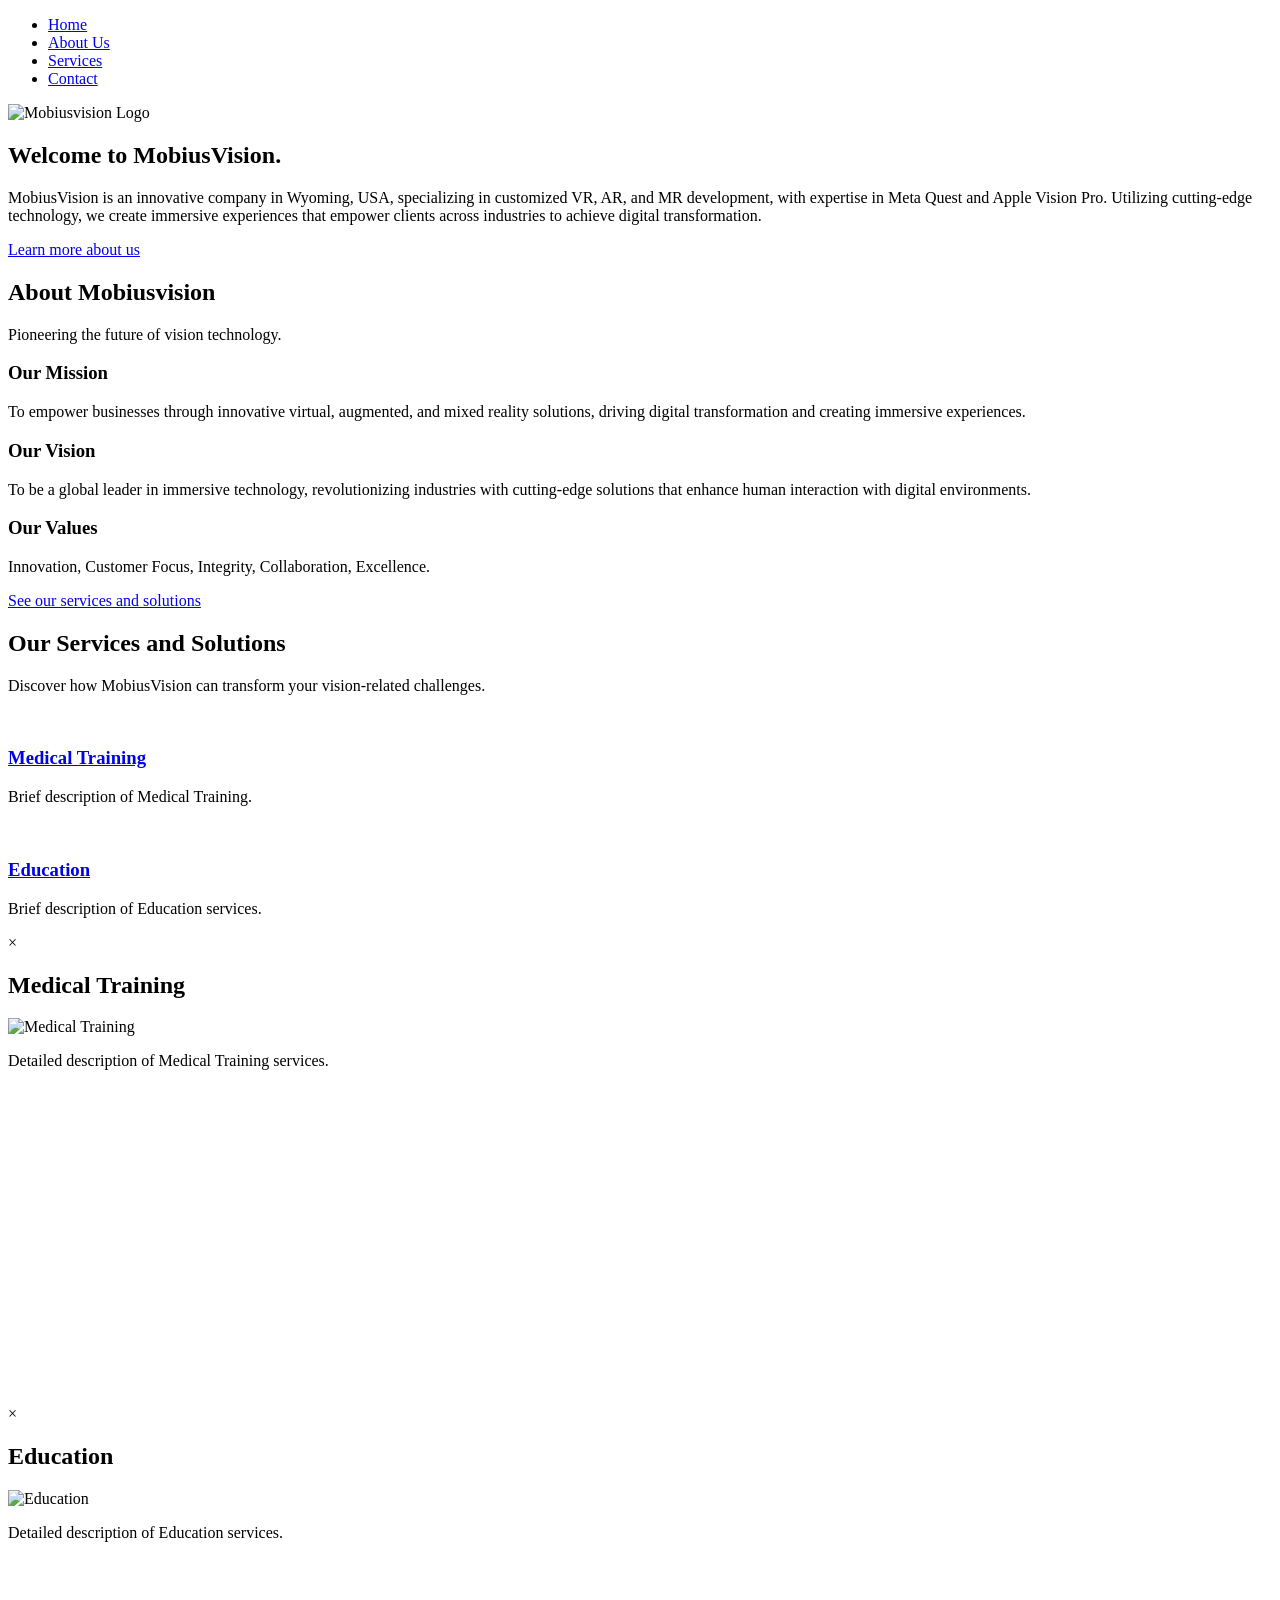
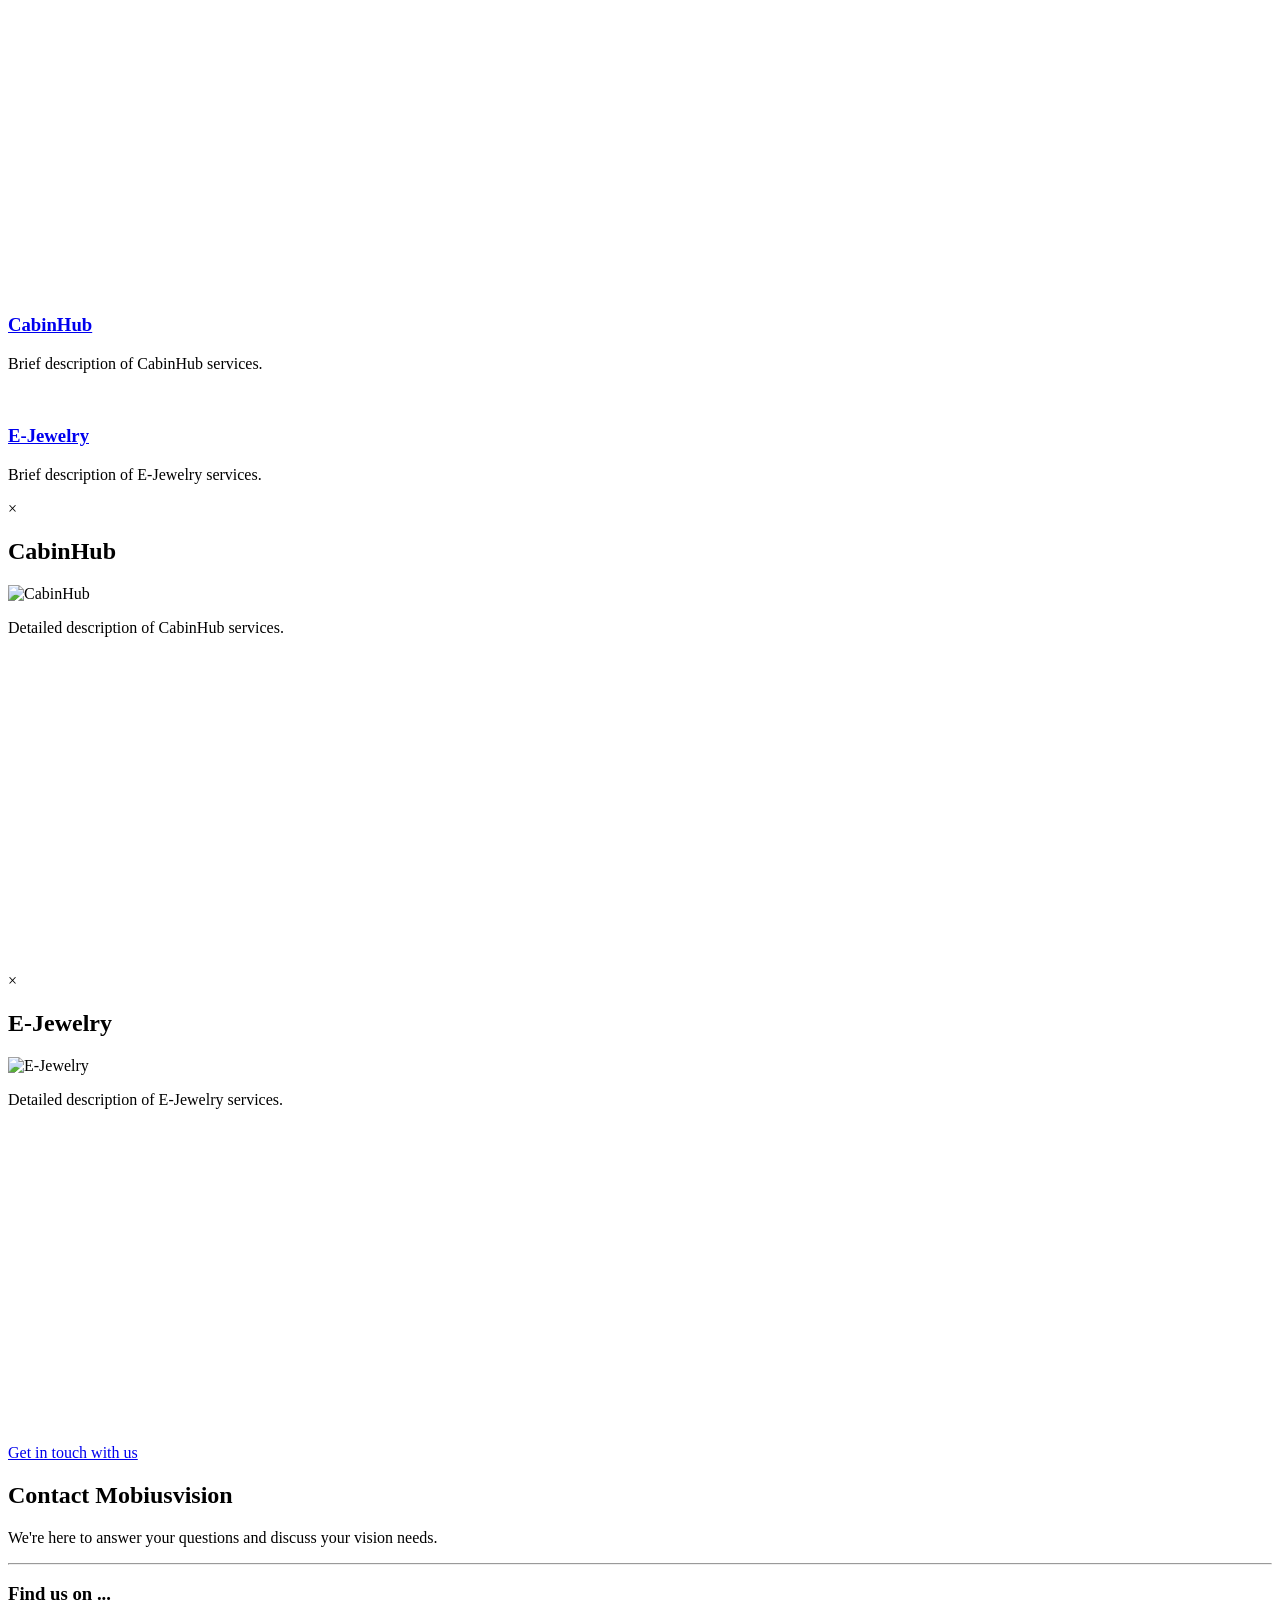
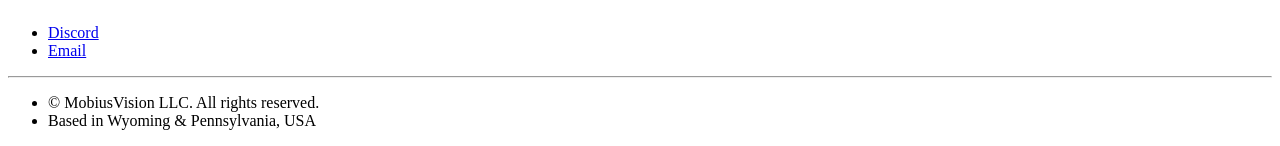
==== index.html @ 946ff9dc "more labels" ====
<!DOCTYPE HTML>
<html>
	<head>
		<title>Mobiusvision - Innovative Vision Solutions</title>
		<meta charset="utf-8" />
		<meta name="viewport" content="width=device-width, initial-scale=1, user-scalable=no" />
		<link rel="stylesheet" href="assets/css/main.css" />
	</head>
	<body class="is-preload">

		<!-- Nav -->
			<nav id="nav">
				<ul class="container">
					<li><a href="#top">Home</a></li>
					<li><a href="#about">About Us</a></li>
					<li><a href="#services">Services</a></li>
					<li><a href="#contact">Contact</a></li>
				</ul>
			</nav>

		<!-- Home -->
			<article id="top" class="wrapper style1">
				<div class="container">
					<div class="row">
						<div class="col-4 col-5-large col-12-medium">
							<span class="image fit"><img src="images/mobiusvision-logo.jpg" alt="Mobiusvision Logo" /></span>
						</div>
						<div class="col-8 col-7-large col-12-medium">
							<header>
								<h1>Welcome to <strong>MobiusVision</strong>.</h1>
							</header>
							<p>MobiusVision is an innovative company in Wyoming, USA, specializing in customized VR, AR, and MR development, with expertise in Meta Quest and Apple Vision Pro. Utilizing cutting-edge technology, we create immersive experiences that empower clients across industries to achieve digital transformation.

							</p>
							<a href="#about" class="button large scrolly">Learn more about us</a>
						</div>
					</div>
				</div>
			</article>

		<!-- About Us (previously Work) -->
			<article id="about" class="wrapper style2">
				<div class="container">
					<header>
						<h2>About Mobiusvision</h2>
						<p>Pioneering the future of vision technology.</p>
					</header>
					<div class="row aln-center">
						<div class="col-4 col-6-medium col-12-small">
							<section class="box style1">
								<span class="icon featured fa-comments"></span>
								<h3>Our Mission</h3>
								<p>To empower businesses through innovative virtual, augmented, and mixed reality solutions, driving digital transformation and creating immersive experiences.

								</p>
							</section>
						</div>
						<div class="col-4 col-6-medium col-12-small">
							<section class="box style1">
								<span class="icon solid featured fa-camera-retro"></span>
								<h3>Our Vision</h3>
								<p>To be a global leader in immersive technology, revolutionizing industries with cutting-edge solutions that enhance human interaction with digital environments.

								</p>
							</section>
						</div>
						<div class="col-4 col-6-medium col-12-small">
							<section class="box style1">
								<span class="icon featured fa-thumbs-up"></span>
								<h3>Our Values</h3>
								<p>Innovation,
									Customer Focus,
									Integrity,
									Collaboration,
									Excellence.</p>
							</section>
						</div>
					</div>
					<footer>
						<a href="#services" class="button large scrolly">See our services and solutions</a>
					</footer>
				</div>
			</article>

		<!-- Services (previously Portfolio) -->
			<article id="services" class="wrapper style3">
				<div class="container">
					<header>
						<h2>Our Services and Solutions</h2>
						<p>Discover how MobiusVision can transform your vision-related challenges.</p>
					</header>
					<div class="row">
						<!-- Service 1 -->
						<div class="col-4 col-6-medium col-12-small">
							<article class="box style2">
								<a href="#service1-modal" class="image featured modal-trigger"><img src="images/service1.jpg" alt="" /></a>
								<h3><a href="#service1-modal" class="modal-trigger">Medical Training</a></h3>
								<p>Brief description of Medical Training.</p>
							</article>
						</div>

						<!-- Service 2 -->
						<div class="col-4 col-6-medium col-12-small">
							<article class="box style2">
								<a href="#service2-modal" class="image featured modal-trigger"><img src="images/service2.jpg" alt="" /></a>
								<h3><a href="#service2-modal" class="modal-trigger">Education</a></h3>
								<p>Brief description of Education services.</p>
							</article>
						</div>

						<!-- Modals -->
						<div id="service1-modal" class="modal">
							<div class="modal-content">
								<span class="close">&times;</span>
								<h2>Medical Training</h2>
								<img src="images/service1.jpg" alt="Medical Training" />
								<p>Detailed description of Medical Training services.</p>
								<iframe width="560" height="315" src="https://www.youtube.com/embed/your-video-id" frameborder="0" allowfullscreen></iframe>
							</div>
						</div>

						<div id="service2-modal" class="modal">
							<div class="modal-content">
								<span class="close">&times;</span>
								<h2>Education</h2>
								<img src="images/service2.jpg" alt="Education" />
								<p>Detailed description of Education services.</p>
								<iframe width="560" height="315" src="https://www.youtube.com/embed/your-video-id" frameborder="0" allowfullscreen></iframe>
							</div>
						</div>
						<!-- Service 3 -->
						<div class="col-4 col-6-medium col-12-small">
							<article class="box style2">
								<a href="#service3-modal" class="image featured modal-trigger"><img src="images/service3.jpg" alt="" /></a>
								<h3><a href="#service3-modal" class="modal-trigger">CabinHub</a></h3>
								<p>Brief description of CabinHub services.</p>
							</article>
						</div>

						<!-- Service 4 -->
						<div class="col-4 col-6-medium col-12-small">
							<article class="box style2">
								<a href="#service4-modal" class="image featured modal-trigger"><img src="images/service4.jpg" alt="" /></a>
								<h3><a href="#service4-modal" class="modal-trigger">E-Jewelry</a></h3>
								<p>Brief description of E-Jewelry services.</p>
							</article>
						</div>

						<!-- Modals -->
						<div id="service3-modal" class="modal">
							<div class="modal-content">
								<span class="close">&times;</span>
								<h2>CabinHub</h2>
								<img src="images/service3.jpg" alt="CabinHub" />
								<p>Detailed description of CabinHub services.</p>
								<iframe width="560" height="315" src="https://www.youtube.com/embed/your-video-id" frameborder="0" allowfullscreen></iframe>
							</div>
						</div>

						<div id="service4-modal" class="modal">
							<div class="modal-content">
								<span class="close">&times;</span>
								<h2>E-Jewelry</h2>
								<img src="images/service4.jpg" alt="E-Jewelry" />
								<p>Detailed description of E-Jewelry services.</p>
								<iframe width="560" height="315" src="https://www.youtube.com/embed/your-video-id" frameborder="0" allowfullscreen></iframe>
							</div>
						</div>

						<!-- Add more services as needed -->
					</div>
					<footer>
						<a href="#contact" class="button large scrolly">Get in touch with us</a>
					</footer>
				</div>
			</article>

		<!-- Contact -->
			<article id="contact" class="wrapper style4">
				<div class="container medium">
					<header>
						<h2>Contact Mobiusvision</h2>
						<p>We're here to answer your questions and discuss your vision needs.</p>
					</header>
					<div class="row">
						<div class="col-12">
							<hr />
							<h3>Find us on ...</h3>
							<ul class="social">
								<li><a href="https://discord.com/channels/950947919425601536/950947919425601539" class="icon brands fa-discord" onmouseover="this.style.color='#ff0000'" onmouseout="this.style.color=''"><span class="label">Discord</span></a></li>
								<li><a href="mailto:contact@mobiusvision.com" class="icon solid fa-envelope" onmouseover="this.style.color='#ff0000'" onmouseout="this.style.color=''"><span class="label">Email</span></a></li>
							</ul>
							<hr />
						</div>
					</div>
					<footer>
						<ul id="copyright">
							<li>&copy; MobiusVision LLC. All rights reserved.</li><li>Based in Wyoming & Pennsylvania, USA</li>
						</ul>
					</footer>
				</div>
			</article>

		<!-- Scripts -->
			<script src="assets/js/jquery.min.js"></script>
			<script src="assets/js/jquery.scrolly.min.js"></script>
			<script src="assets/js/browser.min.js"></script>
			<script src="assets/js/breakpoints.min.js"></script>
			<script src="assets/js/util.js"></script>
			<script src="assets/js/main.js"></script>

	</body>
</html>
---- assets/css/main.css ----
@import url("https://fonts.googleapis.com/css?family=Open+Sans:300,300italic,600,600italic,700");
@import url("fontawesome-all.min.css");

/*
	Miniport by HTML5 UP
	html5up.net | @ajlkn
	Free for personal and commercial use under the CCA 3.0 license (html5up.net/license)
*/

html, body, div, span, applet, object,
iframe, h1, h2, h3, h4, h5, h6, p, blockquote,
pre, a, abbr, acronym, address, big, cite,
code, del, dfn, em, img, ins, kbd, q, s, samp,
small, strike, strong, sub, sup, tt, var, b,
u, i, center, dl, dt, dd, ol, ul, li, fieldset,
form, label, legend, table, caption, tbody,
tfoot, thead, tr, th, td, article, aside,
canvas, details, embed, figure, figcaption,
footer, header, hgroup, menu, nav, output, ruby,
section, summary, time, mark, audio, video {
	margin: 0;
	padding: 0;
	border: 0;
	font-size: 100%;
	font: inherit;
	vertical-align: baseline;}

article, aside, details, figcaption, figure,
footer, header, hgroup, menu, nav, section {
	display: block;}

body {
	line-height: 1;
}

ol, ul {
	list-style: none;
}

blockquote, q {
	quotes: none;
}

	blockquote:before, blockquote:after, q:before, q:after {
		content: '';
		content: none;
	}

table {
	border-collapse: collapse;
	border-spacing: 0;
}

body {
	-webkit-text-size-adjust: none;
}

mark {
	background-color: transparent;
	color: inherit;
}

input::-moz-focus-inner {
	border: 0;
	padding: 0;
}

input, select, textarea {
	-moz-appearance: none;
	-webkit-appearance: none;
	-ms-appearance: none;
	appearance: none;
}

/* Basic */

	html {
		box-sizing: border-box;
	}

	*, *:before, *:after {
		box-sizing: inherit;
	}

	body {
		padding-top: 3.5em;
	}

		body.is-preload *, body.is-preload *:before, body.is-preload *:after {
			-moz-animation: none !important;
			-webkit-animation: none !important;
			-ms-animation: none !important;
			animation: none !important;
			-moz-transition: none !important;
			-webkit-transition: none !important;
			-ms-transition: none !important;
			transition: none !important;
		}

	body, input, textarea, select {
		font-family: 'Open Sans', sans-serif;
		line-height: 1.85em;
		color: #888;
		font-weight: 300;
		font-size: 13pt;
	}

	a {
		-moz-transition: color .2s ease-in-out;
		-webkit-transition: color .2s ease-in-out;
		-ms-transition: color .2s ease-in-out;
		transition: color .2s ease-in-out;
		color: #43B3E0;
		text-decoration: underline;
	}

		a:hover {
			color: #43bff0 !important;
		}

		a img {
			border: 0;
		}

	b, strong {
		font-weight: 600;
		color: #3e3e3e;
	}

	i, em {
		font-style: italic;
	}

	sub {
		position: relative;
		top: 0.5em;
		font-size: 0.8em;
	}

	sup {
		position: relative;
		top: -0.5em;
		font-size: 0.8em;
	}

	blockquote {
		border-left: solid 0.75em #eee;
		padding: 1em 0 1em 1.5em;
		font-style: italic;
	}

	h1, h2, h3, h4, h5, h6 {
		color: #3e3e3e;
		margin: 0 0 0.75em 0;
	}

	h1 a, h2 a, h3 a, h4 a, h5 a, h6 a {
		text-decoration: none;
		color: inherit;
	}

	h2, h3, h4, h5, h6 {
		font-weight: 700;
	}

	h1 {
		font-size: 3.25em;
		letter-spacing: -0.025em;
		font-weight: 300;
	}

		h1 strong {
			font-weight: 700;
		}

	h2 {
		font-size: 2em;
		letter-spacing: -0.015em;
	}

	h3 {
		font-size: 1.5em;
		letter-spacing: -0.015em;
	}

	em, i {
		font-style: italic;
	}

	br.clear {
		clear: both;
	}

	hr {
		border: 0;
		border-top: solid 1px #444;
		border-top-color: rgba(0, 0, 0, 0.35);
		box-shadow: 0px 1px 0px 0px rgba(255, 255, 255, 0.1);
		height: 1px;
		margin: 3em 0;
	}

	p, ul, ol, dl, table {
		margin-bottom: 2em;
	}

	header {
		margin: 0 0 3em 0;
	}

		header > p {
			font-size: 1.25em;
			margin: 0;
		}

	footer {
		margin: 3em 0 0 0;
	}

		footer > p {
			font-size: 1.25em;
		}

/* Container */

	.container {
		margin: 0 auto;
		max-width: calc(100% - 50px);
		width: 1200px;
	}

		.container.medium {
			width: 900px;
		}

		@media screen and (max-width: 1680px) {

			.container {
				width: 1200px;
			}

				.container.medium {
					width: 900px;
				}

		}

		@media screen and (max-width: 1280px) {

			.container {
				width: 960px;
			}

				.container.medium {
					width: 720px;
				}

		}

		@media screen and (max-width: 980px) {

			.container {
				width: 100%;
			}

				.container.medium {
					width: 75%;
				}

		}

		@media screen and (max-width: 736px) {

			.container {
				width: 100%;
				max-width: calc(100% - 30px);
			}

				.container.medium {
					width: 100%;
				}

		}

/* Row */

	.row {
		display: flex;
		flex-wrap: wrap;
		box-sizing: border-box;
		align-items: stretch;
	}

		.row > * {
			box-sizing: border-box;
		}

		.row.gtr-uniform > * > :last-child {
			margin-bottom: 0;
		}

		.row.aln-left {
			justify-content: flex-start;
		}

		.row.aln-center {
			justify-content: center;
		}

		.row.aln-right {
			justify-content: flex-end;
		}

		.row.aln-top {
			align-items: flex-start;
		}

		.row.aln-middle {
			align-items: center;
		}

		.row.aln-bottom {
			align-items: flex-end;
		}

		.row > .imp {
			order: -1;
		}

		.row > .col-1 {
			width: 8.33333%;
		}

		.row > .off-1 {
			margin-left: 8.33333%;
		}

		.row > .col-2 {
			width: 16.66667%;
		}

		.row > .off-2 {
			margin-left: 16.66667%;
		}

		.row > .col-3 {
			width: 25%;
		}

		.row > .off-3 {
			margin-left: 25%;
		}

		.row > .col-4 {
			width: 33.33333%;
		}

		.row > .off-4 {
			margin-left: 33.33333%;
		}

		.row > .col-5 {
			width: 41.66667%;
		}

		.row > .off-5 {
			margin-left: 41.66667%;
		}

		.row > .col-6 {
			width: 50%;
		}

		.row > .off-6 {
			margin-left: 50%;
		}

		.row > .col-7 {
			width: 58.33333%;
		}

		.row > .off-7 {
			margin-left: 58.33333%;
		}

		.row > .col-8 {
			width: 66.66667%;
		}

		.row > .off-8 {
			margin-left: 66.66667%;
		}

		.row > .col-9 {
			width: 75%;
		}

		.row > .off-9 {
			margin-left: 75%;
		}

		.row > .col-10 {
			width: 83.33333%;
		}

		.row > .off-10 {
			margin-left: 83.33333%;
		}

		.row > .col-11 {
			width: 91.66667%;
		}

		.row > .off-11 {
			margin-left: 91.66667%;
		}

		.row > .col-12 {
			width: 100%;
		}

		.row > .off-12 {
			margin-left: 100%;
		}

		.row.gtr-0 {
			margin-top: 0px;
			margin-left: 0px;
		}

			.row.gtr-0 > * {
				padding: 0px 0 0 0px;
			}

			.row.gtr-0.gtr-uniform {
				margin-top: 0px;
			}

				.row.gtr-0.gtr-uniform > * {
					padding-top: 0px;
				}

		.row.gtr-25 {
			margin-top: -6.25px;
			margin-left: -6.25px;
		}

			.row.gtr-25 > * {
				padding: 6.25px 0 0 6.25px;
			}

			.row.gtr-25.gtr-uniform {
				margin-top: -6.25px;
			}

				.row.gtr-25.gtr-uniform > * {
					padding-top: 6.25px;
				}

		.row.gtr-50 {
			margin-top: -12.5px;
			margin-left: -12.5px;
		}

			.row.gtr-50 > * {
				padding: 12.5px 0 0 12.5px;
			}

			.row.gtr-50.gtr-uniform {
				margin-top: -12.5px;
			}

				.row.gtr-50.gtr-uniform > * {
					padding-top: 12.5px;
				}

		.row {
			margin-top: -25px;
			margin-left: -25px;
		}

			.row > * {
				padding: 25px 0 0 25px;
			}

			.row.gtr-uniform {
				margin-top: -25px;
			}

				.row.gtr-uniform > * {
					padding-top: 25px;
				}

		.row.gtr-150 {
			margin-top: -37.5px;
			margin-left: -37.5px;
		}

			.row.gtr-150 > * {
				padding: 37.5px 0 0 37.5px;
			}

			.row.gtr-150.gtr-uniform {
				margin-top: -37.5px;
			}

				.row.gtr-150.gtr-uniform > * {
					padding-top: 37.5px;
				}

		.row.gtr-200 {
			margin-top: -50px;
			margin-left: -50px;
		}

			.row.gtr-200 > * {
				padding: 50px 0 0 50px;
			}

			.row.gtr-200.gtr-uniform {
				margin-top: -50px;
			}

				.row.gtr-200.gtr-uniform > * {
					padding-top: 50px;
				}

		@media screen and (max-width: 1680px) {

			.row {
				display: flex;
				flex-wrap: wrap;
				box-sizing: border-box;
				align-items: stretch;
			}

				.row > * {
					box-sizing: border-box;
				}

				.row.gtr-uniform > * > :last-child {
					margin-bottom: 0;
				}

				.row.aln-left {
					justify-content: flex-start;
				}

				.row.aln-center {
					justify-content: center;
				}

				.row.aln-right {
					justify-content: flex-end;
				}

				.row.aln-top {
					align-items: flex-start;
				}

				.row.aln-middle {
					align-items: center;
				}

				.row.aln-bottom {
					align-items: flex-end;
				}

				.row > .imp-xlarge {
					order: -1;
				}

				.row > .col-1-xlarge {
					width: 8.33333%;
				}

				.row > .off-1-xlarge {
					margin-left: 8.33333%;
				}

				.row > .col-2-xlarge {
					width: 16.66667%;
				}

				.row > .off-2-xlarge {
					margin-left: 16.66667%;
				}

				.row > .col-3-xlarge {
					width: 25%;
				}

				.row > .off-3-xlarge {
					margin-left: 25%;
				}

				.row > .col-4-xlarge {
					width: 33.33333%;
				}

				.row > .off-4-xlarge {
					margin-left: 33.33333%;
				}

				.row > .col-5-xlarge {
					width: 41.66667%;
				}

				.row > .off-5-xlarge {
					margin-left: 41.66667%;
				}

				.row > .col-6-xlarge {
					width: 50%;
				}

				.row > .off-6-xlarge {
					margin-left: 50%;
				}

				.row > .col-7-xlarge {
					width: 58.33333%;
				}

				.row > .off-7-xlarge {
					margin-left: 58.33333%;
				}

				.row > .col-8-xlarge {
					width: 66.66667%;
				}

				.row > .off-8-xlarge {
					margin-left: 66.66667%;
				}

				.row > .col-9-xlarge {
					width: 75%;
				}

				.row > .off-9-xlarge {
					margin-left: 75%;
				}

				.row > .col-10-xlarge {
					width: 83.33333%;
				}

				.row > .off-10-xlarge {
					margin-left: 83.33333%;
				}

				.row > .col-11-xlarge {
					width: 91.66667%;
				}

				.row > .off-11-xlarge {
					margin-left: 91.66667%;
				}

				.row > .col-12-xlarge {
					width: 100%;
				}

				.row > .off-12-xlarge {
					margin-left: 100%;
				}

				.row.gtr-0 {
					margin-top: 0px;
					margin-left: 0px;
				}

					.row.gtr-0 > * {
						padding: 0px 0 0 0px;
					}

					.row.gtr-0.gtr-uniform {
						margin-top: 0px;
					}

						.row.gtr-0.gtr-uniform > * {
							padding-top: 0px;
						}

				.row.gtr-25 {
					margin-top: -6.25px;
					margin-left: -6.25px;
				}

					.row.gtr-25 > * {
						padding: 6.25px 0 0 6.25px;
					}

					.row.gtr-25.gtr-uniform {
						margin-top: -6.25px;
					}

						.row.gtr-25.gtr-uniform > * {
							padding-top: 6.25px;
						}

				.row.gtr-50 {
					margin-top: -12.5px;
					margin-left: -12.5px;
				}

					.row.gtr-50 > * {
						padding: 12.5px 0 0 12.5px;
					}

					.row.gtr-50.gtr-uniform {
						margin-top: -12.5px;
					}

						.row.gtr-50.gtr-uniform > * {
							padding-top: 12.5px;
						}

				.row {
					margin-top: -25px;
					margin-left: -25px;
				}

					.row > * {
						padding: 25px 0 0 25px;
					}

					.row.gtr-uniform {
						margin-top: -25px;
					}

						.row.gtr-uniform > * {
							padding-top: 25px;
						}

				.row.gtr-150 {
					margin-top: -37.5px;
					margin-left: -37.5px;
				}

					.row.gtr-150 > * {
						padding: 37.5px 0 0 37.5px;
					}

					.row.gtr-150.gtr-uniform {
						margin-top: -37.5px;
					}

						.row.gtr-150.gtr-uniform > * {
							padding-top: 37.5px;
						}

				.row.gtr-200 {
					margin-top: -50px;
					margin-left: -50px;
				}

					.row.gtr-200 > * {
						padding: 50px 0 0 50px;
					}

					.row.gtr-200.gtr-uniform {
						margin-top: -50px;
					}

						.row.gtr-200.gtr-uniform > * {
							padding-top: 50px;
						}

		}

		@media screen and (max-width: 1280px) {

			.row {
				display: flex;
				flex-wrap: wrap;
				box-sizing: border-box;
				align-items: stretch;
			}

				.row > * {
					box-sizing: border-box;
				}

				.row.gtr-uniform > * > :last-child {
					margin-bottom: 0;
				}

				.row.aln-left {
					justify-content: flex-start;
				}

				.row.aln-center {
					justify-content: center;
				}

				.row.aln-right {
					justify-content: flex-end;
				}

				.row.aln-top {
					align-items: flex-start;
				}

				.row.aln-middle {
					align-items: center;
				}

				.row.aln-bottom {
					align-items: flex-end;
				}

				.row > .imp-large {
					order: -1;
				}

				.row > .col-1-large {
					width: 8.33333%;
				}

				.row > .off-1-large {
					margin-left: 8.33333%;
				}

				.row > .col-2-large {
					width: 16.66667%;
				}

				.row > .off-2-large {
					margin-left: 16.66667%;
				}

				.row > .col-3-large {
					width: 25%;
				}

				.row > .off-3-large {
					margin-left: 25%;
				}

				.row > .col-4-large {
					width: 33.33333%;
				}

				.row > .off-4-large {
					margin-left: 33.33333%;
				}

				.row > .col-5-large {
					width: 41.66667%;
				}

				.row > .off-5-large {
					margin-left: 41.66667%;
				}

				.row > .col-6-large {
					width: 50%;
				}

				.row > .off-6-large {
					margin-left: 50%;
				}

				.row > .col-7-large {
					width: 58.33333%;
				}

				.row > .off-7-large {
					margin-left: 58.33333%;
				}

				.row > .col-8-large {
					width: 66.66667%;
				}

				.row > .off-8-large {
					margin-left: 66.66667%;
				}

				.row > .col-9-large {
					width: 75%;
				}

				.row > .off-9-large {
					margin-left: 75%;
				}

				.row > .col-10-large {
					width: 83.33333%;
				}

				.row > .off-10-large {
					margin-left: 83.33333%;
				}

				.row > .col-11-large {
					width: 91.66667%;
				}

				.row > .off-11-large {
					margin-left: 91.66667%;
				}

				.row > .col-12-large {
					width: 100%;
				}

				.row > .off-12-large {
					margin-left: 100%;
				}

				.row.gtr-0 {
					margin-top: 0px;
					margin-left: 0px;
				}

					.row.gtr-0 > * {
						padding: 0px 0 0 0px;
					}

					.row.gtr-0.gtr-uniform {
						margin-top: 0px;
					}

						.row.gtr-0.gtr-uniform > * {
							padding-top: 0px;
						}

				.row.gtr-25 {
					margin-top: -6.25px;
					margin-left: -6.25px;
				}

					.row.gtr-25 > * {
						padding: 6.25px 0 0 6.25px;
					}

					.row.gtr-25.gtr-uniform {
						margin-top: -6.25px;
					}

						.row.gtr-25.gtr-uniform > * {
							padding-top: 6.25px;
						}

				.row.gtr-50 {
					margin-top: -12.5px;
					margin-left: -12.5px;
				}

					.row.gtr-50 > * {
						padding: 12.5px 0 0 12.5px;
					}

					.row.gtr-50.gtr-uniform {
						margin-top: -12.5px;
					}

						.row.gtr-50.gtr-uniform > * {
							padding-top: 12.5px;
						}

				.row {
					margin-top: -25px;
					margin-left: -25px;
				}

					.row > * {
						padding: 25px 0 0 25px;
					}

					.row.gtr-uniform {
						margin-top: -25px;
					}

						.row.gtr-uniform > * {
							padding-top: 25px;
						}

				.row.gtr-150 {
					margin-top: -37.5px;
					margin-left: -37.5px;
				}

					.row.gtr-150 > * {
						padding: 37.5px 0 0 37.5px;
					}

					.row.gtr-150.gtr-uniform {
						margin-top: -37.5px;
					}

						.row.gtr-150.gtr-uniform > * {
							padding-top: 37.5px;
						}

				.row.gtr-200 {
					margin-top: -50px;
					margin-left: -50px;
				}

					.row.gtr-200 > * {
						padding: 50px 0 0 50px;
					}

					.row.gtr-200.gtr-uniform {
						margin-top: -50px;
					}

						.row.gtr-200.gtr-uniform > * {
							padding-top: 50px;
						}

		}

		@media screen and (max-width: 980px) {

			.row {
				display: flex;
				flex-wrap: wrap;
				box-sizing: border-box;
				align-items: stretch;
			}

				.row > * {
					box-sizing: border-box;
				}

				.row.gtr-uniform > * > :last-child {
					margin-bottom: 0;
				}

				.row.aln-left {
					justify-content: flex-start;
				}

				.row.aln-center {
					justify-content: center;
				}

				.row.aln-right {
					justify-content: flex-end;
				}

				.row.aln-top {
					align-items: flex-start;
				}

				.row.aln-middle {
					align-items: center;
				}

				.row.aln-bottom {
					align-items: flex-end;
				}

				.row > .imp-medium {
					order: -1;
				}

				.row > .col-1-medium {
					width: 8.33333%;
				}

				.row > .off-1-medium {
					margin-left: 8.33333%;
				}

				.row > .col-2-medium {
					width: 16.66667%;
				}

				.row > .off-2-medium {
					margin-left: 16.66667%;
				}

				.row > .col-3-medium {
					width: 25%;
				}

				.row > .off-3-medium {
					margin-left: 25%;
				}

				.row > .col-4-medium {
					width: 33.33333%;
				}

				.row > .off-4-medium {
					margin-left: 33.33333%;
				}

				.row > .col-5-medium {
					width: 41.66667%;
				}

				.row > .off-5-medium {
					margin-left: 41.66667%;
				}

				.row > .col-6-medium {
					width: 50%;
				}

				.row > .off-6-medium {
					margin-left: 50%;
				}

				.row > .col-7-medium {
					width: 58.33333%;
				}

				.row > .off-7-medium {
					margin-left: 58.33333%;
				}

				.row > .col-8-medium {
					width: 66.66667%;
				}

				.row > .off-8-medium {
					margin-left: 66.66667%;
				}

				.row > .col-9-medium {
					width: 75%;
				}

				.row > .off-9-medium {
					margin-left: 75%;
				}

				.row > .col-10-medium {
					width: 83.33333%;
				}

				.row > .off-10-medium {
					margin-left: 83.33333%;
				}

				.row > .col-11-medium {
					width: 91.66667%;
				}

				.row > .off-11-medium {
					margin-left: 91.66667%;
				}

				.row > .col-12-medium {
					width: 100%;
				}

				.row > .off-12-medium {
					margin-left: 100%;
				}

				.row.gtr-0 {
					margin-top: 0px;
					margin-left: 0px;
				}

					.row.gtr-0 > * {
						padding: 0px 0 0 0px;
					}

					.row.gtr-0.gtr-uniform {
						margin-top: 0px;
					}

						.row.gtr-0.gtr-uniform > * {
							padding-top: 0px;
						}

				.row.gtr-25 {
					margin-top: -6.25px;
					margin-left: -6.25px;
				}

					.row.gtr-25 > * {
						padding: 6.25px 0 0 6.25px;
					}

					.row.gtr-25.gtr-uniform {
						margin-top: -6.25px;
					}

						.row.gtr-25.gtr-uniform > * {
							padding-top: 6.25px;
						}

				.row.gtr-50 {
					margin-top: -12.5px;
					margin-left: -12.5px;
				}

					.row.gtr-50 > * {
						padding: 12.5px 0 0 12.5px;
					}

					.row.gtr-50.gtr-uniform {
						margin-top: -12.5px;
					}

						.row.gtr-50.gtr-uniform > * {
							padding-top: 12.5px;
						}

				.row {
					margin-top: -25px;
					margin-left: -25px;
				}

					.row > * {
						padding: 25px 0 0 25px;
					}

					.row.gtr-uniform {
						margin-top: -25px;
					}

						.row.gtr-uniform > * {
							padding-top: 25px;
						}

				.row.gtr-150 {
					margin-top: -37.5px;
					margin-left: -37.5px;
				}

					.row.gtr-150 > * {
						padding: 37.5px 0 0 37.5px;
					}

					.row.gtr-150.gtr-uniform {
						margin-top: -37.5px;
					}

						.row.gtr-150.gtr-uniform > * {
							padding-top: 37.5px;
						}

				.row.gtr-200 {
					margin-top: -50px;
					margin-left: -50px;
				}

					.row.gtr-200 > * {
						padding: 50px 0 0 50px;
					}

					.row.gtr-200.gtr-uniform {
						margin-top: -50px;
					}

						.row.gtr-200.gtr-uniform > * {
							padding-top: 50px;
						}

		}

		@media screen and (max-width: 736px) {

			.row {
				display: flex;
				flex-wrap: wrap;
				box-sizing: border-box;
				align-items: stretch;
			}

				.row > * {
					box-sizing: border-box;
				}

				.row.gtr-uniform > * > :last-child {
					margin-bottom: 0;
				}

				.row.aln-left {
					justify-content: flex-start;
				}

				.row.aln-center {
					justify-content: center;
				}

				.row.aln-right {
					justify-content: flex-end;
				}

				.row.aln-top {
					align-items: flex-start;
				}

				.row.aln-middle {
					align-items: center;
				}

				.row.aln-bottom {
					align-items: flex-end;
				}

				.row > .imp-small {
					order: -1;
				}

				.row > .col-1-small {
					width: 8.33333%;
				}

				.row > .off-1-small {
					margin-left: 8.33333%;
				}

				.row > .col-2-small {
					width: 16.66667%;
				}

				.row > .off-2-small {
					margin-left: 16.66667%;
				}

				.row > .col-3-small {
					width: 25%;
				}

				.row > .off-3-small {
					margin-left: 25%;
				}

				.row > .col-4-small {
					width: 33.33333%;
				}

				.row > .off-4-small {
					margin-left: 33.33333%;
				}

				.row > .col-5-small {
					width: 41.66667%;
				}

				.row > .off-5-small {
					margin-left: 41.66667%;
				}

				.row > .col-6-small {
					width: 50%;
				}

				.row > .off-6-small {
					margin-left: 50%;
				}

				.row > .col-7-small {
					width: 58.33333%;
				}

				.row > .off-7-small {
					margin-left: 58.33333%;
				}

				.row > .col-8-small {
					width: 66.66667%;
				}

				.row > .off-8-small {
					margin-left: 66.66667%;
				}

				.row > .col-9-small {
					width: 75%;
				}

				.row > .off-9-small {
					margin-left: 75%;
				}

				.row > .col-10-small {
					width: 83.33333%;
				}

				.row > .off-10-small {
					margin-left: 83.33333%;
				}

				.row > .col-11-small {
					width: 91.66667%;
				}

				.row > .off-11-small {
					margin-left: 91.66667%;
				}

				.row > .col-12-small {
					width: 100%;
				}

				.row > .off-12-small {
					margin-left: 100%;
				}

				.row.gtr-0 {
					margin-top: 0px;
					margin-left: 0px;
				}

					.row.gtr-0 > * {
						padding: 0px 0 0 0px;
					}

					.row.gtr-0.gtr-uniform {
						margin-top: 0px;
					}

						.row.gtr-0.gtr-uniform > * {
							padding-top: 0px;
						}

				.row.gtr-25 {
					margin-top: -3.75px;
					margin-left: -3.75px;
				}

					.row.gtr-25 > * {
						padding: 3.75px 0 0 3.75px;
					}

					.row.gtr-25.gtr-uniform {
						margin-top: -3.75px;
					}

						.row.gtr-25.gtr-uniform > * {
							padding-top: 3.75px;
						}

				.row.gtr-50 {
					margin-top: -7.5px;
					margin-left: -7.5px;
				}

					.row.gtr-50 > * {
						padding: 7.5px 0 0 7.5px;
					}

					.row.gtr-50.gtr-uniform {
						margin-top: -7.5px;
					}

						.row.gtr-50.gtr-uniform > * {
							padding-top: 7.5px;
						}

				.row {
					margin-top: -15px;
					margin-left: -15px;
				}

					.row > * {
						padding: 15px 0 0 15px;
					}

					.row.gtr-uniform {
						margin-top: -15px;
					}

						.row.gtr-uniform > * {
							padding-top: 15px;
						}

				.row.gtr-150 {
					margin-top: -22.5px;
					margin-left: -22.5px;
				}

					.row.gtr-150 > * {
						padding: 22.5px 0 0 22.5px;
					}

					.row.gtr-150.gtr-uniform {
						margin-top: -22.5px;
					}

						.row.gtr-150.gtr-uniform > * {
							padding-top: 22.5px;
						}

				.row.gtr-200 {
					margin-top: -30px;
					margin-left: -30px;
				}

					.row.gtr-200 > * {
						padding: 30px 0 0 30px;
					}

					.row.gtr-200.gtr-uniform {
						margin-top: -30px;
					}

						.row.gtr-200.gtr-uniform > * {
							padding-top: 30px;
						}

		}

/* Form */

	form label {
		color: #3e3e3e;
		font-weight: 700;
		display: block;
		margin: 0 0 0.5em 0;
	}

	form input[type=text],
	form input[type=email],
	form input[type=password],
	form select,
	form textarea {
		-moz-transition: background .2s ease-in-out, box-shadow .2s ease-in-out;
		-webkit-transition: background .2s ease-in-out, box-shadow .2s ease-in-out;
		-ms-transition: background .2s ease-in-out, box-shadow .2s ease-in-out;
		transition: background .2s ease-in-out, box-shadow .2s ease-in-out;
		-webkit-appearance: none;
		display: block;
		border: 0;
		padding: 0.75em;
		font-size: 1em;
		border-radius: 8px;
		border: solid 1px #ddd;
		background: #fff;
		color: #bbb;
		box-shadow: inset 0px 2px 3px 1px rgba(0, 0, 0, 0.05), 0px 1px 0px 0px rgba(255, 255, 255, 0.025);
		width: 100%;
	}

		form input[type=text]:focus,
		form input[type=email]:focus,
		form input[type=password]:focus,
		form select:focus,
		form textarea:focus {
			background: #fafafa;
			box-shadow: inset 0px 2px 5px 0px rgba(0, 0, 0, 0.05), 0px 1px 0px 0px rgba(255, 255, 255, 0.025), inset 0px 0px 2px 1px #43bff0;
		}

	form textarea {
		height: 15em;
	}

	form .actions:last-child {
		margin-bottom: 0;
	}

	form ::-webkit-input-placeholder {
		color: #555 !important;
	}

	form :-moz-placeholder {
		color: #555 !important;
	}

	form ::-moz-placeholder {
		color: #555 !important;
	}

	form :-ms-input-placeholder {
		color: #555 !important;
	}

	form ::-moz-focus-inner {
		border: 0;
	}

/* Tables */

	table {
		width: 100%;
	}

		table.default {
			width: 100%;
		}

			table.default tr {
				border-top: solid 1px #eee;
			}

				table.default tr:first-child {
					border-top: 0;
				}

			table.default td {
				padding: 0.5em 1em 0.5em 1em;
			}

			table.default th {
				text-align: left;
				padding: 0.5em 1em 0.5em 1em;
				font-weight: 600;
				margin: 0 0 1em 0;
			}

			table.default thead {
				background: #4f4f4f;
				color: #fff;
			}

/* Section/Article */

	section, article {
		margin-bottom: 3em;
	}

	section > :last-child,
	article > :last-child,
	section:last-child,
	article:last-child {
		margin-bottom: 0;
	}

/* Image */

	.image {
		display: inline-block;
		position: relative;
	}

		.image img {
			display: block;
			width: 100%;
		}

		.image.fit {
			display: block;
			width: 100%;
		}

		.image.featured {
			display: block;
			width: 100%;
			margin: 0 0 2em 0;
		}

		.image.left {
			float: left;
			margin: 0 2em 2em 0;
		}

		.image.centered {
			display: block;
			margin: 0 0 2em 0;
		}

			.image.centered img {
				margin: 0 auto;
				width: auto;
			}

/* Button */

	input[type="button"],
	input[type="submit"],
	input[type="reset"],
	button,
	.button {
		background-image: url("images/bg.png"), -moz-linear-gradient(top, rgba(0, 0, 0, 0), rgba(0, 0, 0, 0.2));
		background-image: url("images/bg.png"), -webkit-linear-gradient(top, rgba(0, 0, 0, 0), rgba(0, 0, 0, 0.2));
		background-image: url("images/bg.png"), -ms-linear-gradient(top, rgba(0, 0, 0, 0), rgba(0, 0, 0, 0.2));
		background-image: url("images/bg.png"), linear-gradient(top, rgba(0, 0, 0, 0), rgba(0, 0, 0, 0.2));
		-moz-transition: background-color .2s ease-in-out;
		-webkit-transition: background-color .2s ease-in-out;
		-ms-transition: background-color .2s ease-in-out;
		transition: background-color .2s ease-in-out;
		-webkit-appearance: none;
		position: relative;
		display: inline-block;
		color: #fff !important;
		text-decoration: none;
		font-weight: 700;
		border: 0;
		outline: 0;
		cursor: pointer;
		border-radius: 8px;
		text-shadow: -1px -1px 0.5px rgba(0, 0, 0, 0.5);
		overflow: hidden;
		box-shadow: inset 0px 0px 0px 1px rgba(0, 0, 0, 0.5), inset 0px 2px 1px 0px rgba(255, 255, 255, 0.75);
		background-color: #43B3E0;
		padding: 1em 2.35em 1em 2.35em;
		font-size: 1.1em;
		max-width: 24em;
	}

		input[type="button"]:hover,
		input[type="submit"]:hover,
		input[type="reset"]:hover,
		button:hover,
		.button:hover {
			background-color: #43bff0;
			color: #fff !important;
		}

		input[type="button"]:active,
		input[type="submit"]:active,
		input[type="reset"]:active,
		button:active,
		.button:active {
			background-color: #3BA8D3;
			top: 1px;
		}

		input[type="button"].large,
		input[type="submit"].large,
		input[type="reset"].large,
		button.large,
		.button.large {
			font-size: 1.5em;
			letter-spacing: -0.025em;
		}

		input[type="button"].alt,
		input[type="submit"].alt,
		input[type="reset"].alt,
		button.alt,
		.button.alt {
			background-color: #444;
			box-shadow: inset 0px 0px 0px 1px #242424, inset 0px 2px 1px 0px rgba(255, 255, 255, 0.2);
		}

			input[type="button"].alt:hover,
			input[type="submit"].alt:hover,
			input[type="reset"].alt:hover,
			button.alt:hover,
			.button.alt:hover {
				background-color: #4f4f4f;
				color: #fff !important;
			}

			input[type="button"].alt:active,
			input[type="submit"].alt:active,
			input[type="reset"].alt:active,
			button.alt:active,
			.button.alt:active {
				background-color: #3f3f3f;
			}

/* List */

	ul {
		list-style: disc;
		padding-left: 1em;
	}

		ul li {
			padding-left: 0.5em;
		}

	ol {
		list-style: decimal;
		padding-left: 1.25em;
	}

		ol li {
			padding-left: 0.25em;
		}

/* Social */

	ul.social {
		cursor: default;
		margin: 0;
		list-style: none;
		padding-left: 0;
	}

		ul.social li {
			position: relative;
			display: inline-block;
			margin: 0.25em;
			top: 0;
			padding-left: 0;
		}

			ul.social li a {
				-moz-transition: top .2s ease-in-out;
				-webkit-transition: top .2s ease-in-out;
				-ms-transition: top .2s ease-in-out;
				transition: top .2s ease-in-out;
				display: block;
				width: 48px;
				height: 48px;
				border-radius: 6px;
				top: 0;
				position: relative;
			}

				ul.social li a:before {
					background-image: url("images/bg.png"), -moz-linear-gradient(top, rgba(0, 0, 0, 0), rgba(0, 0, 0, 0.2));
					background-image: url("images/bg.png"), -webkit-linear-gradient(top, rgba(0, 0, 0, 0), rgba(0, 0, 0, 0.2));
					background-image: url("images/bg.png"), -ms-linear-gradient(top, rgba(0, 0, 0, 0), rgba(0, 0, 0, 0.2));
					background-image: url("images/bg.png"), linear-gradient(top, rgba(0, 0, 0, 0), rgba(0, 0, 0, 0.2));
					-moz-transition: background-color .2s ease-in-out;
					-webkit-transition: background-color .2s ease-in-out;
					-ms-transition: background-color .2s ease-in-out;
					transition: background-color .2s ease-in-out;
					background-color: #444;
					border-radius: 6px;
					box-shadow: inset 0px 0px 0px 1px #282828, inset 0px 2px 1px 0px rgba(255, 255, 255, 0.1);
					color: #2E2E2E !important;
					display: block;
					font-size: 26px;
					height: 48px;
					line-height: 48px;
					text-align: center;
					outline: 0;
					overflow: hidden;
					text-shadow: 1px 1px 0px rgba(255, 255, 255, 0.1);
					width: 48px;
				}

				ul.social li a.fa-twitter {
					background-color: #2DAAE4;
				}

				ul.social li a.fa-facebook-f {
					background-color: #3C5A98;
				}

				ul.social li a.fa-dribbble {
					background-color: #C4376B;
				}

				ul.social li a.fa-linkedin-in {
					background-color: #006599;
				}

				ul.social li a.fa-tumblr {
					background-color: #51718A;
				}

				ul.social li a.fa-google-plus {
					background-color: #DA2713;
				}

				ul.social li a.fa-github {
					background-color: #FAFAFA;
				}

				ul.social li a.fa-rss {
					background-color: #F2600B;
				}

				ul.social li a.fa-instagram {
					background-color: #E0D7C8;
				}

				ul.social li a.fa-foursquare {
					background-color: #39A3D4;
				}

				ul.social li a.fa-skype {
					background-color: #10BEF1;
				}

				ul.social li a.fa-soundcloud {
					background-color: #FE5419;
				}

				ul.social li a.fa-youtube {
					background-color: #BF2E25;
				}

				ul.social li a.fa-blogger {
					background-color: #FF6501;
				}

				ul.social li a.fa-flickr {
					background-color: #0062DB;
				}

				ul.social li a.fa-vimeo {
					background-color: #4C8AB0;
				}

				ul.social li a:hover {
					top: -5px;
				}

					ul.social li a:hover:before {
						background-color: transparent;
					}

/* Actions */

	ul.actions {
		list-style: none;
		padding-left: 0;
	}

		ul.actions li {
			display: inline-block;
			margin: 0 0 0 1em;
			padding-left: 0;
		}

			ul.actions li:first-child {
				margin-left: 0;
			}

/* Box */

	.box {
		background: #fff;
		box-shadow: inset 0px 0px 0px 1px rgba(0, 0, 0, 0.15), 0px 2px 3px 0px rgba(0, 0, 0, 0.1);
		text-align: center;
		padding: 2em;
	}

		.box.style1 {
			padding: 3em 2em 3.5em 2em;
		}

			.box.style1 h3 {
				margin-bottom: 0.5em;
			}

		.box.style2 h3 {
			margin-bottom: 0.25em;
		}

		.box.style2 .image {
			position: relative;
			left: 2em;
			top: 2em;
			margin: -4em 0 4em -4em;
			width: auto;
		}

/* Icons */

	.icon {
		text-decoration: none;
		text-decoration: none;
	}

		.icon:before {
			-moz-osx-font-smoothing: grayscale;
			-webkit-font-smoothing: antialiased;
			display: inline-block;
			font-style: normal;
			font-variant: normal;
			text-rendering: auto;
			line-height: 1;
			text-transform: none !important;
			font-family: 'Font Awesome 5 Free';
			font-weight: 400;
		}

		.icon:before {
			font-size: 1.25em;
		}

		.icon > .label {
			display: none;
		}

		.icon.solid:before {
			font-weight: 900;
		}

		.icon.brands:before {
			font-family: 'Font Awesome 5 Brands';
		}

		.icon.featured {
			color: #EA8A95;
			display: block;
			margin: 0 0 1.5em 0;
			cursor: default;
		}

			.icon.featured:before {
				font-size: 6em;
			}

/* Wrappers */

	.wrapper {
		background-image: url("images/bg.png");
		box-shadow: inset 0px 1px 0px 0px rgba(0, 0, 0, 0.05), inset 0px 2px 3px 0px rgba(0, 0, 0, 0.1);
		padding: 8em 0 8em 0;
		text-align: center;
	}

		.wrapper.style1 {
			background-image: none;
			background-color: #fff;
		}

		.wrapper.style2 {
			background-color: #fafafa;
			text-shadow: 1px 1px 0px #fff;
		}

		.wrapper.style3 {
			background-color: #f4f4f4;
			text-shadow: 1px 1px 0px #fff;
		}

		.wrapper.style4 {
			background-color: #303030;
			color: #999;
			text-shadow: -1px -1px 0px #181818;
		}

			.wrapper.style4 h1, .wrapper.style4 h2, .wrapper.style4 h3, .wrapper.style4 h4, .wrapper.style4 h5, .wrapper.style4 h6 {
				color: #fff;
			}

			.wrapper.style4 form input[type=text],
			.wrapper.style4 form input[type=password],
			.wrapper.style4 form select,
			.wrapper.style4 form textarea {
				border: none;
				background: #282828;
			}

				.wrapper.style4 form input[type=text]:focus,
				.wrapper.style4 form input[type=password]:focus,
				.wrapper.style4 form select:focus,
				.wrapper.style4 form textarea:focus {
					background: #252525;
				}

/* Nav */

	#nav {
		background-color: #282828;
		text-align: center;
		position: fixed;
		left: 0;
		top: 0;
		width: 100%;
		z-index: 10000;
		cursor: default;
		height: 3.5em;
		line-height: 3.5em;
	}

		#nav ul {
			margin-bottom: 0;
			list-style: none;
			padding-left: 0;
		}

		#nav li {
			display: inline-block;
			padding-left: 0;
		}

		#nav a {
			-moz-transition: background-color .2s ease-in-out;
			-webkit-transition: background-color .2s ease-in-out;
			-ms-transition: background-color .2s ease-in-out;
			transition: background-color .2s ease-in-out;
			position: relative;
			display: block;
			color: #fff;
			text-decoration: none;
			outline: 0;
			font-weight: 600;
			border-radius: 8px;
			color: #fff;
			height: 2.5em;
			line-height: 2.5em;
			padding: 0 1.25em;
		}

			#nav a:hover {
				color: #fff !important;
				background: #383838;
			}

			#nav a.active {
				background: #484848;
			}

				#nav a.active:before {
					content: '';
					display: block;
					position: absolute;
					bottom: -0.6em;
					left: 50%;
					margin-left: -0.75em;
					border-left: solid 0.75em transparent;
					border-right: solid 0.75em transparent;
					border-top: solid 0.6em #282828;
				}

/* Articles */

	body > article {
		margin-bottom: 0;
	}

	#top {
		padding: 10em 0 10em 0;
		text-align: left;
	}

		#top .image {
			border-radius: 100%;
			width: 20em;
			height: 20em;
			margin: 0;
		}

			#top .image img {
				border-radius: 100%;
			}

		#top h1 {
			margin-top: 0.35em;
		}

		#top p {
			font-size: 1.5em;
			line-height: 1.75em;
		}

			#top p a {
				color: inherit;
			}

	#contact footer {
		font-size: 0.9em;
	}

/* Copyright */

	#copyright {
		color: #666;
		font-size: 1em;
		line-height: 1em;
		list-style: none;
		padding-left: 0;
		margin-bottom: 0;
	}

		#copyright li {
			display: inline-block;
			border-left: solid 1px rgba(0, 0, 0, 0.5);
			box-shadow: -1px 0px 0px 0px rgba(255, 255, 255, 0.1);
			padding: 0 0 0 1em;
			margin: 0 0 0 1em;
		}

			#copyright li:first-child {
				border: 0;
				box-shadow: none;
				padding-left: 0;
				margin-left: 0;
			}

		#copyright a {
			-moz-transition: color .2s ease-in-out;
			-webkit-transition: color .2s ease-in-out;
			-ms-transition: color .2s ease-in-out;
			transition: color .2s ease-in-out;
			color: inherit;
		}

			#copyright a:hover {
				color: #777;
			}

/* Large */

	@media screen and (max-width: 1280px) {

		/* Basic */

			body {
				font-size: 11pt;
			}

			input, textarea, select {
				font-size: 11pt;
			}

			header {
				margin: 0 0 4em 0;
			}

		/* Wrappers */

			.wrapper {
				padding: 5em 0 5em 0;
				text-align: center;
			}

				.wrapper.style4 .row-special {
					margin: 2em 0 0 0;
					padding: 2em 0 2em 0;
				}

		/* Articles */

			#top {
				padding: 8em 0;
			}

				#top .image {
					width: 24em;
					height: 24em;
					margin: 0;
				}

	}

/* Medium */

	@media screen and (max-width: 980px) {

		/* Articles */

			#top {
				text-align: center;
				padding: 5em 0;
			}

				#top .image {
					margin: 0 auto 2em auto;
				}

	}

/* Small */

	@media screen and (max-width: 736px) {

		/* Basic */

			body {
				padding-top: 44px;
			}

			body, input, textarea, select {
				line-height: 1.75em;
				font-size: 10pt;
				letter-spacing: 0;
			}

			h1, h2, h3, h4, h5, h6 {
				font-size: 1.25em;
				margin: 0 0 0.4em 0;
			}

			h1 {
				font-size: 2.25em;
				line-height: 1.25em;
			}

			header {
				margin: 0 0 2em 0;
			}

				header > p {
					font-size: 1.25em;
				}

			footer {
				margin: 2.5em 0 0 0;
			}

				footer > p {
					font-size: 1.25em;
				}

			hr {
				margin: 1.5em 0 2em 0;
			}

		/* Section/Article */

			section, article {
				clear: both;
			}

		/* Button */

			input[type="button"],
			input[type="submit"],
			input[type="reset"],
			button,
			.button {
				text-align: center;
				font-size: 1.2em;
				width: 100%;
				padding: 1em 0 1em 0;
			}

				input[type="button"].large,
				input[type="submit"].large,
				input[type="reset"].large,
				button.large,
				.button.large {
					font-size: 1.2em;
					letter-spacing: 0;
				}

		/* Social */

			ul.social {
				padding: 1em 0.5em 0 0.5em;
			}

				ul.social li {
					margin: 0.5em 0.5em 0.5em 0.5em;
				}

					ul.social li a {
						top: 0 !important;
					}

						ul.social li a:before {
							background-color: transparent !important;
						}

		/* Actions */

			ul.actions {
				margin: 0;
			}

				ul.actions li {
					display: block;
					margin: 15px 0 0 0;
				}

					ul.actions li:first-child {
						margin-top: 0;
					}

		/* Box */

			.box {
				padding: 30px 20px 30px 20px;
				margin: 0 0 20px 0 !important;
			}

				.box h3 {
					margin-bottom: 0.25em;
				}

				.box .image.centered {
					margin-bottom: 1em;
				}

				.box .image.featured {
					position: relative;
					left: 20px;
					top: 20px;
					margin: -50px 0 50px -40px;
					width: auto;
				}

				.box.style1 {
					max-width: 32em;
					margin-left: auto !important;
					margin-right: auto !important;
				}

				.box.style2 {
					max-width: 32em;
					margin-left: auto !important;
					margin-right: auto !important;
				}

		/* Wrappers */

			.wrapper {
				padding: 3em 0;
				text-align: center;
			}

		/* Nav */

			#nav {
				height: 44px;
				line-height: 44px;
			}

				#nav a {
					padding: 0 0.75em;
					height: inherit;
					line-height: inherit;
					border-radius: 0;
				}

					#nav a:hover {
						background-color: transparent;
					}

		/* Articles */

			#top {
				padding: 3em 0;
			}

				#top .image {
					width: 15em;
					height: 15em;
					margin-bottom: 0;
				}

				#top p {
					font-size: 1em;
				}

			#contact footer {
				margin: 0;
			}

		/* Copyright */

			#copyright {
				font-size: 1em;
				margin: 0;
			}

				#copyright li {
					display: block;
					margin: 1em 0 0 0;
					padding: 0;
					box-shadow: none;
					border-left: 0;
				}

					#copyright li:first-child {
						margin-top: 0;
					}

	}
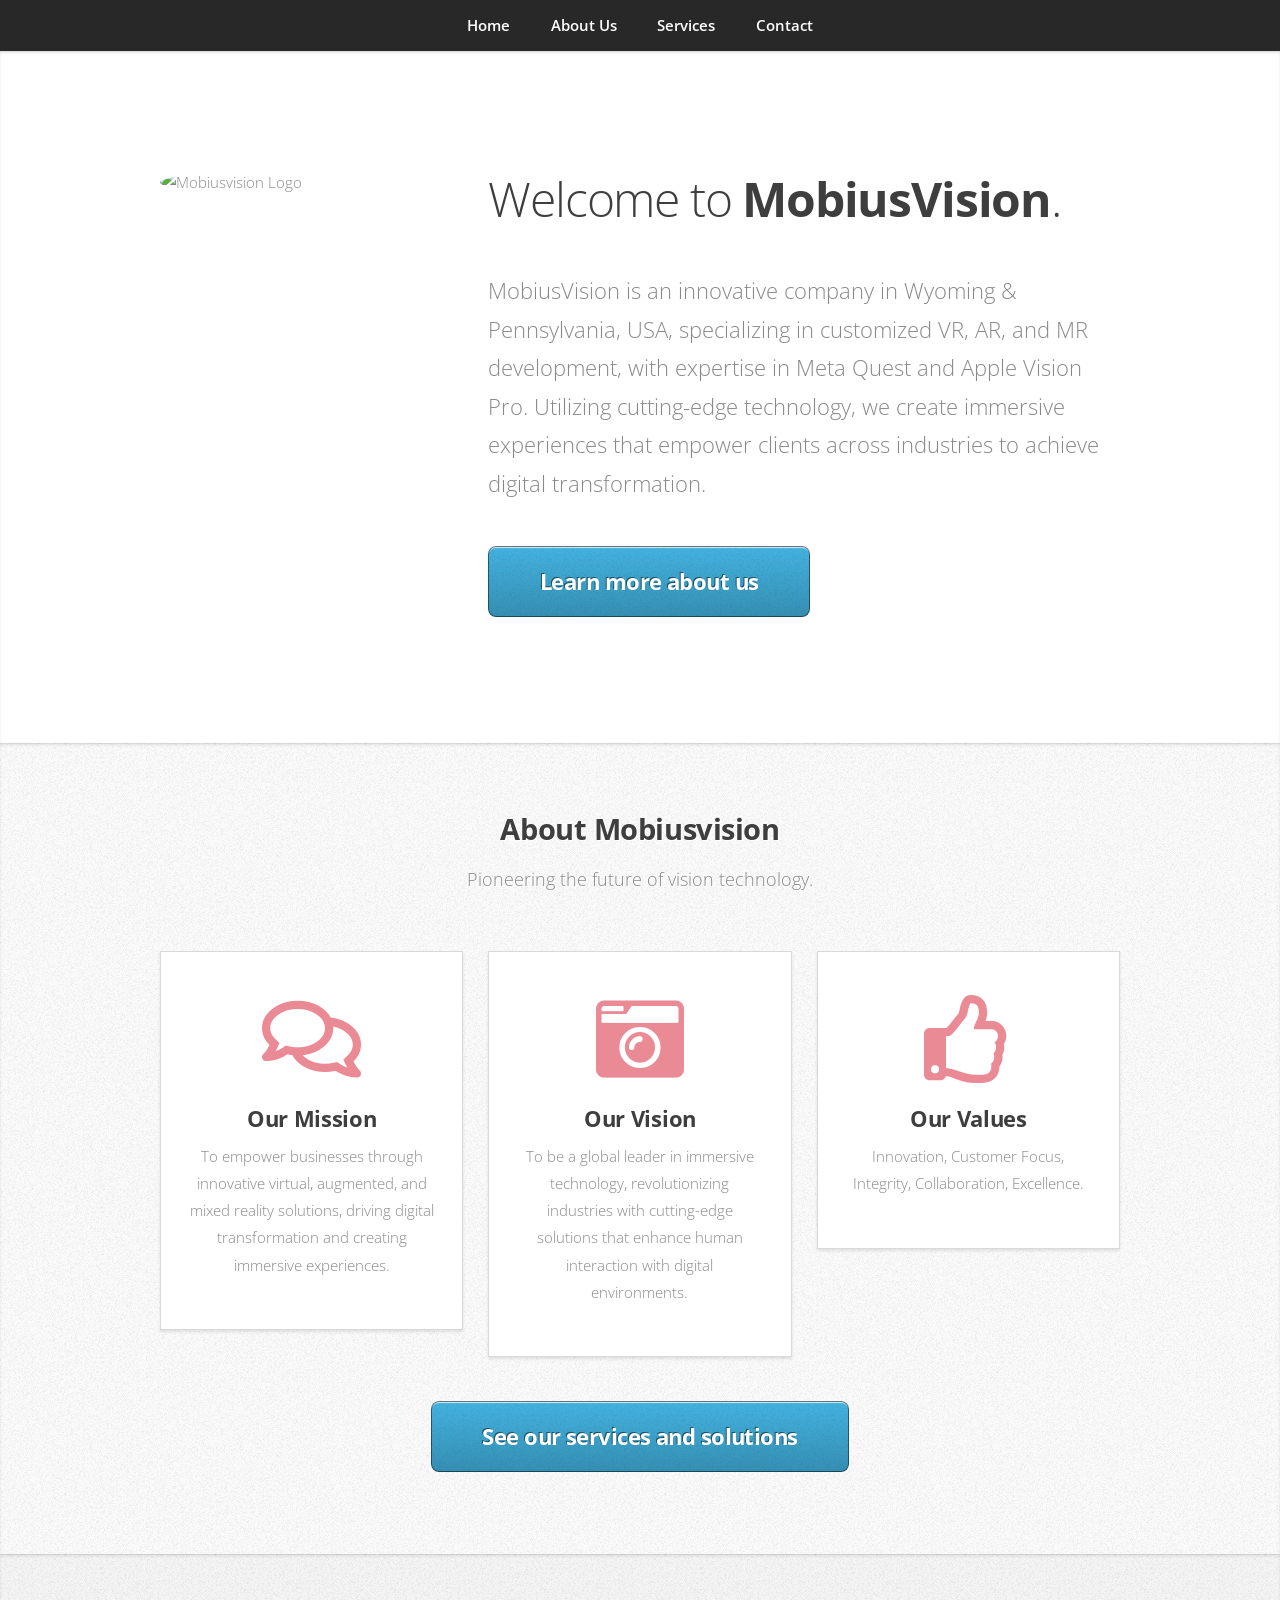
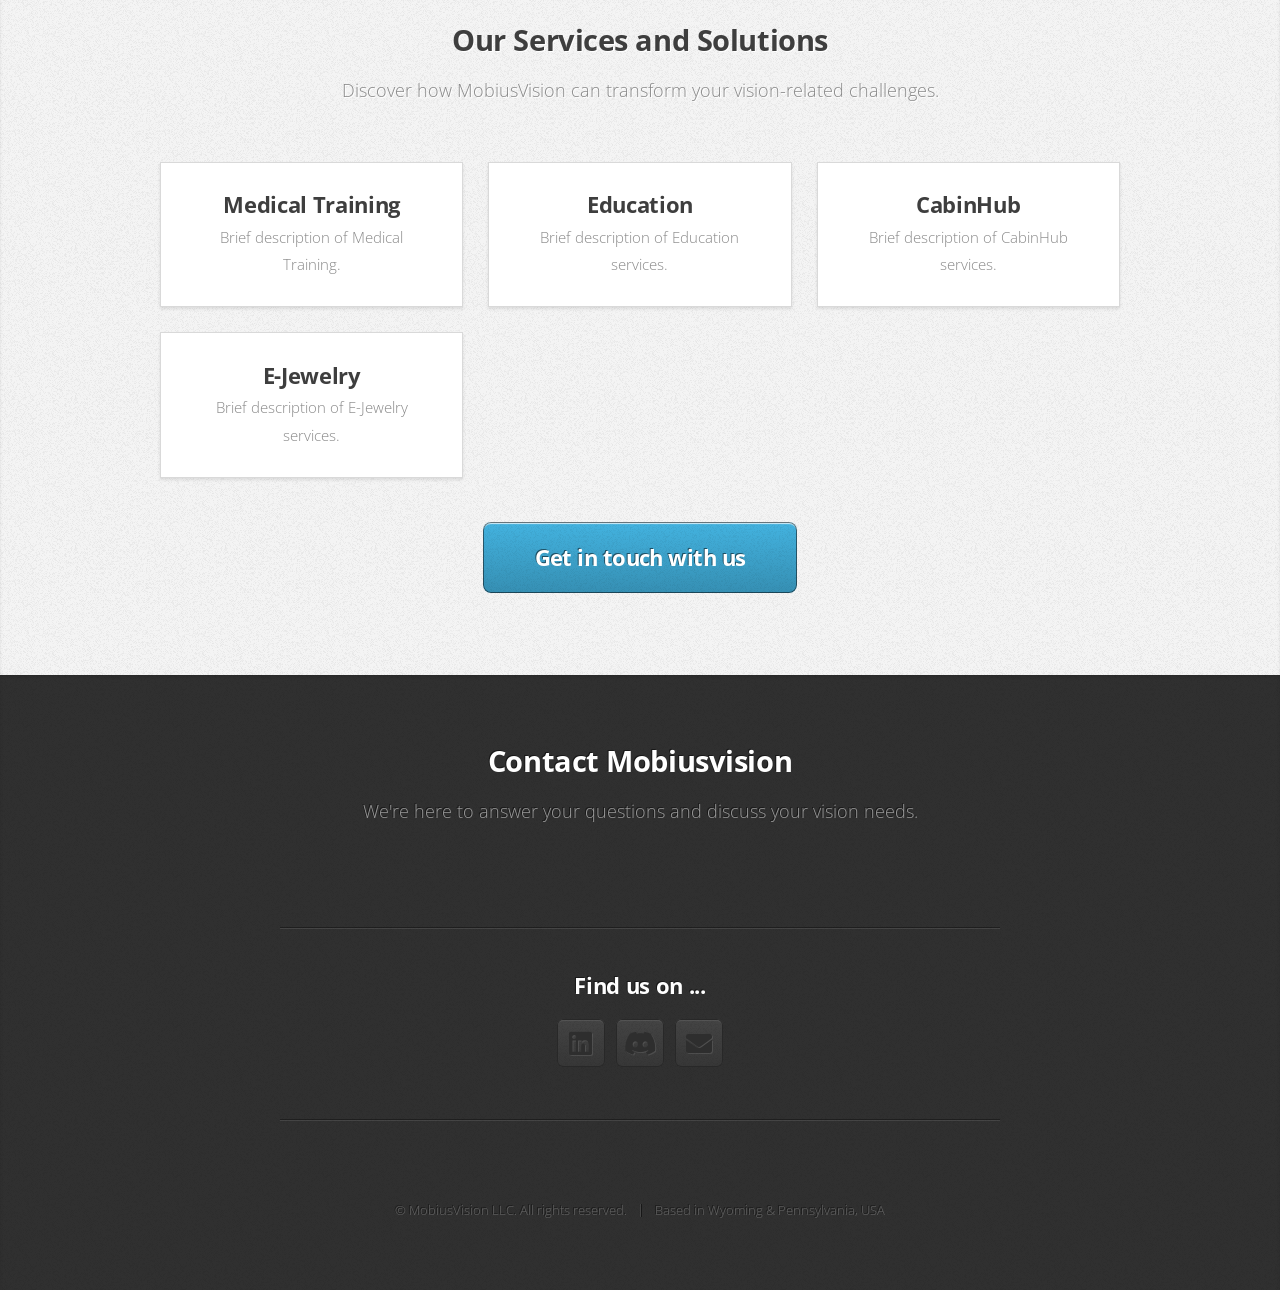
==== commit b7470807: "add linkedin link" ====
--- a/index.html
+++ b/index.html
@@ -29,7 +29,7 @@
 							<header>
 								<h1>Welcome to <strong>MobiusVision</strong>.</h1>
 							</header>
-							<p>MobiusVision is an innovative company in Wyoming, USA, specializing in customized VR, AR, and MR development, with expertise in Meta Quest and Apple Vision Pro. Utilizing cutting-edge technology, we create immersive experiences that empower clients across industries to achieve digital transformation.
+							<p>MobiusVision is an innovative company in Wyoming & Pennsylvania, USA, specializing in customized VR, AR, and MR development, with expertise in Meta Quest and Apple Vision Pro. Utilizing cutting-edge technology, we create immersive experiences that empower clients across industries to achieve digital transformation.
 
 							</p>
 							<a href="#about" class="button large scrolly">Learn more about us</a>
@@ -187,6 +187,7 @@
 							<hr />
 							<h3>Find us on ...</h3>
 							<ul class="social">
+								<li><a href="https://www.linkedin.com/company/mobiusvision" class="icon brands fa-linkedin" onmouseover="this.style.color='#ff0000'" onmouseout="this.style.color=''"><span class="label">LinkedIn</span></a></li>
 								<li><a href="https://discord.com/channels/950947919425601536/950947919425601539" class="icon brands fa-discord" onmouseover="this.style.color='#ff0000'" onmouseout="this.style.color=''"><span class="label">Discord</span></a></li>
 								<li><a href="mailto:contact@mobiusvision.com" class="icon solid fa-envelope" onmouseover="this.style.color='#ff0000'" onmouseout="this.style.color=''"><span class="label">Email</span></a></li>
 							</ul>
--- a/assets/css/main.css
+++ b/assets/css/main.css
@@ -770,740 +770,75 @@
 
 		}
 
-		@media screen and (max-width: 1280px) {
-
-			.row {
-				display: flex;
-				flex-wrap: wrap;
-				box-sizing: border-box;
-				align-items: stretch;
-			}
-
-				.row > * {
-					box-sizing: border-box;
-				}
-
-				.row.gtr-uniform > * > :last-child {
-					margin-bottom: 0;
-				}
-
-				.row.aln-left {
-					justify-content: flex-start;
-				}
-
-				.row.aln-center {
-					justify-content: center;
-				}
-
-				.row.aln-right {
-					justify-content: flex-end;
-				}
-
-				.row.aln-top {
-					align-items: flex-start;
-				}
-
-				.row.aln-middle {
-					align-items: center;
-				}
-
-				.row.aln-bottom {
-					align-items: flex-end;
-				}
-
-				.row > .imp-large {
-					order: -1;
-				}
-
-				.row > .col-1-large {
-					width: 8.33333%;
-				}
-
-				.row > .off-1-large {
-					margin-left: 8.33333%;
-				}
-
-				.row > .col-2-large {
-					width: 16.66667%;
-				}
-
-				.row > .off-2-large {
-					margin-left: 16.66667%;
-				}
-
-				.row > .col-3-large {
-					width: 25%;
-				}
-
-				.row > .off-3-large {
-					margin-left: 25%;
-				}
-
-				.row > .col-4-large {
-					width: 33.33333%;
-				}
-
-				.row > .off-4-large {
-					margin-left: 33.33333%;
-				}
-
-				.row > .col-5-large {
-					width: 41.66667%;
-				}
-
-				.row > .off-5-large {
-					margin-left: 41.66667%;
-				}
-
-				.row > .col-6-large {
-					width: 50%;
-				}
-
-				.row > .off-6-large {
-					margin-left: 50%;
-				}
-
-				.row > .col-7-large {
-					width: 58.33333%;
-				}
-
-				.row > .off-7-large {
-					margin-left: 58.33333%;
-				}
-
-				.row > .col-8-large {
-					width: 66.66667%;
-				}
-
-				.row > .off-8-large {
-					margin-left: 66.66667%;
-				}
-
-				.row > .col-9-large {
-					width: 75%;
-				}
-
-				.row > .off-9-large {
-					margin-left: 75%;
-				}
-
-				.row > .col-10-large {
-					width: 83.33333%;
-				}
-
-				.row > .off-10-large {
-					margin-left: 83.33333%;
-				}
-
-				.row > .col-11-large {
-					width: 91.66667%;
-				}
-
-				.row > .off-11-large {
-					margin-left: 91.66667%;
-				}
-
-				.row > .col-12-large {
-					width: 100%;
-				}
-
-				.row > .off-12-large {
-					margin-left: 100%;
-				}
-
-				.row.gtr-0 {
-					margin-top: 0px;
-					margin-left: 0px;
-				}
-
-					.row.gtr-0 > * {
-						padding: 0px 0 0 0px;
-					}
-
-					.row.gtr-0.gtr-uniform {
-						margin-top: 0px;
-					}
-
-						.row.gtr-0.gtr-uniform > * {
-							padding-top: 0px;
-						}
-
-				.row.gtr-25 {
-					margin-top: -6.25px;
-					margin-left: -6.25px;
-				}
-
-					.row.gtr-25 > * {
-						padding: 6.25px 0 0 6.25px;
-					}
-
-					.row.gtr-25.gtr-uniform {
-						margin-top: -6.25px;
-					}
-
-						.row.gtr-25.gtr-uniform > * {
-							padding-top: 6.25px;
-						}
-
-				.row.gtr-50 {
-					margin-top: -12.5px;
-					margin-left: -12.5px;
-				}
-
-					.row.gtr-50 > * {
-						padding: 12.5px 0 0 12.5px;
-					}
-
-					.row.gtr-50.gtr-uniform {
-						margin-top: -12.5px;
-					}
-
-						.row.gtr-50.gtr-uniform > * {
-							padding-top: 12.5px;
-						}
-
-				.row {
-					margin-top: -25px;
-					margin-left: -25px;
-				}
-
-					.row > * {
-						padding: 25px 0 0 25px;
-					}
-
-					.row.gtr-uniform {
-						margin-top: -25px;
-					}
-
-						.row.gtr-uniform > * {
-							padding-top: 25px;
-						}
-
-				.row.gtr-150 {
-					margin-top: -37.5px;
-					margin-left: -37.5px;
-				}
-
-					.row.gtr-150 > * {
-						padding: 37.5px 0 0 37.5px;
-					}
-
-					.row.gtr-150.gtr-uniform {
-						margin-top: -37.5px;
-					}
-
-						.row.gtr-150.gtr-uniform > * {
-							padding-top: 37.5px;
-						}
-
-				.row.gtr-200 {
-					margin-top: -50px;
-					margin-left: -50px;
-				}
-
-					.row.gtr-200 > * {
-						padding: 50px 0 0 50px;
-					}
-
-					.row.gtr-200.gtr-uniform {
-						margin-top: -50px;
-					}
-
-						.row.gtr-200.gtr-uniform > * {
-							padding-top: 50px;
-						}
-
-		}
-
-		@media screen and (max-width: 980px) {
-
-			.row {
-				display: flex;
-				flex-wrap: wrap;
-				box-sizing: border-box;
-				align-items: stretch;
-			}
-
-				.row > * {
-					box-sizing: border-box;
-				}
-
-				.row.gtr-uniform > * > :last-child {
-					margin-bottom: 0;
-				}
-
-				.row.aln-left {
-					justify-content: flex-start;
-				}
-
-				.row.aln-center {
-					justify-content: center;
-				}
-
-				.row.aln-right {
-					justify-content: flex-end;
-				}
-
-				.row.aln-top {
-					align-items: flex-start;
-				}
-
-				.row.aln-middle {
-					align-items: center;
-				}
-
-				.row.aln-bottom {
-					align-items: flex-end;
-				}
-
-				.row > .imp-medium {
-					order: -1;
-				}
-
-				.row > .col-1-medium {
-					width: 8.33333%;
-				}
-
-				.row > .off-1-medium {
-					margin-left: 8.33333%;
-				}
-
-				.row > .col-2-medium {
-					width: 16.66667%;
-				}
-
-				.row > .off-2-medium {
-					margin-left: 16.66667%;
-				}
-
-				.row > .col-3-medium {
-					width: 25%;
-				}
-
-				.row > .off-3-medium {
-					margin-left: 25%;
-				}
-
-				.row > .col-4-medium {
-					width: 33.33333%;
-				}
-
-				.row > .off-4-medium {
-					margin-left: 33.33333%;
-				}
-
-				.row > .col-5-medium {
-					width: 41.66667%;
-				}
-
-				.row > .off-5-medium {
-					margin-left: 41.66667%;
-				}
-
-				.row > .col-6-medium {
-					width: 50%;
-				}
-
-				.row > .off-6-medium {
-					margin-left: 50%;
-				}
-
-				.row > .col-7-medium {
-					width: 58.33333%;
-				}
-
-				.row > .off-7-medium {
-					margin-left: 58.33333%;
-				}
-
-				.row > .col-8-medium {
-					width: 66.66667%;
-				}
-
-				.row > .off-8-medium {
-					margin-left: 66.66667%;
-				}
-
-				.row > .col-9-medium {
-					width: 75%;
-				}
-
-				.row > .off-9-medium {
-					margin-left: 75%;
-				}
-
-				.row > .col-10-medium {
-					width: 83.33333%;
-				}
-
-				.row > .off-10-medium {
-					margin-left: 83.33333%;
-				}
-
-				.row > .col-11-medium {
-					width: 91.66667%;
-				}
-
-				.row > .off-11-medium {
-					margin-left: 91.66667%;
-				}
-
-				.row > .col-12-medium {
-					width: 100%;
-				}
-
-				.row > .off-12-medium {
-					margin-left: 100%;
-				}
-
-				.row.gtr-0 {
-					margin-top: 0px;
-					margin-left: 0px;
-				}
-
-					.row.gtr-0 > * {
-						padding: 0px 0 0 0px;
-					}
-
-					.row.gtr-0.gtr-uniform {
-						margin-top: 0px;
-					}
-
-						.row.gtr-0.gtr-uniform > * {
-							padding-top: 0px;
-						}
-
-				.row.gtr-25 {
-					margin-top: -6.25px;
-					margin-left: -6.25px;
-				}
-
-					.row.gtr-25 > * {
-						padding: 6.25px 0 0 6.25px;
-					}
-
-					.row.gtr-25.gtr-uniform {
-						margin-top: -6.25px;
-					}
-
-						.row.gtr-25.gtr-uniform > * {
-							padding-top: 6.25px;
-						}
-
-				.row.gtr-50 {
-					margin-top: -12.5px;
-					margin-left: -12.5px;
-				}
-
-					.row.gtr-50 > * {
-						padding: 12.5px 0 0 12.5px;
-					}
-
-					.row.gtr-50.gtr-uniform {
-						margin-top: -12.5px;
-					}
-
-						.row.gtr-50.gtr-uniform > * {
-							padding-top: 12.5px;
-						}
-
-				.row {
-					margin-top: -25px;
-					margin-left: -25px;
-				}
-
-					.row > * {
-						padding: 25px 0 0 25px;
-					}
-
-					.row.gtr-uniform {
-						margin-top: -25px;
-					}
-
-						.row.gtr-uniform > * {
-							padding-top: 25px;
-						}
-
-				.row.gtr-150 {
-					margin-top: -37.5px;
-					margin-left: -37.5px;
-				}
-
-					.row.gtr-150 > * {
-						padding: 37.5px 0 0 37.5px;
-					}
-
-					.row.gtr-150.gtr-uniform {
-						margin-top: -37.5px;
-					}
-
-						.row.gtr-150.gtr-uniform > * {
-							padding-top: 37.5px;
-						}
-
-				.row.gtr-200 {
-					margin-top: -50px;
-					margin-left: -50px;
-				}
-
-					.row.gtr-200 > * {
-						padding: 50px 0 0 50px;
-					}
-
-					.row.gtr-200.gtr-uniform {
-						margin-top: -50px;
-					}
-
-						.row.gtr-200.gtr-uniform > * {
-							padding-top: 50px;
-						}
-
-		}
-
-		@media screen and (max-width: 736px) {
-
-			.row {
-				display: flex;
-				flex-wrap: wrap;
-				box-sizing: border-box;
-				align-items: stretch;
-			}
-
-				.row > * {
-					box-sizing: border-box;
-				}
-
-				.row.gtr-uniform > * > :last-child {
-					margin-bottom: 0;
-				}
-
-				.row.aln-left {
-					justify-content: flex-start;
-				}
-
-				.row.aln-center {
-					justify-content: center;
-				}
-
-				.row.aln-right {
-					justify-content: flex-end;
-				}
-
-				.row.aln-top {
-					align-items: flex-start;
-				}
-
-				.row.aln-middle {
-					align-items: center;
-				}
-
-				.row.aln-bottom {
-					align-items: flex-end;
-				}
-
-				.row > .imp-small {
-					order: -1;
-				}
-
-				.row > .col-1-small {
-					width: 8.33333%;
-				}
-
-				.row > .off-1-small {
-					margin-left: 8.33333%;
-				}
-
-				.row > .col-2-small {
-					width: 16.66667%;
-				}
-
-				.row > .off-2-small {
-					margin-left: 16.66667%;
-				}
-
-				.row > .col-3-small {
-					width: 25%;
-				}
-
-				.row > .off-3-small {
-					margin-left: 25%;
-				}
-
-				.row > .col-4-small {
-					width: 33.33333%;
-				}
-
-				.row > .off-4-small {
-					margin-left: 33.33333%;
-				}
-
-				.row > .col-5-small {
-					width: 41.66667%;
-				}
-
-				.row > .off-5-small {
-					margin-left: 41.66667%;
-				}
-
-				.row > .col-6-small {
-					width: 50%;
-				}
-
-				.row > .off-6-small {
-					margin-left: 50%;
-				}
-
-				.row > .col-7-small {
-					width: 58.33333%;
-				}
-
-				.row > .off-7-small {
-					margin-left: 58.33333%;
-				}
-
-				.row > .col-8-small {
-					width: 66.66667%;
-				}
-
-				.row > .off-8-small {
-					margin-left: 66.66667%;
-				}
-
-				.row > .col-9-small {
-					width: 75%;
-				}
-
-				.row > .off-9-small {
-					margin-left: 75%;
-				}
-
-				.row > .col-10-small {
-					width: 83.33333%;
-				}
-
-				.row > .off-10-small {
-					margin-left: 83.33333%;
-				}
-
-				.row > .col-11-small {
-					width: 91.66667%;
-				}
-
-				.row > .off-11-small {
-					margin-left: 91.66667%;
-				}
-
-				.row > .col-12-small {
-					width: 100%;
-				}
-
-				.row > .off-12-small {
-					margin-left: 100%;
-				}
-
-				.row.gtr-0 {
-					margin-top: 0px;
-					margin-left: 0px;
-				}
-
-					.row.gtr-0 > * {
-						padding: 0px 0 0 0px;
-					}
-
-					.row.gtr-0.gtr-uniform {
-						margin-top: 0px;
-					}
-
-						.row.gtr-0.gtr-uniform > * {
-							padding-top: 0px;
-						}
-
-				.row.gtr-25 {
-					margin-top: -3.75px;
-					margin-left: -3.75px;
-				}
-
-					.row.gtr-25 > * {
-						padding: 3.75px 0 0 3.75px;
-					}
-
-					.row.gtr-25.gtr-uniform {
-						margin-top: -3.75px;
-					}
-
-						.row.gtr-25.gtr-uniform > * {
-							padding-top: 3.75px;
-						}
-
-				.row.gtr-50 {
-					margin-top: -7.5px;
-					margin-left: -7.5px;
-				}
-
-					.row.gtr-50 > * {
-						padding: 7.5px 0 0 7.5px;
-					}
-
-					.row.gtr-50.gtr-uniform {
-						margin-top: -7.5px;
-					}
-
-						.row.gtr-50.gtr-uniform > * {
-							padding-top: 7.5px;
-						}
-
-				.row {
-					margin-top: -15px;
-					margin-left: -15px;
-				}
-
-					.row > * {
-						padding: 15px 0 0 15px;
-					}
-
-					.row.gtr-uniform {
-						margin-top: -15px;
-					}
-
-						.row.gtr-uniform > * {
-							padding-top: 15px;
-						}
-
-				.row.gtr-150 {
-					margin-top: -22.5px;
-					margin-left: -22.5px;
-				}
-
-					.row.gtr-150 > * {
-						padding: 22.5px 0 0 22.5px;
-					}
-
-					.row.gtr-150.gtr-uniform {
-						margin-top: -22.5px;
-					}
-
-						.row.gtr-150.gtr-uniform > * {
-							padding-top: 22.5px;
-						}
-
-				.row.gtr-200 {
-					margin-top: -30px;
-					margin-left: -30px;
-				}
-
-					.row.gtr-200 > * {
-						padding: 30px 0 0 30px;
-					}
-
-					.row.gtr-200.gtr-uniform {
-						margin-top: -30px;
-					}
-
-						.row.gtr-200.gtr-uniform > * {
-							padding-top: 30px;
-						}
-
-		}
+/* Modal styles */
+.modal {
+	display: none;
+	position: fixed;
+	z-index: 1;
+	left: 0;
+	top: 0;
+	width: 100%;
+	height: 100%;
+	overflow: auto;
+	background-color: rgb(0,0,0);
+	background-color: rgba(0,0,0,0.4);
+	opacity: 0;
+	transition: opacity 0.5s ease;
+}
+
+.modal-content {
+	background-color: #fefefe;
+	margin: 15% auto;
+	padding: 20px;
+	border: 1px solid #888;
+	width: 80%;
+	transform: scale(0.7);
+	transition: transform 0.3s ease;
+}
+
+.modal.show {
+	opacity: 1;
+}
+
+.modal.show .modal-content {
+	transform: scale(1);
+}
+
+.close {
+	color: #aaa;
+	float: right;
+	font-size: 28px;
+	font-weight: bold;
+}
+
+.close:hover,
+.close:focus {
+	color: black;
+	text-decoration: none;
+	cursor: pointer;
+}
+
+.modal.show {
+	opacity: 1;
+}
+
+.modal.show .modal-content {
+	transform: scale(1);
+}
+
+.close {
+	color: #aaa;
+	float: right;
+	font-size: 28px;
+	font-weight: bold;
+}
+
+.close:hover,
+.close:focus {
+	color: black;
+	text-decoration: none;
+	cursor: pointer;
+}
 
 /* Form */
 
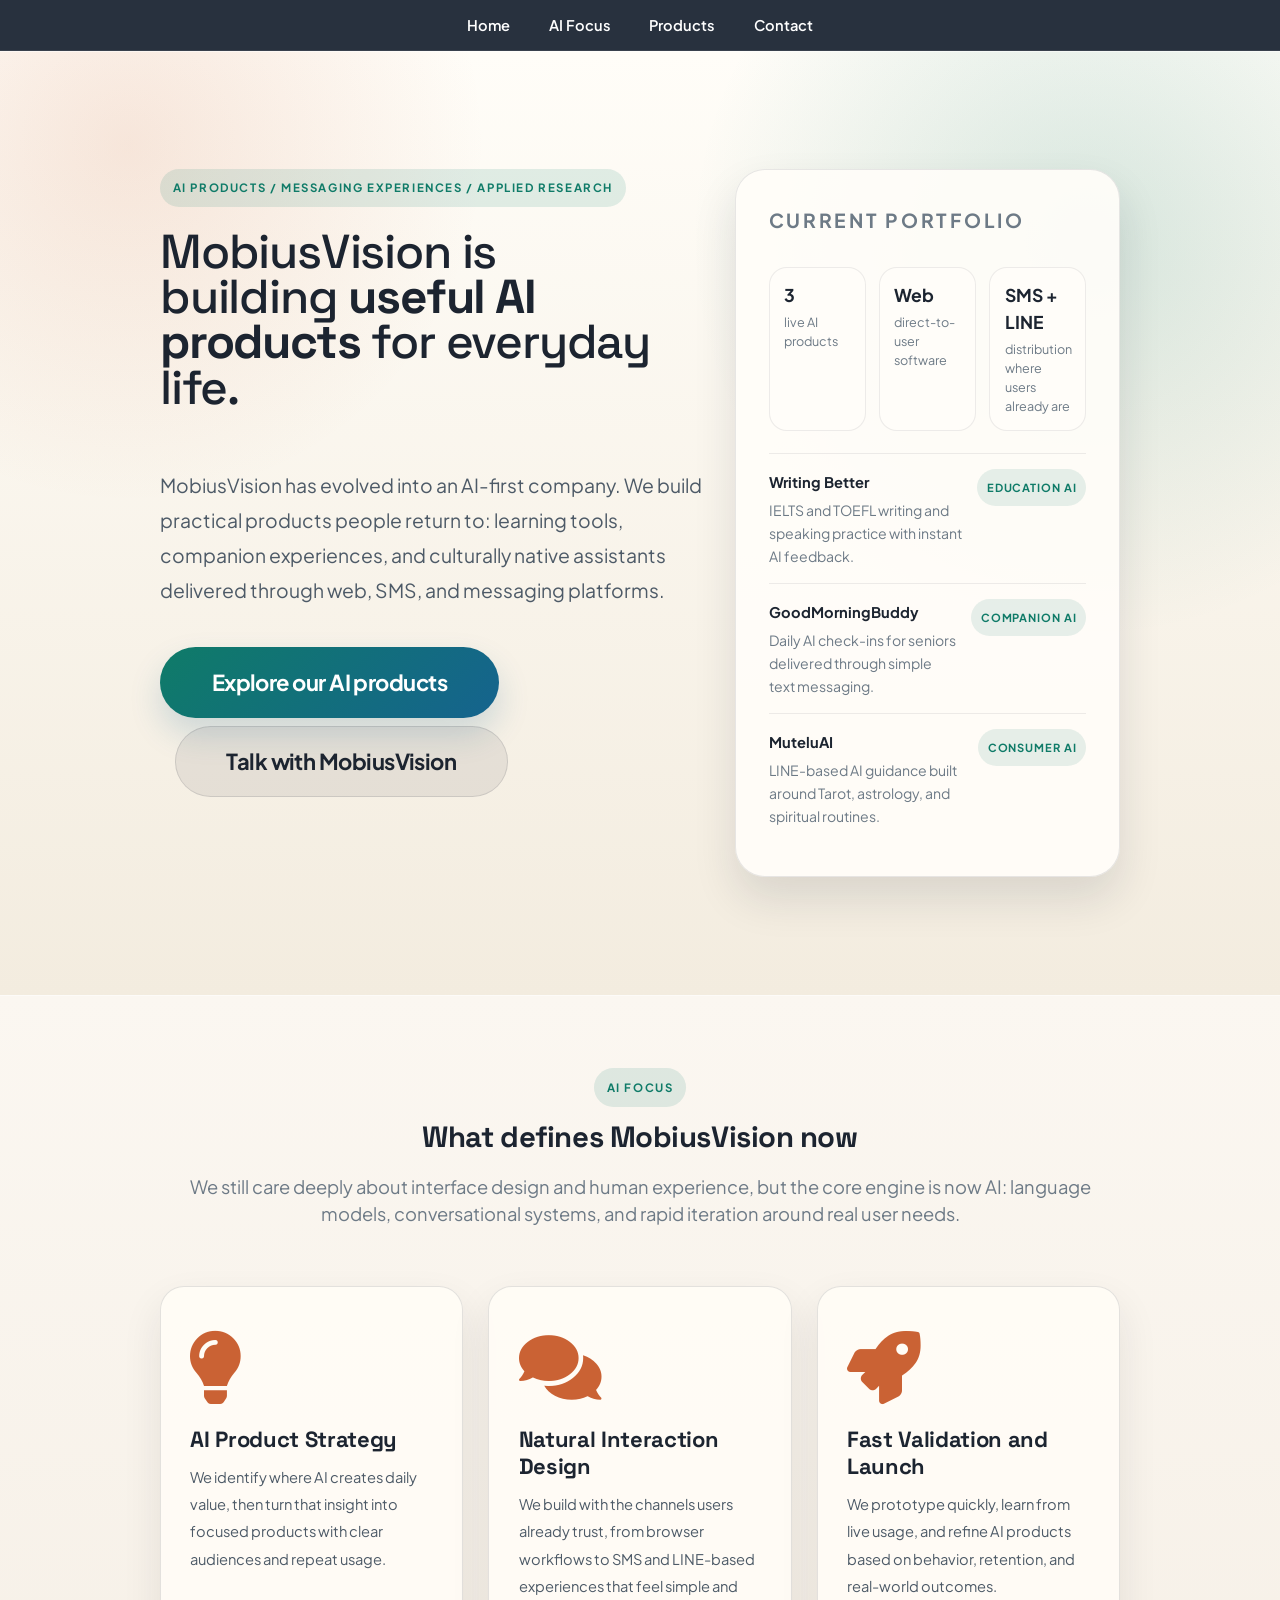
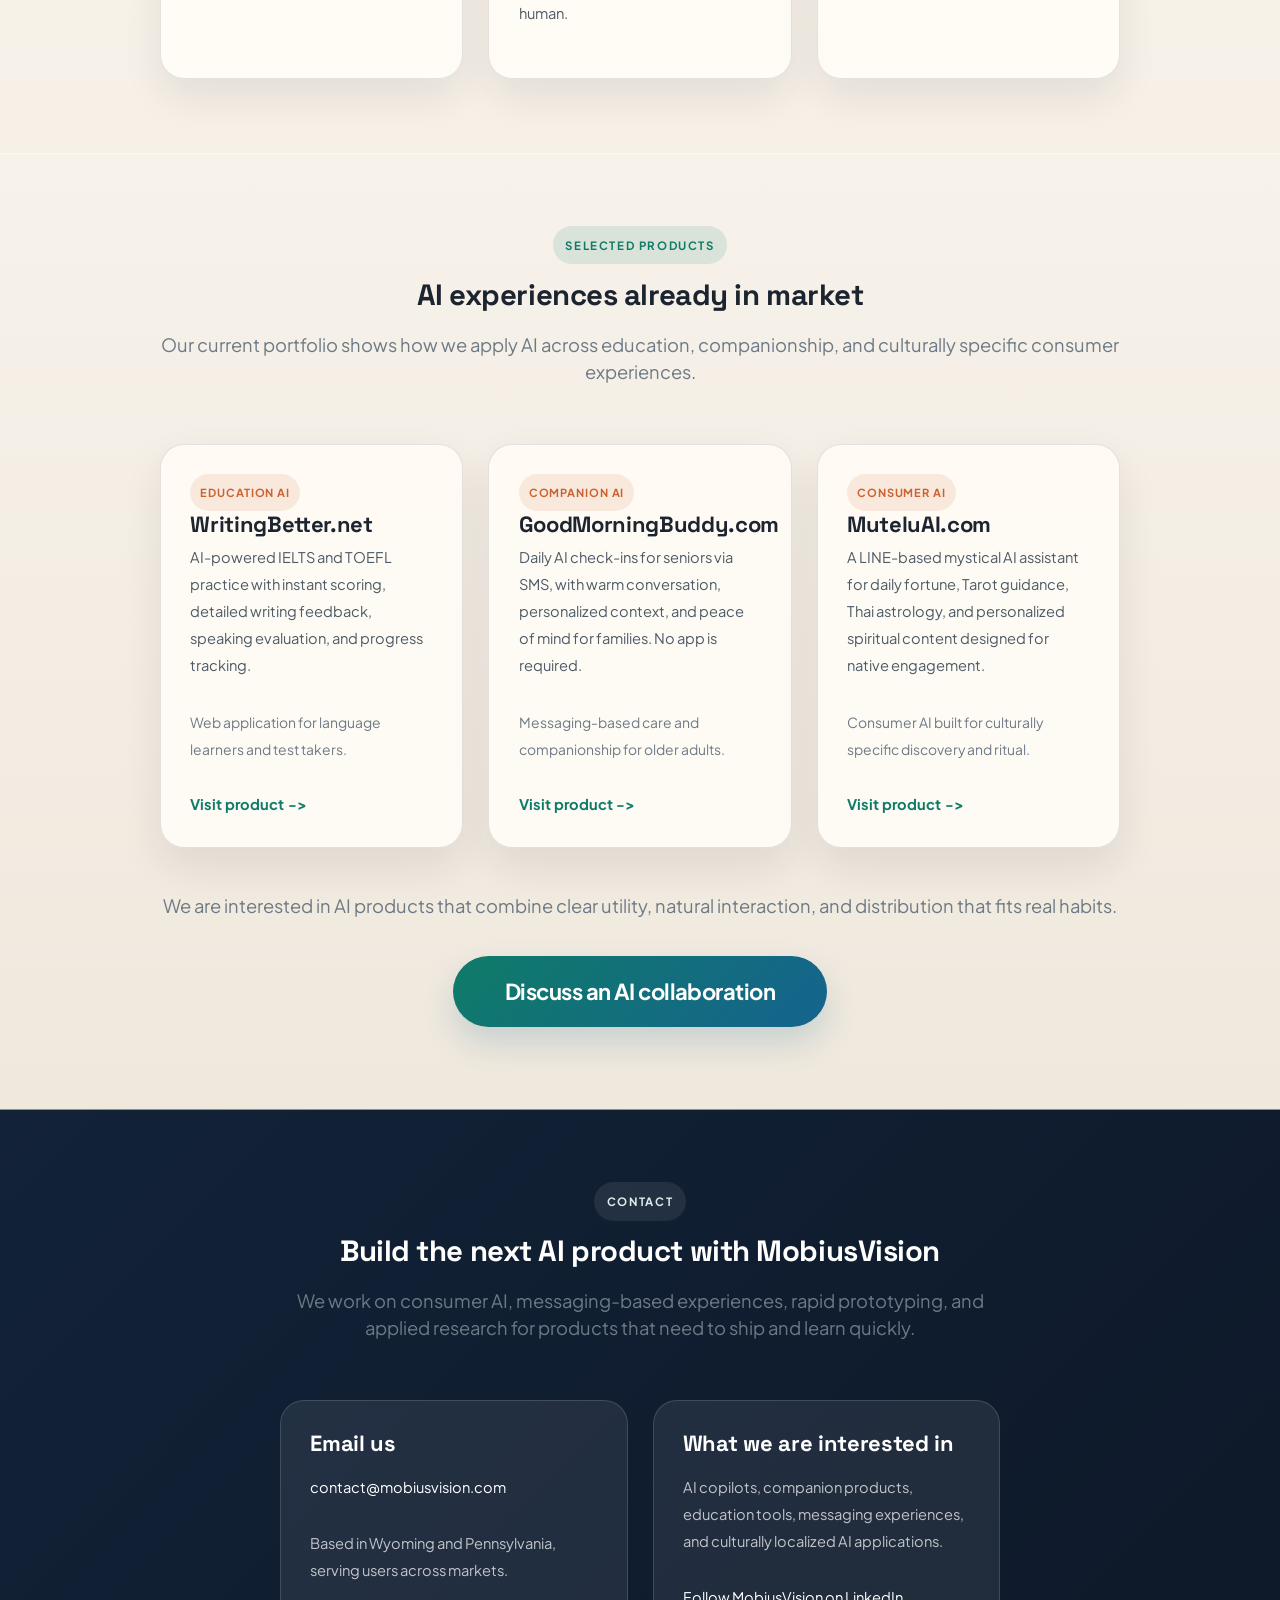
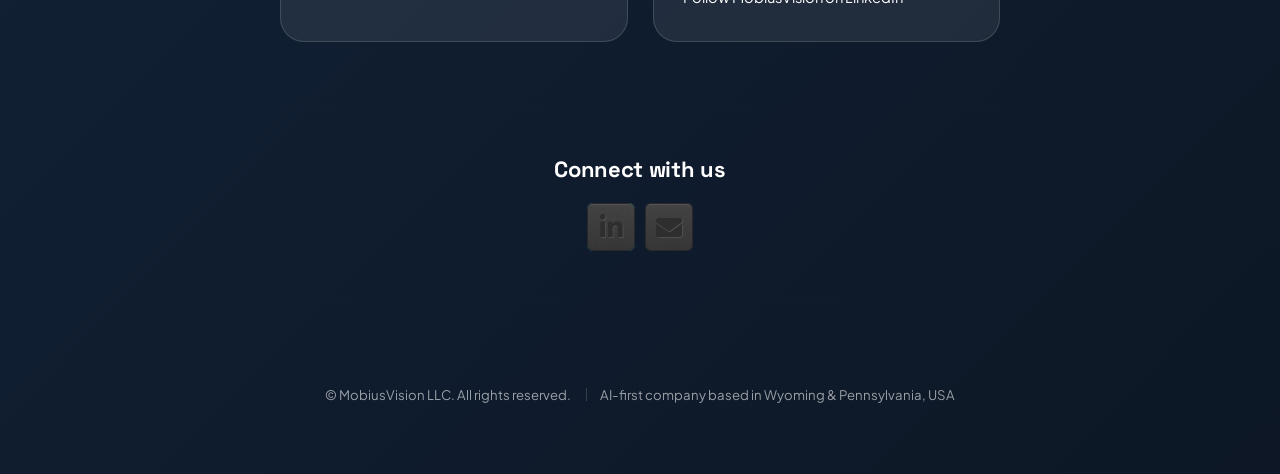
==== commit 2ef01e42: "Refocus homepage around AI products" ====
--- a/index.html
+++ b/index.html
@@ -1,9 +1,17 @@
 <!DOCTYPE HTML>
 <html>
 	<head>
-		<title>Mobiusvision - Innovative Vision Solutions</title>
+		<title>MobiusVision - AI Products & Applied Intelligence</title>
 		<meta charset="utf-8" />
 		<meta name="viewport" content="width=device-width, initial-scale=1, user-scalable=no" />
+		<meta
+			name="description"
+			content="MobiusVision is an AI-first company building practical AI products across education, companionship, and culturally native consumer experiences."
+		/>
+		<meta
+			name="keywords"
+			content="MobiusVision, AI products, applied AI, consumer AI, education AI, companion AI, SMS AI, LINE AI, LLM applications, Wyoming, Pennsylvania"
+		/>
 		<link rel="stylesheet" href="assets/css/main.css" />
 	</head>
 	<body class="is-preload">
@@ -12,8 +20,8 @@
 			<nav id="nav">
 				<ul class="container">
 					<li><a href="#top">Home</a></li>
-					<li><a href="#about">About Us</a></li>
-					<li><a href="#services">Services</a></li>
+					<li><a href="#focus">AI Focus</a></li>
+					<li><a href="#products">Products</a></li>
 					<li><a href="#contact">Contact</a></li>
 				</ul>
 			</nav>
@@ -22,155 +30,174 @@
 			<article id="top" class="wrapper style1">
 				<div class="container">
 					<div class="row">
-						<div class="col-4 col-5-large col-12-medium">
-							<span class="image fit"><img src="images/mobiusvision-logo.jpg" alt="Mobiusvision Logo" /></span>
-						</div>
-						<div class="col-8 col-7-large col-12-medium">
+						<div class="col-7 col-7-large col-12-medium">
+							<span class="eyebrow">AI Products / Messaging Experiences / Applied Research</span>
 							<header>
-								<h1>Welcome to <strong>MobiusVision</strong>.</h1>
+								<h1>MobiusVision is building <strong>useful AI products</strong> for everyday life.</h1>
 							</header>
-							<p>MobiusVision is an innovative company in Wyoming & Pennsylvania, USA, specializing in customized VR, AR, and MR development, with expertise in Meta Quest and Apple Vision Pro. Utilizing cutting-edge technology, we create immersive experiences that empower clients across industries to achieve digital transformation.
-
+							<p>
+								MobiusVision has evolved into an AI-first company. We build practical products people return to:
+								learning tools, companion experiences, and culturally native assistants delivered through web,
+								SMS, and messaging platforms.
 							</p>
-							<a href="#about" class="button large scrolly">Learn more about us</a>
-						</div>
-					</div>
-				</div>
-			</article>
-
-		<!-- About Us (previously Work) -->
-			<article id="about" class="wrapper style2">
+							<ul class="actions">
+								<li><a href="#products" class="button large scrolly">Explore our AI products</a></li>
+								<li><a href="#contact" class="button alt large scrolly">Talk with MobiusVision</a></li>
+							</ul>
+						</div>
+						<div class="col-5 col-5-large col-12-medium">
+							<section class="hero-panel">
+								<p class="hero-panel-label">Current portfolio</p>
+								<div class="hero-metrics">
+									<div class="hero-metric">
+										<strong>3</strong>
+										<span>live AI products</span>
+									</div>
+									<div class="hero-metric">
+										<strong>Web</strong>
+										<span>direct-to-user software</span>
+									</div>
+									<div class="hero-metric">
+										<strong>SMS + LINE</strong>
+										<span>distribution where users already are</span>
+									</div>
+								</div>
+								<ul class="signal-list">
+									<li>
+										<div>
+											<strong>Writing Better</strong>
+											<span>IELTS and TOEFL writing and speaking practice with instant AI feedback.</span>
+										</div>
+										<em>Education AI</em>
+									</li>
+									<li>
+										<div>
+											<strong>GoodMorningBuddy</strong>
+											<span>Daily AI check-ins for seniors delivered through simple text messaging.</span>
+										</div>
+										<em>Companion AI</em>
+									</li>
+									<li>
+										<div>
+											<strong>MuteluAI</strong>
+											<span>LINE-based AI guidance built around Tarot, astrology, and spiritual routines.</span>
+										</div>
+										<em>Consumer AI</em>
+									</li>
+								</ul>
+							</section>
+						</div>
+					</div>
+				</div>
+			</article>
+
+		<!-- AI Focus -->
+			<article id="focus" class="wrapper style2">
 				<div class="container">
 					<header>
-						<h2>About Mobiusvision</h2>
-						<p>Pioneering the future of vision technology.</p>
+						<span class="eyebrow section-eyebrow">AI Focus</span>
+						<h2>What defines MobiusVision now</h2>
+						<p>
+							We still care deeply about interface design and human experience, but the core engine is now AI:
+							language models, conversational systems, and rapid iteration around real user needs.
+						</p>
 					</header>
 					<div class="row aln-center">
 						<div class="col-4 col-6-medium col-12-small">
-							<section class="box style1">
-								<span class="icon featured fa-comments"></span>
-								<h3>Our Mission</h3>
-								<p>To empower businesses through innovative virtual, augmented, and mixed reality solutions, driving digital transformation and creating immersive experiences.
-
-								</p>
-							</section>
-						</div>
-						<div class="col-4 col-6-medium col-12-small">
-							<section class="box style1">
-								<span class="icon solid featured fa-camera-retro"></span>
-								<h3>Our Vision</h3>
-								<p>To be a global leader in immersive technology, revolutionizing industries with cutting-edge solutions that enhance human interaction with digital environments.
-
-								</p>
-							</section>
-						</div>
-						<div class="col-4 col-6-medium col-12-small">
-							<section class="box style1">
-								<span class="icon featured fa-thumbs-up"></span>
-								<h3>Our Values</h3>
-								<p>Innovation,
-									Customer Focus,
-									Integrity,
-									Collaboration,
-									Excellence.</p>
-							</section>
-						</div>
-					</div>
-					<footer>
-						<a href="#services" class="button large scrolly">See our services and solutions</a>
-					</footer>
-				</div>
-			</article>
-
-		<!-- Services (previously Portfolio) -->
-			<article id="services" class="wrapper style3">
+							<section class="box style1 focus-card">
+								<span class="icon solid featured fa-lightbulb"></span>
+								<h3>AI Product Strategy</h3>
+								<p>
+									We identify where AI creates daily value, then turn that insight into focused products with
+									clear audiences and repeat usage.
+								</p>
+							</section>
+						</div>
+						<div class="col-4 col-6-medium col-12-small">
+							<section class="box style1 focus-card">
+								<span class="icon solid featured fa-comments"></span>
+								<h3>Natural Interaction Design</h3>
+								<p>
+									We build with the channels users already trust, from browser workflows to SMS and LINE-based
+									experiences that feel simple and human.
+								</p>
+							</section>
+						</div>
+						<div class="col-4 col-6-medium col-12-small">
+							<section class="box style1 focus-card">
+								<span class="icon solid featured fa-rocket"></span>
+								<h3>Fast Validation and Launch</h3>
+								<p>
+									We prototype quickly, learn from live usage, and refine AI products based on behavior,
+									retention, and real-world outcomes.
+								</p>
+							</section>
+						</div>
+					</div>
+				</div>
+			</article>
+
+		<!-- Products -->
+			<article id="products" class="wrapper style3">
 				<div class="container">
 					<header>
-						<h2>Our Services and Solutions</h2>
-						<p>Discover how MobiusVision can transform your vision-related challenges.</p>
+						<span class="eyebrow section-eyebrow">Selected Products</span>
+						<h2>AI experiences already in market</h2>
+						<p>
+							Our current portfolio shows how we apply AI across education, companionship, and culturally
+							specific consumer experiences.
+						</p>
 					</header>
 					<div class="row">
-						<!-- Service 1 -->
-						<div class="col-4 col-6-medium col-12-small">
-							<article class="box style2">
-								<a href="#service1-modal" class="image featured modal-trigger"><img src="images/service1.jpg" alt="" /></a>
-								<h3><a href="#service1-modal" class="modal-trigger">Medical Training</a></h3>
-								<p>Brief description of Medical Training.</p>
+						<div class="col-4 col-6-medium col-12-small">
+							<article class="box style2 product-card">
+								<span class="product-tag">Education AI</span>
+								<h3>
+									<a href="https://writingbetter.net" target="_blank" rel="noopener noreferrer">WritingBetter.net</a>
+								</h3>
+								<p>
+									AI-powered IELTS and TOEFL practice with instant scoring, detailed writing feedback, speaking
+									evaluation, and progress tracking.
+								</p>
+								<p class="product-meta">Web application for language learners and test takers.</p>
+								<a class="project-link" href="https://writingbetter.net" target="_blank" rel="noopener noreferrer">Visit product</a>
 							</article>
 						</div>
-
-						<!-- Service 2 -->
-						<div class="col-4 col-6-medium col-12-small">
-							<article class="box style2">
-								<a href="#service2-modal" class="image featured modal-trigger"><img src="images/service2.jpg" alt="" /></a>
-								<h3><a href="#service2-modal" class="modal-trigger">Education</a></h3>
-								<p>Brief description of Education services.</p>
+						<div class="col-4 col-6-medium col-12-small">
+							<article class="box style2 product-card">
+								<span class="product-tag">Companion AI</span>
+								<h3>
+									<a href="https://goodmorningbuddy.com" target="_blank" rel="noopener noreferrer">GoodMorningBuddy.com</a>
+								</h3>
+								<p>
+									Daily AI check-ins for seniors via SMS, with warm conversation, personalized context, and
+									peace of mind for families. No app is required.
+								</p>
+								<p class="product-meta">Messaging-based care and companionship for older adults.</p>
+								<a class="project-link" href="https://goodmorningbuddy.com" target="_blank" rel="noopener noreferrer">Visit product</a>
 							</article>
 						</div>
-
-						<!-- Modals -->
-						<div id="service1-modal" class="modal">
-							<div class="modal-content">
-								<span class="close">&times;</span>
-								<h2>Medical Training</h2>
-								<img src="images/service1.jpg" alt="Medical Training" />
-								<p>Detailed description of Medical Training services.</p>
-								<iframe width="560" height="315" src="https://www.youtube.com/embed/your-video-id" frameborder="0" allowfullscreen></iframe>
-							</div>
-						</div>
-
-						<div id="service2-modal" class="modal">
-							<div class="modal-content">
-								<span class="close">&times;</span>
-								<h2>Education</h2>
-								<img src="images/service2.jpg" alt="Education" />
-								<p>Detailed description of Education services.</p>
-								<iframe width="560" height="315" src="https://www.youtube.com/embed/your-video-id" frameborder="0" allowfullscreen></iframe>
-							</div>
-						</div>
-						<!-- Service 3 -->
-						<div class="col-4 col-6-medium col-12-small">
-							<article class="box style2">
-								<a href="#service3-modal" class="image featured modal-trigger"><img src="images/service3.jpg" alt="" /></a>
-								<h3><a href="#service3-modal" class="modal-trigger">CabinHub</a></h3>
-								<p>Brief description of CabinHub services.</p>
+						<div class="col-4 col-6-medium col-12-small">
+							<article class="box style2 product-card">
+								<span class="product-tag">Consumer AI</span>
+								<h3>
+									<a href="https://muteluai.com" target="_blank" rel="noopener noreferrer">MuteluAI.com</a>
+								</h3>
+								<p>
+									A LINE-based mystical AI assistant for daily fortune, Tarot guidance, Thai astrology, and
+									personalized spiritual content designed for native engagement.
+								</p>
+								<p class="product-meta">Consumer AI built for culturally specific discovery and ritual.</p>
+								<a class="project-link" href="https://muteluai.com" target="_blank" rel="noopener noreferrer">Visit product</a>
 							</article>
 						</div>
-
-						<!-- Service 4 -->
-						<div class="col-4 col-6-medium col-12-small">
-							<article class="box style2">
-								<a href="#service4-modal" class="image featured modal-trigger"><img src="images/service4.jpg" alt="" /></a>
-								<h3><a href="#service4-modal" class="modal-trigger">E-Jewelry</a></h3>
-								<p>Brief description of E-Jewelry services.</p>
-							</article>
-						</div>
-
-						<!-- Modals -->
-						<div id="service3-modal" class="modal">
-							<div class="modal-content">
-								<span class="close">&times;</span>
-								<h2>CabinHub</h2>
-								<img src="images/service3.jpg" alt="CabinHub" />
-								<p>Detailed description of CabinHub services.</p>
-								<iframe width="560" height="315" src="https://www.youtube.com/embed/your-video-id" frameborder="0" allowfullscreen></iframe>
-							</div>
-						</div>
-
-						<div id="service4-modal" class="modal">
-							<div class="modal-content">
-								<span class="close">&times;</span>
-								<h2>E-Jewelry</h2>
-								<img src="images/service4.jpg" alt="E-Jewelry" />
-								<p>Detailed description of E-Jewelry services.</p>
-								<iframe width="560" height="315" src="https://www.youtube.com/embed/your-video-id" frameborder="0" allowfullscreen></iframe>
-							</div>
-						</div>
-
-						<!-- Add more services as needed -->
 					</div>
 					<footer>
-						<a href="#contact" class="button large scrolly">Get in touch with us</a>
+						<p class="section-note">
+							We are interested in AI products that combine clear utility, natural interaction, and distribution
+							that fits real habits.
+						</p>
+						<a href="#contact" class="button large scrolly">Discuss an AI collaboration</a>
 					</footer>
 				</div>
 			</article>
@@ -179,24 +206,51 @@
 			<article id="contact" class="wrapper style4">
 				<div class="container medium">
 					<header>
-						<h2>Contact Mobiusvision</h2>
-						<p>We're here to answer your questions and discuss your vision needs.</p>
+						<span class="eyebrow section-eyebrow">Contact</span>
+						<h2>Build the next AI product with MobiusVision</h2>
+						<p>
+							We work on consumer AI, messaging-based experiences, rapid prototyping, and applied research for
+							products that need to ship and learn quickly.
+						</p>
 					</header>
 					<div class="row">
+						<div class="col-6 col-12-small">
+							<section class="box contact-card">
+								<h3>Email us</h3>
+								<p><a href="mailto:contact@mobiusvision.com">contact@mobiusvision.com</a></p>
+								<p class="contact-detail">Based in Wyoming and Pennsylvania, serving users across markets.</p>
+							</section>
+						</div>
+						<div class="col-6 col-12-small">
+							<section class="box contact-card">
+								<h3>What we are interested in</h3>
+								<p>
+									AI copilots, companion products, education tools, messaging experiences, and culturally
+									localized AI applications.
+								</p>
+								<p class="contact-detail">
+									<a href="https://www.linkedin.com/company/mobiusvision" target="_blank" rel="noopener noreferrer">Follow MobiusVision on LinkedIn</a>
+								</p>
+							</section>
+						</div>
 						<div class="col-12">
 							<hr />
-							<h3>Find us on ...</h3>
+							<h3>Connect with us</h3>
 							<ul class="social">
-								<li><a href="https://www.linkedin.com/company/mobiusvision" class="icon brands fa-linkedin" onmouseover="this.style.color='#ff0000'" onmouseout="this.style.color=''"><span class="label">LinkedIn</span></a></li>
-								<li><a href="https://discord.com/channels/950947919425601536/950947919425601539" class="icon brands fa-discord" onmouseover="this.style.color='#ff0000'" onmouseout="this.style.color=''"><span class="label">Discord</span></a></li>
-								<li><a href="mailto:contact@mobiusvision.com" class="icon solid fa-envelope" onmouseover="this.style.color='#ff0000'" onmouseout="this.style.color=''"><span class="label">Email</span></a></li>
+								<li>
+									<a href="https://www.linkedin.com/company/mobiusvision" class="icon brands fa-linkedin-in" target="_blank" rel="noopener noreferrer"><span class="label">LinkedIn</span></a>
+								</li>
+								<li>
+									<a href="mailto:contact@mobiusvision.com" class="icon solid fa-envelope"><span class="label">Email</span></a>
+								</li>
 							</ul>
 							<hr />
 						</div>
 					</div>
 					<footer>
 						<ul id="copyright">
-							<li>&copy; MobiusVision LLC. All rights reserved.</li><li>Based in Wyoming & Pennsylvania, USA</li>
+							<li>&copy; MobiusVision LLC. All rights reserved.</li>
+							<li>AI-first company based in Wyoming &amp; Pennsylvania, USA</li>
 						</ul>
 					</footer>
 				</div>
@@ -211,4 +265,4 @@
 			<script src="assets/js/main.js"></script>
 
 	</body>
-</html>+</html>
--- a/assets/css/main.css
+++ b/assets/css/main.css
@@ -1,12 +1,10 @@
-@import url("https://fonts.googleapis.com/css?family=Open+Sans:300,300italic,600,600italic,700");
+@import url("https://fonts.googleapis.com/css2?family=Plus+Jakarta+Sans:wght@300;400;500;600;700&family=Space+Grotesk:wght@500;700&display=swap");
 @import url("fontawesome-all.min.css");
-
 /*
 	Miniport by HTML5 UP
 	html5up.net | @ajlkn
 	Free for personal and commercial use under the CCA 3.0 license (html5up.net/license)
 */
-
 html, body, div, span, applet, object,
 iframe, h1, h2, h3, h4, h5, h6, p, blockquote,
 pre, a, abbr, acronym, address, big, cite,
@@ -18,1763 +16,2151 @@
 canvas, details, embed, figure, figcaption,
 footer, header, hgroup, menu, nav, output, ruby,
 section, summary, time, mark, audio, video {
-	margin: 0;
-	padding: 0;
-	border: 0;
-	font-size: 100%;
-	font: inherit;
-	vertical-align: baseline;}
+  margin: 0;
+  padding: 0;
+  border: 0;
+  font-size: 100%;
+  font: inherit;
+  vertical-align: baseline;
+}
 
 article, aside, details, figcaption, figure,
 footer, header, hgroup, menu, nav, section {
-	display: block;}
+  display: block;
+}
 
 body {
-	line-height: 1;
+  line-height: 1;
 }
 
 ol, ul {
-	list-style: none;
+  list-style: none;
 }
 
 blockquote, q {
-	quotes: none;
-}
-
-	blockquote:before, blockquote:after, q:before, q:after {
-		content: '';
-		content: none;
-	}
+  quotes: none;
+}
+blockquote:before, blockquote:after, q:before, q:after {
+  content: "";
+  content: none;
+}
 
 table {
-	border-collapse: collapse;
-	border-spacing: 0;
+  border-collapse: collapse;
+  border-spacing: 0;
 }
 
 body {
-	-webkit-text-size-adjust: none;
+  -webkit-text-size-adjust: none;
 }
 
 mark {
-	background-color: transparent;
-	color: inherit;
+  background-color: transparent;
+  color: inherit;
 }
 
 input::-moz-focus-inner {
-	border: 0;
-	padding: 0;
+  border: 0;
+  padding: 0;
 }
 
 input, select, textarea {
-	-moz-appearance: none;
-	-webkit-appearance: none;
-	-ms-appearance: none;
-	appearance: none;
+  -moz-appearance: none;
+  -webkit-appearance: none;
+  -ms-appearance: none;
+  appearance: none;
+}
+
+:root {
+  --bg: #f4ede2;
+  --bg-soft: #fbf7f1;
+  --surface: rgba(255, 252, 246, 0.92);
+  --surface-strong: #fffdf9;
+  --ink: #1c2430;
+  --text: #4d5a67;
+  --muted: #6d7a86;
+  --nav: rgba(17, 27, 43, 0.9);
+  --primary: #0f7b68;
+  --primary-hover: #13917c;
+  --primary-active: #0d6858;
+  --accent: #ca6234;
+  --border: rgba(28, 36, 48, 0.12);
+  --shadow: 0 18px 40px rgba(28, 36, 48, 0.09);
 }
 
 /* Basic */
-
-	html {
-		box-sizing: border-box;
-	}
-
-	*, *:before, *:after {
-		box-sizing: inherit;
-	}
-
-	body {
-		padding-top: 3.5em;
-	}
-
-		body.is-preload *, body.is-preload *:before, body.is-preload *:after {
-			-moz-animation: none !important;
-			-webkit-animation: none !important;
-			-ms-animation: none !important;
-			animation: none !important;
-			-moz-transition: none !important;
-			-webkit-transition: none !important;
-			-ms-transition: none !important;
-			transition: none !important;
-		}
-
-	body, input, textarea, select {
-		font-family: 'Open Sans', sans-serif;
-		line-height: 1.85em;
-		color: #888;
-		font-weight: 300;
-		font-size: 13pt;
-	}
-
-	a {
-		-moz-transition: color .2s ease-in-out;
-		-webkit-transition: color .2s ease-in-out;
-		-ms-transition: color .2s ease-in-out;
-		transition: color .2s ease-in-out;
-		color: #43B3E0;
-		text-decoration: underline;
-	}
-
-		a:hover {
-			color: #43bff0 !important;
-		}
-
-		a img {
-			border: 0;
-		}
-
-	b, strong {
-		font-weight: 600;
-		color: #3e3e3e;
-	}
-
-	i, em {
-		font-style: italic;
-	}
-
-	sub {
-		position: relative;
-		top: 0.5em;
-		font-size: 0.8em;
-	}
-
-	sup {
-		position: relative;
-		top: -0.5em;
-		font-size: 0.8em;
-	}
-
-	blockquote {
-		border-left: solid 0.75em #eee;
-		padding: 1em 0 1em 1.5em;
-		font-style: italic;
-	}
-
-	h1, h2, h3, h4, h5, h6 {
-		color: #3e3e3e;
-		margin: 0 0 0.75em 0;
-	}
-
-	h1 a, h2 a, h3 a, h4 a, h5 a, h6 a {
-		text-decoration: none;
-		color: inherit;
-	}
-
-	h2, h3, h4, h5, h6 {
-		font-weight: 700;
-	}
-
-	h1 {
-		font-size: 3.25em;
-		letter-spacing: -0.025em;
-		font-weight: 300;
-	}
-
-		h1 strong {
-			font-weight: 700;
-		}
-
-	h2 {
-		font-size: 2em;
-		letter-spacing: -0.015em;
-	}
-
-	h3 {
-		font-size: 1.5em;
-		letter-spacing: -0.015em;
-	}
-
-	em, i {
-		font-style: italic;
-	}
-
-	br.clear {
-		clear: both;
-	}
-
-	hr {
-		border: 0;
-		border-top: solid 1px #444;
-		border-top-color: rgba(0, 0, 0, 0.35);
-		box-shadow: 0px 1px 0px 0px rgba(255, 255, 255, 0.1);
-		height: 1px;
-		margin: 3em 0;
-	}
-
-	p, ul, ol, dl, table {
-		margin-bottom: 2em;
-	}
-
-	header {
-		margin: 0 0 3em 0;
-	}
-
-		header > p {
-			font-size: 1.25em;
-			margin: 0;
-		}
-
-	footer {
-		margin: 3em 0 0 0;
-	}
-
-		footer > p {
-			font-size: 1.25em;
-		}
+html {
+  box-sizing: border-box;
+}
+
+*, *:before, *:after {
+  box-sizing: inherit;
+}
+
+body {
+  padding-top: 3.5em;
+  background: linear-gradient(180deg, #fdfaf5 0%, var(--bg) 100%);
+}
+body.is-preload *, body.is-preload *:before, body.is-preload *:after {
+  -moz-animation: none !important;
+  -webkit-animation: none !important;
+  -ms-animation: none !important;
+  animation: none !important;
+  -moz-transition: none !important;
+  -webkit-transition: none !important;
+  -ms-transition: none !important;
+  transition: none !important;
+}
+
+body, input, textarea, select {
+  font-family: "Plus Jakarta Sans", sans-serif;
+  line-height: 1.85em;
+  color: var(--text);
+  font-weight: 400;
+  font-size: 13pt;
+}
+
+a {
+  -moz-transition: color .2s ease-in-out;
+  -webkit-transition: color .2s ease-in-out;
+  -ms-transition: color .2s ease-in-out;
+  transition: color .2s ease-in-out;
+  color: var(--primary);
+  text-decoration: none;
+}
+a:hover {
+  color: var(--accent) !important;
+}
+a img {
+  border: 0;
+}
+
+b, strong {
+  font-weight: 700;
+  color: var(--ink);
+}
+
+i, em {
+  font-style: italic;
+}
+
+sub {
+  position: relative;
+  top: 0.5em;
+  font-size: 0.8em;
+}
+
+sup {
+  position: relative;
+  top: -0.5em;
+  font-size: 0.8em;
+}
+
+blockquote {
+  border-left: solid 0.75em rgba(28, 36, 48, 0.08);
+  padding: 1em 0 1em 1.5em;
+  font-style: italic;
+}
+
+h1, h2, h3, h4, h5, h6 {
+  font-family: "Space Grotesk", sans-serif;
+  color: var(--ink);
+  margin: 0 0 0.75em 0;
+}
+
+h1 a, h2 a, h3 a, h4 a, h5 a, h6 a {
+  text-decoration: none;
+  color: inherit;
+}
+
+h2, h3, h4, h5, h6 {
+  font-weight: 700;
+}
+
+h1 {
+  font-size: 3.25em;
+  letter-spacing: -0.025em;
+  font-weight: 500;
+}
+h1 strong {
+  font-weight: 700;
+}
+
+h2 {
+  font-size: 2em;
+  letter-spacing: -0.015em;
+}
+
+h3 {
+  font-size: 1.5em;
+  letter-spacing: -0.015em;
+}
+
+em, i {
+  font-style: italic;
+}
+
+br.clear {
+  clear: both;
+}
+
+hr {
+  border: 0;
+  border-top: solid 1px var(--border);
+  box-shadow: none;
+  height: 1px;
+  margin: 3em 0;
+}
+
+p, ul, ol, dl, table {
+  margin-bottom: 2em;
+}
+
+header {
+  margin: 0 0 3em 0;
+}
+header > p {
+  font-size: 1.25em;
+  margin: 0;
+  color: var(--muted);
+}
+
+footer {
+  margin: 3em 0 0 0;
+}
+footer > p {
+  font-size: 1.25em;
+  color: var(--muted);
+}
 
 /* Container */
-
-	.container {
-		margin: 0 auto;
-		max-width: calc(100% - 50px);
-		width: 1200px;
-	}
-
-		.container.medium {
-			width: 900px;
-		}
-
-		@media screen and (max-width: 1680px) {
-
-			.container {
-				width: 1200px;
-			}
-
-				.container.medium {
-					width: 900px;
-				}
-
-		}
-
-		@media screen and (max-width: 1280px) {
-
-			.container {
-				width: 960px;
-			}
-
-				.container.medium {
-					width: 720px;
-				}
-
-		}
-
-		@media screen and (max-width: 980px) {
-
-			.container {
-				width: 100%;
-			}
-
-				.container.medium {
-					width: 75%;
-				}
-
-		}
-
-		@media screen and (max-width: 736px) {
-
-			.container {
-				width: 100%;
-				max-width: calc(100% - 30px);
-			}
-
-				.container.medium {
-					width: 100%;
-				}
-
-		}
+.container {
+  margin: 0 auto;
+  max-width: calc(100% - 50px);
+  width: 1200px;
+}
+.container.medium {
+  width: 900px;
+}
+@media screen and (max-width: 1680px) {
+  .container {
+    width: 1200px;
+  }
+  .container.medium {
+    width: 900px;
+  }
+}
+@media screen and (max-width: 1280px) {
+  .container {
+    width: 960px;
+  }
+  .container.medium {
+    width: 720px;
+  }
+}
+@media screen and (max-width: 980px) {
+  .container {
+    width: 100%;
+  }
+  .container.medium {
+    width: 75%;
+  }
+}
+@media screen and (max-width: 736px) {
+  .container {
+    width: 100%;
+    max-width: calc(100% - 30px);
+  }
+  .container.medium {
+    width: 100%;
+  }
+}
 
 /* Row */
-
-	.row {
-		display: flex;
-		flex-wrap: wrap;
-		box-sizing: border-box;
-		align-items: stretch;
-	}
-
-		.row > * {
-			box-sizing: border-box;
-		}
-
-		.row.gtr-uniform > * > :last-child {
-			margin-bottom: 0;
-		}
-
-		.row.aln-left {
-			justify-content: flex-start;
-		}
-
-		.row.aln-center {
-			justify-content: center;
-		}
-
-		.row.aln-right {
-			justify-content: flex-end;
-		}
-
-		.row.aln-top {
-			align-items: flex-start;
-		}
-
-		.row.aln-middle {
-			align-items: center;
-		}
-
-		.row.aln-bottom {
-			align-items: flex-end;
-		}
-
-		.row > .imp {
-			order: -1;
-		}
-
-		.row > .col-1 {
-			width: 8.33333%;
-		}
-
-		.row > .off-1 {
-			margin-left: 8.33333%;
-		}
-
-		.row > .col-2 {
-			width: 16.66667%;
-		}
-
-		.row > .off-2 {
-			margin-left: 16.66667%;
-		}
-
-		.row > .col-3 {
-			width: 25%;
-		}
-
-		.row > .off-3 {
-			margin-left: 25%;
-		}
-
-		.row > .col-4 {
-			width: 33.33333%;
-		}
-
-		.row > .off-4 {
-			margin-left: 33.33333%;
-		}
-
-		.row > .col-5 {
-			width: 41.66667%;
-		}
-
-		.row > .off-5 {
-			margin-left: 41.66667%;
-		}
-
-		.row > .col-6 {
-			width: 50%;
-		}
-
-		.row > .off-6 {
-			margin-left: 50%;
-		}
-
-		.row > .col-7 {
-			width: 58.33333%;
-		}
-
-		.row > .off-7 {
-			margin-left: 58.33333%;
-		}
-
-		.row > .col-8 {
-			width: 66.66667%;
-		}
-
-		.row > .off-8 {
-			margin-left: 66.66667%;
-		}
-
-		.row > .col-9 {
-			width: 75%;
-		}
-
-		.row > .off-9 {
-			margin-left: 75%;
-		}
-
-		.row > .col-10 {
-			width: 83.33333%;
-		}
-
-		.row > .off-10 {
-			margin-left: 83.33333%;
-		}
-
-		.row > .col-11 {
-			width: 91.66667%;
-		}
-
-		.row > .off-11 {
-			margin-left: 91.66667%;
-		}
-
-		.row > .col-12 {
-			width: 100%;
-		}
-
-		.row > .off-12 {
-			margin-left: 100%;
-		}
-
-		.row.gtr-0 {
-			margin-top: 0px;
-			margin-left: 0px;
-		}
-
-			.row.gtr-0 > * {
-				padding: 0px 0 0 0px;
-			}
-
-			.row.gtr-0.gtr-uniform {
-				margin-top: 0px;
-			}
-
-				.row.gtr-0.gtr-uniform > * {
-					padding-top: 0px;
-				}
-
-		.row.gtr-25 {
-			margin-top: -6.25px;
-			margin-left: -6.25px;
-		}
-
-			.row.gtr-25 > * {
-				padding: 6.25px 0 0 6.25px;
-			}
-
-			.row.gtr-25.gtr-uniform {
-				margin-top: -6.25px;
-			}
-
-				.row.gtr-25.gtr-uniform > * {
-					padding-top: 6.25px;
-				}
-
-		.row.gtr-50 {
-			margin-top: -12.5px;
-			margin-left: -12.5px;
-		}
-
-			.row.gtr-50 > * {
-				padding: 12.5px 0 0 12.5px;
-			}
-
-			.row.gtr-50.gtr-uniform {
-				margin-top: -12.5px;
-			}
-
-				.row.gtr-50.gtr-uniform > * {
-					padding-top: 12.5px;
-				}
-
-		.row {
-			margin-top: -25px;
-			margin-left: -25px;
-		}
-
-			.row > * {
-				padding: 25px 0 0 25px;
-			}
-
-			.row.gtr-uniform {
-				margin-top: -25px;
-			}
-
-				.row.gtr-uniform > * {
-					padding-top: 25px;
-				}
-
-		.row.gtr-150 {
-			margin-top: -37.5px;
-			margin-left: -37.5px;
-		}
-
-			.row.gtr-150 > * {
-				padding: 37.5px 0 0 37.5px;
-			}
-
-			.row.gtr-150.gtr-uniform {
-				margin-top: -37.5px;
-			}
-
-				.row.gtr-150.gtr-uniform > * {
-					padding-top: 37.5px;
-				}
-
-		.row.gtr-200 {
-			margin-top: -50px;
-			margin-left: -50px;
-		}
-
-			.row.gtr-200 > * {
-				padding: 50px 0 0 50px;
-			}
-
-			.row.gtr-200.gtr-uniform {
-				margin-top: -50px;
-			}
-
-				.row.gtr-200.gtr-uniform > * {
-					padding-top: 50px;
-				}
-
-		@media screen and (max-width: 1680px) {
-
-			.row {
-				display: flex;
-				flex-wrap: wrap;
-				box-sizing: border-box;
-				align-items: stretch;
-			}
-
-				.row > * {
-					box-sizing: border-box;
-				}
-
-				.row.gtr-uniform > * > :last-child {
-					margin-bottom: 0;
-				}
-
-				.row.aln-left {
-					justify-content: flex-start;
-				}
-
-				.row.aln-center {
-					justify-content: center;
-				}
-
-				.row.aln-right {
-					justify-content: flex-end;
-				}
-
-				.row.aln-top {
-					align-items: flex-start;
-				}
-
-				.row.aln-middle {
-					align-items: center;
-				}
-
-				.row.aln-bottom {
-					align-items: flex-end;
-				}
-
-				.row > .imp-xlarge {
-					order: -1;
-				}
-
-				.row > .col-1-xlarge {
-					width: 8.33333%;
-				}
-
-				.row > .off-1-xlarge {
-					margin-left: 8.33333%;
-				}
-
-				.row > .col-2-xlarge {
-					width: 16.66667%;
-				}
-
-				.row > .off-2-xlarge {
-					margin-left: 16.66667%;
-				}
-
-				.row > .col-3-xlarge {
-					width: 25%;
-				}
-
-				.row > .off-3-xlarge {
-					margin-left: 25%;
-				}
-
-				.row > .col-4-xlarge {
-					width: 33.33333%;
-				}
-
-				.row > .off-4-xlarge {
-					margin-left: 33.33333%;
-				}
-
-				.row > .col-5-xlarge {
-					width: 41.66667%;
-				}
-
-				.row > .off-5-xlarge {
-					margin-left: 41.66667%;
-				}
-
-				.row > .col-6-xlarge {
-					width: 50%;
-				}
-
-				.row > .off-6-xlarge {
-					margin-left: 50%;
-				}
-
-				.row > .col-7-xlarge {
-					width: 58.33333%;
-				}
-
-				.row > .off-7-xlarge {
-					margin-left: 58.33333%;
-				}
-
-				.row > .col-8-xlarge {
-					width: 66.66667%;
-				}
-
-				.row > .off-8-xlarge {
-					margin-left: 66.66667%;
-				}
-
-				.row > .col-9-xlarge {
-					width: 75%;
-				}
-
-				.row > .off-9-xlarge {
-					margin-left: 75%;
-				}
-
-				.row > .col-10-xlarge {
-					width: 83.33333%;
-				}
-
-				.row > .off-10-xlarge {
-					margin-left: 83.33333%;
-				}
-
-				.row > .col-11-xlarge {
-					width: 91.66667%;
-				}
-
-				.row > .off-11-xlarge {
-					margin-left: 91.66667%;
-				}
-
-				.row > .col-12-xlarge {
-					width: 100%;
-				}
-
-				.row > .off-12-xlarge {
-					margin-left: 100%;
-				}
-
-				.row.gtr-0 {
-					margin-top: 0px;
-					margin-left: 0px;
-				}
-
-					.row.gtr-0 > * {
-						padding: 0px 0 0 0px;
-					}
-
-					.row.gtr-0.gtr-uniform {
-						margin-top: 0px;
-					}
-
-						.row.gtr-0.gtr-uniform > * {
-							padding-top: 0px;
-						}
-
-				.row.gtr-25 {
-					margin-top: -6.25px;
-					margin-left: -6.25px;
-				}
-
-					.row.gtr-25 > * {
-						padding: 6.25px 0 0 6.25px;
-					}
-
-					.row.gtr-25.gtr-uniform {
-						margin-top: -6.25px;
-					}
-
-						.row.gtr-25.gtr-uniform > * {
-							padding-top: 6.25px;
-						}
-
-				.row.gtr-50 {
-					margin-top: -12.5px;
-					margin-left: -12.5px;
-				}
-
-					.row.gtr-50 > * {
-						padding: 12.5px 0 0 12.5px;
-					}
-
-					.row.gtr-50.gtr-uniform {
-						margin-top: -12.5px;
-					}
-
-						.row.gtr-50.gtr-uniform > * {
-							padding-top: 12.5px;
-						}
-
-				.row {
-					margin-top: -25px;
-					margin-left: -25px;
-				}
-
-					.row > * {
-						padding: 25px 0 0 25px;
-					}
-
-					.row.gtr-uniform {
-						margin-top: -25px;
-					}
-
-						.row.gtr-uniform > * {
-							padding-top: 25px;
-						}
-
-				.row.gtr-150 {
-					margin-top: -37.5px;
-					margin-left: -37.5px;
-				}
-
-					.row.gtr-150 > * {
-						padding: 37.5px 0 0 37.5px;
-					}
-
-					.row.gtr-150.gtr-uniform {
-						margin-top: -37.5px;
-					}
-
-						.row.gtr-150.gtr-uniform > * {
-							padding-top: 37.5px;
-						}
-
-				.row.gtr-200 {
-					margin-top: -50px;
-					margin-left: -50px;
-				}
-
-					.row.gtr-200 > * {
-						padding: 50px 0 0 50px;
-					}
-
-					.row.gtr-200.gtr-uniform {
-						margin-top: -50px;
-					}
-
-						.row.gtr-200.gtr-uniform > * {
-							padding-top: 50px;
-						}
-
-		}
-
-/* Modal styles */
-.modal {
-	display: none;
-	position: fixed;
-	z-index: 1;
-	left: 0;
-	top: 0;
-	width: 100%;
-	height: 100%;
-	overflow: auto;
-	background-color: rgb(0,0,0);
-	background-color: rgba(0,0,0,0.4);
-	opacity: 0;
-	transition: opacity 0.5s ease;
-}
-
-.modal-content {
-	background-color: #fefefe;
-	margin: 15% auto;
-	padding: 20px;
-	border: 1px solid #888;
-	width: 80%;
-	transform: scale(0.7);
-	transition: transform 0.3s ease;
-}
-
-.modal.show {
-	opacity: 1;
-}
-
-.modal.show .modal-content {
-	transform: scale(1);
-}
-
-.close {
-	color: #aaa;
-	float: right;
-	font-size: 28px;
-	font-weight: bold;
-}
-
-.close:hover,
-.close:focus {
-	color: black;
-	text-decoration: none;
-	cursor: pointer;
-}
-
-.modal.show {
-	opacity: 1;
-}
-
-.modal.show .modal-content {
-	transform: scale(1);
-}
-
-.close {
-	color: #aaa;
-	float: right;
-	font-size: 28px;
-	font-weight: bold;
-}
-
-.close:hover,
-.close:focus {
-	color: black;
-	text-decoration: none;
-	cursor: pointer;
+.row {
+  display: flex;
+  flex-wrap: wrap;
+  box-sizing: border-box;
+  align-items: stretch;
+}
+.row > * {
+  box-sizing: border-box;
+}
+.row.gtr-uniform > * > :last-child {
+  margin-bottom: 0;
+}
+.row.aln-left {
+  justify-content: flex-start;
+}
+.row.aln-center {
+  justify-content: center;
+}
+.row.aln-right {
+  justify-content: flex-end;
+}
+.row.aln-top {
+  align-items: flex-start;
+}
+.row.aln-middle {
+  align-items: center;
+}
+.row.aln-bottom {
+  align-items: flex-end;
+}
+.row > .imp {
+  order: -1;
+}
+.row > .col-1 {
+  width: 8.3333333333%;
+}
+.row > .off-1 {
+  margin-left: 8.3333333333%;
+}
+.row > .col-2 {
+  width: 16.6666666667%;
+}
+.row > .off-2 {
+  margin-left: 16.6666666667%;
+}
+.row > .col-3 {
+  width: 25%;
+}
+.row > .off-3 {
+  margin-left: 25%;
+}
+.row > .col-4 {
+  width: 33.3333333333%;
+}
+.row > .off-4 {
+  margin-left: 33.3333333333%;
+}
+.row > .col-5 {
+  width: 41.6666666667%;
+}
+.row > .off-5 {
+  margin-left: 41.6666666667%;
+}
+.row > .col-6 {
+  width: 50%;
+}
+.row > .off-6 {
+  margin-left: 50%;
+}
+.row > .col-7 {
+  width: 58.3333333333%;
+}
+.row > .off-7 {
+  margin-left: 58.3333333333%;
+}
+.row > .col-8 {
+  width: 66.6666666667%;
+}
+.row > .off-8 {
+  margin-left: 66.6666666667%;
+}
+.row > .col-9 {
+  width: 75%;
+}
+.row > .off-9 {
+  margin-left: 75%;
+}
+.row > .col-10 {
+  width: 83.3333333333%;
+}
+.row > .off-10 {
+  margin-left: 83.3333333333%;
+}
+.row > .col-11 {
+  width: 91.6666666667%;
+}
+.row > .off-11 {
+  margin-left: 91.6666666667%;
+}
+.row > .col-12 {
+  width: 100%;
+}
+.row > .off-12 {
+  margin-left: 100%;
+}
+.row.gtr-0 {
+  margin-top: 0px;
+  margin-left: 0px;
+}
+.row.gtr-0 > * {
+  padding: 0px 0 0 0px;
+}
+.row.gtr-0.gtr-uniform {
+  margin-top: 0px;
+}
+.row.gtr-0.gtr-uniform > * {
+  padding-top: 0px;
+}
+.row.gtr-25 {
+  margin-top: -6.25px;
+  margin-left: -6.25px;
+}
+.row.gtr-25 > * {
+  padding: 6.25px 0 0 6.25px;
+}
+.row.gtr-25.gtr-uniform {
+  margin-top: -6.25px;
+}
+.row.gtr-25.gtr-uniform > * {
+  padding-top: 6.25px;
+}
+.row.gtr-50 {
+  margin-top: -12.5px;
+  margin-left: -12.5px;
+}
+.row.gtr-50 > * {
+  padding: 12.5px 0 0 12.5px;
+}
+.row.gtr-50.gtr-uniform {
+  margin-top: -12.5px;
+}
+.row.gtr-50.gtr-uniform > * {
+  padding-top: 12.5px;
+}
+.row {
+  margin-top: -25px;
+  margin-left: -25px;
+}
+.row > * {
+  padding: 25px 0 0 25px;
+}
+.row.gtr-uniform {
+  margin-top: -25px;
+}
+.row.gtr-uniform > * {
+  padding-top: 25px;
+}
+.row.gtr-150 {
+  margin-top: -37.5px;
+  margin-left: -37.5px;
+}
+.row.gtr-150 > * {
+  padding: 37.5px 0 0 37.5px;
+}
+.row.gtr-150.gtr-uniform {
+  margin-top: -37.5px;
+}
+.row.gtr-150.gtr-uniform > * {
+  padding-top: 37.5px;
+}
+.row.gtr-200 {
+  margin-top: -50px;
+  margin-left: -50px;
+}
+.row.gtr-200 > * {
+  padding: 50px 0 0 50px;
+}
+.row.gtr-200.gtr-uniform {
+  margin-top: -50px;
+}
+.row.gtr-200.gtr-uniform > * {
+  padding-top: 50px;
+}
+@media screen and (max-width: 1680px) {
+  .row {
+    display: flex;
+    flex-wrap: wrap;
+    box-sizing: border-box;
+    align-items: stretch;
+  }
+  .row > * {
+    box-sizing: border-box;
+  }
+  .row.gtr-uniform > * > :last-child {
+    margin-bottom: 0;
+  }
+  .row.aln-left {
+    justify-content: flex-start;
+  }
+  .row.aln-center {
+    justify-content: center;
+  }
+  .row.aln-right {
+    justify-content: flex-end;
+  }
+  .row.aln-top {
+    align-items: flex-start;
+  }
+  .row.aln-middle {
+    align-items: center;
+  }
+  .row.aln-bottom {
+    align-items: flex-end;
+  }
+  .row > .imp-xlarge {
+    order: -1;
+  }
+  .row > .col-1-xlarge {
+    width: 8.3333333333%;
+  }
+  .row > .off-1-xlarge {
+    margin-left: 8.3333333333%;
+  }
+  .row > .col-2-xlarge {
+    width: 16.6666666667%;
+  }
+  .row > .off-2-xlarge {
+    margin-left: 16.6666666667%;
+  }
+  .row > .col-3-xlarge {
+    width: 25%;
+  }
+  .row > .off-3-xlarge {
+    margin-left: 25%;
+  }
+  .row > .col-4-xlarge {
+    width: 33.3333333333%;
+  }
+  .row > .off-4-xlarge {
+    margin-left: 33.3333333333%;
+  }
+  .row > .col-5-xlarge {
+    width: 41.6666666667%;
+  }
+  .row > .off-5-xlarge {
+    margin-left: 41.6666666667%;
+  }
+  .row > .col-6-xlarge {
+    width: 50%;
+  }
+  .row > .off-6-xlarge {
+    margin-left: 50%;
+  }
+  .row > .col-7-xlarge {
+    width: 58.3333333333%;
+  }
+  .row > .off-7-xlarge {
+    margin-left: 58.3333333333%;
+  }
+  .row > .col-8-xlarge {
+    width: 66.6666666667%;
+  }
+  .row > .off-8-xlarge {
+    margin-left: 66.6666666667%;
+  }
+  .row > .col-9-xlarge {
+    width: 75%;
+  }
+  .row > .off-9-xlarge {
+    margin-left: 75%;
+  }
+  .row > .col-10-xlarge {
+    width: 83.3333333333%;
+  }
+  .row > .off-10-xlarge {
+    margin-left: 83.3333333333%;
+  }
+  .row > .col-11-xlarge {
+    width: 91.6666666667%;
+  }
+  .row > .off-11-xlarge {
+    margin-left: 91.6666666667%;
+  }
+  .row > .col-12-xlarge {
+    width: 100%;
+  }
+  .row > .off-12-xlarge {
+    margin-left: 100%;
+  }
+  .row.gtr-0 {
+    margin-top: 0px;
+    margin-left: 0px;
+  }
+  .row.gtr-0 > * {
+    padding: 0px 0 0 0px;
+  }
+  .row.gtr-0.gtr-uniform {
+    margin-top: 0px;
+  }
+  .row.gtr-0.gtr-uniform > * {
+    padding-top: 0px;
+  }
+  .row.gtr-25 {
+    margin-top: -6.25px;
+    margin-left: -6.25px;
+  }
+  .row.gtr-25 > * {
+    padding: 6.25px 0 0 6.25px;
+  }
+  .row.gtr-25.gtr-uniform {
+    margin-top: -6.25px;
+  }
+  .row.gtr-25.gtr-uniform > * {
+    padding-top: 6.25px;
+  }
+  .row.gtr-50 {
+    margin-top: -12.5px;
+    margin-left: -12.5px;
+  }
+  .row.gtr-50 > * {
+    padding: 12.5px 0 0 12.5px;
+  }
+  .row.gtr-50.gtr-uniform {
+    margin-top: -12.5px;
+  }
+  .row.gtr-50.gtr-uniform > * {
+    padding-top: 12.5px;
+  }
+  .row {
+    margin-top: -25px;
+    margin-left: -25px;
+  }
+  .row > * {
+    padding: 25px 0 0 25px;
+  }
+  .row.gtr-uniform {
+    margin-top: -25px;
+  }
+  .row.gtr-uniform > * {
+    padding-top: 25px;
+  }
+  .row.gtr-150 {
+    margin-top: -37.5px;
+    margin-left: -37.5px;
+  }
+  .row.gtr-150 > * {
+    padding: 37.5px 0 0 37.5px;
+  }
+  .row.gtr-150.gtr-uniform {
+    margin-top: -37.5px;
+  }
+  .row.gtr-150.gtr-uniform > * {
+    padding-top: 37.5px;
+  }
+  .row.gtr-200 {
+    margin-top: -50px;
+    margin-left: -50px;
+  }
+  .row.gtr-200 > * {
+    padding: 50px 0 0 50px;
+  }
+  .row.gtr-200.gtr-uniform {
+    margin-top: -50px;
+  }
+  .row.gtr-200.gtr-uniform > * {
+    padding-top: 50px;
+  }
+}
+@media screen and (max-width: 1280px) {
+  .row {
+    display: flex;
+    flex-wrap: wrap;
+    box-sizing: border-box;
+    align-items: stretch;
+  }
+  .row > * {
+    box-sizing: border-box;
+  }
+  .row.gtr-uniform > * > :last-child {
+    margin-bottom: 0;
+  }
+  .row.aln-left {
+    justify-content: flex-start;
+  }
+  .row.aln-center {
+    justify-content: center;
+  }
+  .row.aln-right {
+    justify-content: flex-end;
+  }
+  .row.aln-top {
+    align-items: flex-start;
+  }
+  .row.aln-middle {
+    align-items: center;
+  }
+  .row.aln-bottom {
+    align-items: flex-end;
+  }
+  .row > .imp-large {
+    order: -1;
+  }
+  .row > .col-1-large {
+    width: 8.3333333333%;
+  }
+  .row > .off-1-large {
+    margin-left: 8.3333333333%;
+  }
+  .row > .col-2-large {
+    width: 16.6666666667%;
+  }
+  .row > .off-2-large {
+    margin-left: 16.6666666667%;
+  }
+  .row > .col-3-large {
+    width: 25%;
+  }
+  .row > .off-3-large {
+    margin-left: 25%;
+  }
+  .row > .col-4-large {
+    width: 33.3333333333%;
+  }
+  .row > .off-4-large {
+    margin-left: 33.3333333333%;
+  }
+  .row > .col-5-large {
+    width: 41.6666666667%;
+  }
+  .row > .off-5-large {
+    margin-left: 41.6666666667%;
+  }
+  .row > .col-6-large {
+    width: 50%;
+  }
+  .row > .off-6-large {
+    margin-left: 50%;
+  }
+  .row > .col-7-large {
+    width: 58.3333333333%;
+  }
+  .row > .off-7-large {
+    margin-left: 58.3333333333%;
+  }
+  .row > .col-8-large {
+    width: 66.6666666667%;
+  }
+  .row > .off-8-large {
+    margin-left: 66.6666666667%;
+  }
+  .row > .col-9-large {
+    width: 75%;
+  }
+  .row > .off-9-large {
+    margin-left: 75%;
+  }
+  .row > .col-10-large {
+    width: 83.3333333333%;
+  }
+  .row > .off-10-large {
+    margin-left: 83.3333333333%;
+  }
+  .row > .col-11-large {
+    width: 91.6666666667%;
+  }
+  .row > .off-11-large {
+    margin-left: 91.6666666667%;
+  }
+  .row > .col-12-large {
+    width: 100%;
+  }
+  .row > .off-12-large {
+    margin-left: 100%;
+  }
+  .row.gtr-0 {
+    margin-top: 0px;
+    margin-left: 0px;
+  }
+  .row.gtr-0 > * {
+    padding: 0px 0 0 0px;
+  }
+  .row.gtr-0.gtr-uniform {
+    margin-top: 0px;
+  }
+  .row.gtr-0.gtr-uniform > * {
+    padding-top: 0px;
+  }
+  .row.gtr-25 {
+    margin-top: -6.25px;
+    margin-left: -6.25px;
+  }
+  .row.gtr-25 > * {
+    padding: 6.25px 0 0 6.25px;
+  }
+  .row.gtr-25.gtr-uniform {
+    margin-top: -6.25px;
+  }
+  .row.gtr-25.gtr-uniform > * {
+    padding-top: 6.25px;
+  }
+  .row.gtr-50 {
+    margin-top: -12.5px;
+    margin-left: -12.5px;
+  }
+  .row.gtr-50 > * {
+    padding: 12.5px 0 0 12.5px;
+  }
+  .row.gtr-50.gtr-uniform {
+    margin-top: -12.5px;
+  }
+  .row.gtr-50.gtr-uniform > * {
+    padding-top: 12.5px;
+  }
+  .row {
+    margin-top: -25px;
+    margin-left: -25px;
+  }
+  .row > * {
+    padding: 25px 0 0 25px;
+  }
+  .row.gtr-uniform {
+    margin-top: -25px;
+  }
+  .row.gtr-uniform > * {
+    padding-top: 25px;
+  }
+  .row.gtr-150 {
+    margin-top: -37.5px;
+    margin-left: -37.5px;
+  }
+  .row.gtr-150 > * {
+    padding: 37.5px 0 0 37.5px;
+  }
+  .row.gtr-150.gtr-uniform {
+    margin-top: -37.5px;
+  }
+  .row.gtr-150.gtr-uniform > * {
+    padding-top: 37.5px;
+  }
+  .row.gtr-200 {
+    margin-top: -50px;
+    margin-left: -50px;
+  }
+  .row.gtr-200 > * {
+    padding: 50px 0 0 50px;
+  }
+  .row.gtr-200.gtr-uniform {
+    margin-top: -50px;
+  }
+  .row.gtr-200.gtr-uniform > * {
+    padding-top: 50px;
+  }
+}
+@media screen and (max-width: 980px) {
+  .row {
+    display: flex;
+    flex-wrap: wrap;
+    box-sizing: border-box;
+    align-items: stretch;
+  }
+  .row > * {
+    box-sizing: border-box;
+  }
+  .row.gtr-uniform > * > :last-child {
+    margin-bottom: 0;
+  }
+  .row.aln-left {
+    justify-content: flex-start;
+  }
+  .row.aln-center {
+    justify-content: center;
+  }
+  .row.aln-right {
+    justify-content: flex-end;
+  }
+  .row.aln-top {
+    align-items: flex-start;
+  }
+  .row.aln-middle {
+    align-items: center;
+  }
+  .row.aln-bottom {
+    align-items: flex-end;
+  }
+  .row > .imp-medium {
+    order: -1;
+  }
+  .row > .col-1-medium {
+    width: 8.3333333333%;
+  }
+  .row > .off-1-medium {
+    margin-left: 8.3333333333%;
+  }
+  .row > .col-2-medium {
+    width: 16.6666666667%;
+  }
+  .row > .off-2-medium {
+    margin-left: 16.6666666667%;
+  }
+  .row > .col-3-medium {
+    width: 25%;
+  }
+  .row > .off-3-medium {
+    margin-left: 25%;
+  }
+  .row > .col-4-medium {
+    width: 33.3333333333%;
+  }
+  .row > .off-4-medium {
+    margin-left: 33.3333333333%;
+  }
+  .row > .col-5-medium {
+    width: 41.6666666667%;
+  }
+  .row > .off-5-medium {
+    margin-left: 41.6666666667%;
+  }
+  .row > .col-6-medium {
+    width: 50%;
+  }
+  .row > .off-6-medium {
+    margin-left: 50%;
+  }
+  .row > .col-7-medium {
+    width: 58.3333333333%;
+  }
+  .row > .off-7-medium {
+    margin-left: 58.3333333333%;
+  }
+  .row > .col-8-medium {
+    width: 66.6666666667%;
+  }
+  .row > .off-8-medium {
+    margin-left: 66.6666666667%;
+  }
+  .row > .col-9-medium {
+    width: 75%;
+  }
+  .row > .off-9-medium {
+    margin-left: 75%;
+  }
+  .row > .col-10-medium {
+    width: 83.3333333333%;
+  }
+  .row > .off-10-medium {
+    margin-left: 83.3333333333%;
+  }
+  .row > .col-11-medium {
+    width: 91.6666666667%;
+  }
+  .row > .off-11-medium {
+    margin-left: 91.6666666667%;
+  }
+  .row > .col-12-medium {
+    width: 100%;
+  }
+  .row > .off-12-medium {
+    margin-left: 100%;
+  }
+  .row.gtr-0 {
+    margin-top: 0px;
+    margin-left: 0px;
+  }
+  .row.gtr-0 > * {
+    padding: 0px 0 0 0px;
+  }
+  .row.gtr-0.gtr-uniform {
+    margin-top: 0px;
+  }
+  .row.gtr-0.gtr-uniform > * {
+    padding-top: 0px;
+  }
+  .row.gtr-25 {
+    margin-top: -6.25px;
+    margin-left: -6.25px;
+  }
+  .row.gtr-25 > * {
+    padding: 6.25px 0 0 6.25px;
+  }
+  .row.gtr-25.gtr-uniform {
+    margin-top: -6.25px;
+  }
+  .row.gtr-25.gtr-uniform > * {
+    padding-top: 6.25px;
+  }
+  .row.gtr-50 {
+    margin-top: -12.5px;
+    margin-left: -12.5px;
+  }
+  .row.gtr-50 > * {
+    padding: 12.5px 0 0 12.5px;
+  }
+  .row.gtr-50.gtr-uniform {
+    margin-top: -12.5px;
+  }
+  .row.gtr-50.gtr-uniform > * {
+    padding-top: 12.5px;
+  }
+  .row {
+    margin-top: -25px;
+    margin-left: -25px;
+  }
+  .row > * {
+    padding: 25px 0 0 25px;
+  }
+  .row.gtr-uniform {
+    margin-top: -25px;
+  }
+  .row.gtr-uniform > * {
+    padding-top: 25px;
+  }
+  .row.gtr-150 {
+    margin-top: -37.5px;
+    margin-left: -37.5px;
+  }
+  .row.gtr-150 > * {
+    padding: 37.5px 0 0 37.5px;
+  }
+  .row.gtr-150.gtr-uniform {
+    margin-top: -37.5px;
+  }
+  .row.gtr-150.gtr-uniform > * {
+    padding-top: 37.5px;
+  }
+  .row.gtr-200 {
+    margin-top: -50px;
+    margin-left: -50px;
+  }
+  .row.gtr-200 > * {
+    padding: 50px 0 0 50px;
+  }
+  .row.gtr-200.gtr-uniform {
+    margin-top: -50px;
+  }
+  .row.gtr-200.gtr-uniform > * {
+    padding-top: 50px;
+  }
+}
+@media screen and (max-width: 736px) {
+  .row {
+    display: flex;
+    flex-wrap: wrap;
+    box-sizing: border-box;
+    align-items: stretch;
+  }
+  .row > * {
+    box-sizing: border-box;
+  }
+  .row.gtr-uniform > * > :last-child {
+    margin-bottom: 0;
+  }
+  .row.aln-left {
+    justify-content: flex-start;
+  }
+  .row.aln-center {
+    justify-content: center;
+  }
+  .row.aln-right {
+    justify-content: flex-end;
+  }
+  .row.aln-top {
+    align-items: flex-start;
+  }
+  .row.aln-middle {
+    align-items: center;
+  }
+  .row.aln-bottom {
+    align-items: flex-end;
+  }
+  .row > .imp-small {
+    order: -1;
+  }
+  .row > .col-1-small {
+    width: 8.3333333333%;
+  }
+  .row > .off-1-small {
+    margin-left: 8.3333333333%;
+  }
+  .row > .col-2-small {
+    width: 16.6666666667%;
+  }
+  .row > .off-2-small {
+    margin-left: 16.6666666667%;
+  }
+  .row > .col-3-small {
+    width: 25%;
+  }
+  .row > .off-3-small {
+    margin-left: 25%;
+  }
+  .row > .col-4-small {
+    width: 33.3333333333%;
+  }
+  .row > .off-4-small {
+    margin-left: 33.3333333333%;
+  }
+  .row > .col-5-small {
+    width: 41.6666666667%;
+  }
+  .row > .off-5-small {
+    margin-left: 41.6666666667%;
+  }
+  .row > .col-6-small {
+    width: 50%;
+  }
+  .row > .off-6-small {
+    margin-left: 50%;
+  }
+  .row > .col-7-small {
+    width: 58.3333333333%;
+  }
+  .row > .off-7-small {
+    margin-left: 58.3333333333%;
+  }
+  .row > .col-8-small {
+    width: 66.6666666667%;
+  }
+  .row > .off-8-small {
+    margin-left: 66.6666666667%;
+  }
+  .row > .col-9-small {
+    width: 75%;
+  }
+  .row > .off-9-small {
+    margin-left: 75%;
+  }
+  .row > .col-10-small {
+    width: 83.3333333333%;
+  }
+  .row > .off-10-small {
+    margin-left: 83.3333333333%;
+  }
+  .row > .col-11-small {
+    width: 91.6666666667%;
+  }
+  .row > .off-11-small {
+    margin-left: 91.6666666667%;
+  }
+  .row > .col-12-small {
+    width: 100%;
+  }
+  .row > .off-12-small {
+    margin-left: 100%;
+  }
+  .row.gtr-0 {
+    margin-top: 0px;
+    margin-left: 0px;
+  }
+  .row.gtr-0 > * {
+    padding: 0px 0 0 0px;
+  }
+  .row.gtr-0.gtr-uniform {
+    margin-top: 0px;
+  }
+  .row.gtr-0.gtr-uniform > * {
+    padding-top: 0px;
+  }
+  .row.gtr-25 {
+    margin-top: -3.75px;
+    margin-left: -3.75px;
+  }
+  .row.gtr-25 > * {
+    padding: 3.75px 0 0 3.75px;
+  }
+  .row.gtr-25.gtr-uniform {
+    margin-top: -3.75px;
+  }
+  .row.gtr-25.gtr-uniform > * {
+    padding-top: 3.75px;
+  }
+  .row.gtr-50 {
+    margin-top: -7.5px;
+    margin-left: -7.5px;
+  }
+  .row.gtr-50 > * {
+    padding: 7.5px 0 0 7.5px;
+  }
+  .row.gtr-50.gtr-uniform {
+    margin-top: -7.5px;
+  }
+  .row.gtr-50.gtr-uniform > * {
+    padding-top: 7.5px;
+  }
+  .row {
+    margin-top: -15px;
+    margin-left: -15px;
+  }
+  .row > * {
+    padding: 15px 0 0 15px;
+  }
+  .row.gtr-uniform {
+    margin-top: -15px;
+  }
+  .row.gtr-uniform > * {
+    padding-top: 15px;
+  }
+  .row.gtr-150 {
+    margin-top: -22.5px;
+    margin-left: -22.5px;
+  }
+  .row.gtr-150 > * {
+    padding: 22.5px 0 0 22.5px;
+  }
+  .row.gtr-150.gtr-uniform {
+    margin-top: -22.5px;
+  }
+  .row.gtr-150.gtr-uniform > * {
+    padding-top: 22.5px;
+  }
+  .row.gtr-200 {
+    margin-top: -30px;
+    margin-left: -30px;
+  }
+  .row.gtr-200 > * {
+    padding: 30px 0 0 30px;
+  }
+  .row.gtr-200.gtr-uniform {
+    margin-top: -30px;
+  }
+  .row.gtr-200.gtr-uniform > * {
+    padding-top: 30px;
+  }
 }
 
 /* Form */
-
-	form label {
-		color: #3e3e3e;
-		font-weight: 700;
-		display: block;
-		margin: 0 0 0.5em 0;
-	}
-
-	form input[type=text],
-	form input[type=email],
-	form input[type=password],
-	form select,
-	form textarea {
-		-moz-transition: background .2s ease-in-out, box-shadow .2s ease-in-out;
-		-webkit-transition: background .2s ease-in-out, box-shadow .2s ease-in-out;
-		-ms-transition: background .2s ease-in-out, box-shadow .2s ease-in-out;
-		transition: background .2s ease-in-out, box-shadow .2s ease-in-out;
-		-webkit-appearance: none;
-		display: block;
-		border: 0;
-		padding: 0.75em;
-		font-size: 1em;
-		border-radius: 8px;
-		border: solid 1px #ddd;
-		background: #fff;
-		color: #bbb;
-		box-shadow: inset 0px 2px 3px 1px rgba(0, 0, 0, 0.05), 0px 1px 0px 0px rgba(255, 255, 255, 0.025);
-		width: 100%;
-	}
-
-		form input[type=text]:focus,
-		form input[type=email]:focus,
-		form input[type=password]:focus,
-		form select:focus,
-		form textarea:focus {
-			background: #fafafa;
-			box-shadow: inset 0px 2px 5px 0px rgba(0, 0, 0, 0.05), 0px 1px 0px 0px rgba(255, 255, 255, 0.025), inset 0px 0px 2px 1px #43bff0;
-		}
-
-	form textarea {
-		height: 15em;
-	}
-
-	form .actions:last-child {
-		margin-bottom: 0;
-	}
-
-	form ::-webkit-input-placeholder {
-		color: #555 !important;
-	}
-
-	form :-moz-placeholder {
-		color: #555 !important;
-	}
-
-	form ::-moz-placeholder {
-		color: #555 !important;
-	}
-
-	form :-ms-input-placeholder {
-		color: #555 !important;
-	}
-
-	form ::-moz-focus-inner {
-		border: 0;
-	}
+form label {
+  color: #3e3e3e;
+  font-weight: 700;
+  display: block;
+  margin: 0 0 0.5em 0;
+}
+form input[type=text],
+form input[type=email],
+form input[type=password],
+form select,
+form textarea {
+  -moz-transition: background .2s ease-in-out, box-shadow .2s ease-in-out;
+  -webkit-transition: background .2s ease-in-out, box-shadow .2s ease-in-out;
+  -ms-transition: background .2s ease-in-out, box-shadow .2s ease-in-out;
+  transition: background .2s ease-in-out, box-shadow .2s ease-in-out;
+  -webkit-appearance: none;
+  display: block;
+  border: 0;
+  padding: 0.75em;
+  font-size: 1em;
+  border-radius: 8px;
+  border: solid 1px #ddd;
+  background: #fff;
+  color: #bbb;
+  box-shadow: inset 0px 2px 3px 1px rgba(0, 0, 0, 0.05), 0px 1px 0px 0px rgba(255, 255, 255, 0.025);
+  width: 100%;
+}
+form input[type=text]:focus,
+form input[type=email]:focus,
+form input[type=password]:focus,
+form select:focus,
+form textarea:focus {
+  background: #fafafa;
+  box-shadow: inset 0px 2px 5px 0px rgba(0, 0, 0, 0.05), 0px 1px 0px 0px rgba(255, 255, 255, 0.025), inset 0px 0px 2px 1px #43bff0;
+}
+form textarea {
+  height: 15em;
+}
+form .actions:last-child {
+  margin-bottom: 0;
+}
+form ::-webkit-input-placeholder {
+  color: #555 !important;
+}
+form :-moz-placeholder {
+  color: #555 !important;
+}
+form ::-moz-placeholder {
+  color: #555 !important;
+}
+form :-ms-input-placeholder {
+  color: #555 !important;
+}
+form ::-moz-focus-inner {
+  border: 0;
+}
 
 /* Tables */
-
-	table {
-		width: 100%;
-	}
-
-		table.default {
-			width: 100%;
-		}
-
-			table.default tr {
-				border-top: solid 1px #eee;
-			}
-
-				table.default tr:first-child {
-					border-top: 0;
-				}
-
-			table.default td {
-				padding: 0.5em 1em 0.5em 1em;
-			}
-
-			table.default th {
-				text-align: left;
-				padding: 0.5em 1em 0.5em 1em;
-				font-weight: 600;
-				margin: 0 0 1em 0;
-			}
-
-			table.default thead {
-				background: #4f4f4f;
-				color: #fff;
-			}
+table {
+  width: 100%;
+}
+table.default {
+  width: 100%;
+}
+table.default tr {
+  border-top: solid 1px #eee;
+}
+table.default tr:first-child {
+  border-top: 0;
+}
+table.default td {
+  padding: 0.5em 1em 0.5em 1em;
+}
+table.default th {
+  text-align: left;
+  padding: 0.5em 1em 0.5em 1em;
+  font-weight: 600;
+  margin: 0 0 1em 0;
+}
+table.default thead {
+  background: #4f4f4f;
+  color: #fff;
+}
 
 /* Section/Article */
-
-	section, article {
-		margin-bottom: 3em;
-	}
-
-	section > :last-child,
-	article > :last-child,
-	section:last-child,
-	article:last-child {
-		margin-bottom: 0;
-	}
+section, article {
+  margin-bottom: 3em;
+}
+
+section > :last-child,
+article > :last-child,
+section:last-child,
+article:last-child {
+  margin-bottom: 0;
+}
 
 /* Image */
-
-	.image {
-		display: inline-block;
-		position: relative;
-	}
-
-		.image img {
-			display: block;
-			width: 100%;
-		}
-
-		.image.fit {
-			display: block;
-			width: 100%;
-		}
-
-		.image.featured {
-			display: block;
-			width: 100%;
-			margin: 0 0 2em 0;
-		}
-
-		.image.left {
-			float: left;
-			margin: 0 2em 2em 0;
-		}
-
-		.image.centered {
-			display: block;
-			margin: 0 0 2em 0;
-		}
-
-			.image.centered img {
-				margin: 0 auto;
-				width: auto;
-			}
+.image {
+  display: inline-block;
+  position: relative;
+}
+.image img {
+  display: block;
+  width: 100%;
+}
+.image.fit {
+  display: block;
+  width: 100%;
+}
+.image.featured {
+  display: block;
+  width: 100%;
+  margin: 0 0 2em 0;
+}
+.image.left {
+  float: left;
+  margin: 0 2em 2em 0;
+}
+.image.centered {
+  display: block;
+  margin: 0 0 2em 0;
+}
+.image.centered img {
+  margin: 0 auto;
+  width: auto;
+}
 
 /* Button */
-
-	input[type="button"],
-	input[type="submit"],
-	input[type="reset"],
-	button,
-	.button {
-		background-image: url("images/bg.png"), -moz-linear-gradient(top, rgba(0, 0, 0, 0), rgba(0, 0, 0, 0.2));
-		background-image: url("images/bg.png"), -webkit-linear-gradient(top, rgba(0, 0, 0, 0), rgba(0, 0, 0, 0.2));
-		background-image: url("images/bg.png"), -ms-linear-gradient(top, rgba(0, 0, 0, 0), rgba(0, 0, 0, 0.2));
-		background-image: url("images/bg.png"), linear-gradient(top, rgba(0, 0, 0, 0), rgba(0, 0, 0, 0.2));
-		-moz-transition: background-color .2s ease-in-out;
-		-webkit-transition: background-color .2s ease-in-out;
-		-ms-transition: background-color .2s ease-in-out;
-		transition: background-color .2s ease-in-out;
-		-webkit-appearance: none;
-		position: relative;
-		display: inline-block;
-		color: #fff !important;
-		text-decoration: none;
-		font-weight: 700;
-		border: 0;
-		outline: 0;
-		cursor: pointer;
-		border-radius: 8px;
-		text-shadow: -1px -1px 0.5px rgba(0, 0, 0, 0.5);
-		overflow: hidden;
-		box-shadow: inset 0px 0px 0px 1px rgba(0, 0, 0, 0.5), inset 0px 2px 1px 0px rgba(255, 255, 255, 0.75);
-		background-color: #43B3E0;
-		padding: 1em 2.35em 1em 2.35em;
-		font-size: 1.1em;
-		max-width: 24em;
-	}
-
-		input[type="button"]:hover,
-		input[type="submit"]:hover,
-		input[type="reset"]:hover,
-		button:hover,
-		.button:hover {
-			background-color: #43bff0;
-			color: #fff !important;
-		}
-
-		input[type="button"]:active,
-		input[type="submit"]:active,
-		input[type="reset"]:active,
-		button:active,
-		.button:active {
-			background-color: #3BA8D3;
-			top: 1px;
-		}
-
-		input[type="button"].large,
-		input[type="submit"].large,
-		input[type="reset"].large,
-		button.large,
-		.button.large {
-			font-size: 1.5em;
-			letter-spacing: -0.025em;
-		}
-
-		input[type="button"].alt,
-		input[type="submit"].alt,
-		input[type="reset"].alt,
-		button.alt,
-		.button.alt {
-			background-color: #444;
-			box-shadow: inset 0px 0px 0px 1px #242424, inset 0px 2px 1px 0px rgba(255, 255, 255, 0.2);
-		}
-
-			input[type="button"].alt:hover,
-			input[type="submit"].alt:hover,
-			input[type="reset"].alt:hover,
-			button.alt:hover,
-			.button.alt:hover {
-				background-color: #4f4f4f;
-				color: #fff !important;
-			}
-
-			input[type="button"].alt:active,
-			input[type="submit"].alt:active,
-			input[type="reset"].alt:active,
-			button.alt:active,
-			.button.alt:active {
-				background-color: #3f3f3f;
-			}
+input[type=button],
+input[type=submit],
+input[type=reset],
+button,
+.button {
+  background-image: -moz-linear-gradient(135deg, var(--primary), #15638e);
+  background-image: -webkit-linear-gradient(135deg, var(--primary), #15638e);
+  background-image: -ms-linear-gradient(135deg, var(--primary), #15638e);
+  background-image: linear-gradient(135deg, var(--primary), #15638e);
+  -moz-transition: background .2s ease-in-out, -moz-transform .2s ease-in-out, box-shadow .2s ease-in-out;
+  -webkit-transition: background .2s ease-in-out, -webkit-transform .2s ease-in-out, box-shadow .2s ease-in-out;
+  -ms-transition: background .2s ease-in-out, -ms-transform .2s ease-in-out, box-shadow .2s ease-in-out;
+  transition: background .2s ease-in-out, transform .2s ease-in-out, box-shadow .2s ease-in-out;
+  -webkit-appearance: none;
+  position: relative;
+  display: inline-block;
+  color: #fff !important;
+  text-decoration: none;
+  font-weight: 700;
+  border: 0;
+  outline: 0;
+  cursor: pointer;
+  border-radius: 999px;
+  text-shadow: none;
+  overflow: hidden;
+  box-shadow: 0 16px 32px rgba(21, 99, 142, 0.18);
+  background-color: var(--primary);
+  padding: 1em 2.35em 1em 2.35em;
+  font-size: 1.1em;
+  max-width: 24em;
+}
+input[type=button]:hover,
+input[type=submit]:hover,
+input[type=reset]:hover,
+button:hover,
+.button:hover {
+  background-color: var(--primary-hover);
+  color: #fff !important;
+  -moz-transform: translateY(-2px);
+  -webkit-transform: translateY(-2px);
+  -ms-transform: translateY(-2px);
+  transform: translateY(-2px);
+  box-shadow: 0 20px 36px rgba(21, 99, 142, 0.24);
+}
+input[type=button]:active,
+input[type=submit]:active,
+input[type=reset]:active,
+button:active,
+.button:active {
+  background-color: var(--primary-active);
+  top: 1px;
+}
+input[type=button].large,
+input[type=submit].large,
+input[type=reset].large,
+button.large,
+.button.large {
+  font-size: 1.5em;
+  letter-spacing: -0.025em;
+}
+input[type=button].alt,
+input[type=submit].alt,
+input[type=reset].alt,
+button.alt,
+.button.alt {
+  background-image: none;
+  background-color: rgba(28, 36, 48, 0.08);
+  color: var(--ink) !important;
+  box-shadow: inset 0 0 0 1px rgba(28, 36, 48, 0.12);
+}
+input[type=button].alt:hover,
+input[type=submit].alt:hover,
+input[type=reset].alt:hover,
+button.alt:hover,
+.button.alt:hover {
+  background-color: rgba(28, 36, 48, 0.14);
+  color: var(--ink) !important;
+}
+input[type=button].alt:active,
+input[type=submit].alt:active,
+input[type=reset].alt:active,
+button.alt:active,
+.button.alt:active {
+  background-color: rgba(28, 36, 48, 0.18);
+}
 
 /* List */
-
-	ul {
-		list-style: disc;
-		padding-left: 1em;
-	}
-
-		ul li {
-			padding-left: 0.5em;
-		}
-
-	ol {
-		list-style: decimal;
-		padding-left: 1.25em;
-	}
-
-		ol li {
-			padding-left: 0.25em;
-		}
+ul {
+  list-style: disc;
+  padding-left: 1em;
+}
+ul li {
+  padding-left: 0.5em;
+}
+
+ol {
+  list-style: decimal;
+  padding-left: 1.25em;
+}
+ol li {
+  padding-left: 0.25em;
+}
 
 /* Social */
-
-	ul.social {
-		cursor: default;
-		margin: 0;
-		list-style: none;
-		padding-left: 0;
-	}
-
-		ul.social li {
-			position: relative;
-			display: inline-block;
-			margin: 0.25em;
-			top: 0;
-			padding-left: 0;
-		}
-
-			ul.social li a {
-				-moz-transition: top .2s ease-in-out;
-				-webkit-transition: top .2s ease-in-out;
-				-ms-transition: top .2s ease-in-out;
-				transition: top .2s ease-in-out;
-				display: block;
-				width: 48px;
-				height: 48px;
-				border-radius: 6px;
-				top: 0;
-				position: relative;
-			}
-
-				ul.social li a:before {
-					background-image: url("images/bg.png"), -moz-linear-gradient(top, rgba(0, 0, 0, 0), rgba(0, 0, 0, 0.2));
-					background-image: url("images/bg.png"), -webkit-linear-gradient(top, rgba(0, 0, 0, 0), rgba(0, 0, 0, 0.2));
-					background-image: url("images/bg.png"), -ms-linear-gradient(top, rgba(0, 0, 0, 0), rgba(0, 0, 0, 0.2));
-					background-image: url("images/bg.png"), linear-gradient(top, rgba(0, 0, 0, 0), rgba(0, 0, 0, 0.2));
-					-moz-transition: background-color .2s ease-in-out;
-					-webkit-transition: background-color .2s ease-in-out;
-					-ms-transition: background-color .2s ease-in-out;
-					transition: background-color .2s ease-in-out;
-					background-color: #444;
-					border-radius: 6px;
-					box-shadow: inset 0px 0px 0px 1px #282828, inset 0px 2px 1px 0px rgba(255, 255, 255, 0.1);
-					color: #2E2E2E !important;
-					display: block;
-					font-size: 26px;
-					height: 48px;
-					line-height: 48px;
-					text-align: center;
-					outline: 0;
-					overflow: hidden;
-					text-shadow: 1px 1px 0px rgba(255, 255, 255, 0.1);
-					width: 48px;
-				}
-
-				ul.social li a.fa-twitter {
-					background-color: #2DAAE4;
-				}
-
-				ul.social li a.fa-facebook-f {
-					background-color: #3C5A98;
-				}
-
-				ul.social li a.fa-dribbble {
-					background-color: #C4376B;
-				}
-
-				ul.social li a.fa-linkedin-in {
-					background-color: #006599;
-				}
-
-				ul.social li a.fa-tumblr {
-					background-color: #51718A;
-				}
-
-				ul.social li a.fa-google-plus {
-					background-color: #DA2713;
-				}
-
-				ul.social li a.fa-github {
-					background-color: #FAFAFA;
-				}
-
-				ul.social li a.fa-rss {
-					background-color: #F2600B;
-				}
-
-				ul.social li a.fa-instagram {
-					background-color: #E0D7C8;
-				}
-
-				ul.social li a.fa-foursquare {
-					background-color: #39A3D4;
-				}
-
-				ul.social li a.fa-skype {
-					background-color: #10BEF1;
-				}
-
-				ul.social li a.fa-soundcloud {
-					background-color: #FE5419;
-				}
-
-				ul.social li a.fa-youtube {
-					background-color: #BF2E25;
-				}
-
-				ul.social li a.fa-blogger {
-					background-color: #FF6501;
-				}
-
-				ul.social li a.fa-flickr {
-					background-color: #0062DB;
-				}
-
-				ul.social li a.fa-vimeo {
-					background-color: #4C8AB0;
-				}
-
-				ul.social li a:hover {
-					top: -5px;
-				}
-
-					ul.social li a:hover:before {
-						background-color: transparent;
-					}
+ul.social {
+  cursor: default;
+  margin: 0;
+  list-style: none;
+  padding-left: 0;
+}
+ul.social li {
+  position: relative;
+  display: inline-block;
+  margin: 0.25em;
+  top: 0;
+  padding-left: 0;
+}
+ul.social li a {
+  -moz-transition: top .2s ease-in-out;
+  -webkit-transition: top .2s ease-in-out;
+  -ms-transition: top .2s ease-in-out;
+  transition: top .2s ease-in-out;
+  display: block;
+  width: 48px;
+  height: 48px;
+  border-radius: 6px;
+  top: 0;
+  position: relative;
+}
+ul.social li a:before {
+  background-image: url("images/bg.png"), -moz-linear-gradient(top, rgba(0, 0, 0, 0), rgba(0, 0, 0, 0.2));
+  background-image: url("images/bg.png"), -webkit-linear-gradient(top, rgba(0, 0, 0, 0), rgba(0, 0, 0, 0.2));
+  background-image: url("images/bg.png"), -ms-linear-gradient(top, rgba(0, 0, 0, 0), rgba(0, 0, 0, 0.2));
+  background-image: url("images/bg.png"), linear-gradient(top, rgba(0, 0, 0, 0), rgba(0, 0, 0, 0.2));
+  -moz-transition: background-color .2s ease-in-out;
+  -webkit-transition: background-color .2s ease-in-out;
+  -ms-transition: background-color .2s ease-in-out;
+  transition: background-color .2s ease-in-out;
+  background-color: #444;
+  border-radius: 6px;
+  box-shadow: inset 0px 0px 0px 1px #282828, inset 0px 2px 1px 0px rgba(255, 255, 255, 0.1);
+  color: #2E2E2E !important;
+  display: block;
+  font-size: 26px;
+  height: 48px;
+  line-height: 48px;
+  text-align: center;
+  outline: 0;
+  overflow: hidden;
+  text-shadow: 1px 1px 0px rgba(255, 255, 255, 0.1);
+  width: 48px;
+}
+ul.social li a.fa-twitter {
+  background-color: #2DAAE4;
+}
+ul.social li a.fa-facebook-f {
+  background-color: #3C5A98;
+}
+ul.social li a.fa-dribbble {
+  background-color: #C4376B;
+}
+ul.social li a.fa-linkedin-in {
+  background-color: #006599;
+}
+ul.social li a.fa-tumblr {
+  background-color: #51718A;
+}
+ul.social li a.fa-google-plus {
+  background-color: #DA2713;
+}
+ul.social li a.fa-github {
+  background-color: #FAFAFA;
+}
+ul.social li a.fa-rss {
+  background-color: #F2600B;
+}
+ul.social li a.fa-instagram {
+  background-color: #E0D7C8;
+}
+ul.social li a.fa-foursquare {
+  background-color: #39A3D4;
+}
+ul.social li a.fa-skype {
+  background-color: #10BEF1;
+}
+ul.social li a.fa-soundcloud {
+  background-color: #FE5419;
+}
+ul.social li a.fa-youtube {
+  background-color: #BF2E25;
+}
+ul.social li a.fa-blogger {
+  background-color: #FF6501;
+}
+ul.social li a.fa-flickr {
+  background-color: #0062DB;
+}
+ul.social li a.fa-vimeo {
+  background-color: #4C8AB0;
+}
+ul.social li a:hover {
+  top: -5px;
+}
+ul.social li a:hover:before {
+  background-color: transparent;
+}
 
 /* Actions */
-
-	ul.actions {
-		list-style: none;
-		padding-left: 0;
-	}
-
-		ul.actions li {
-			display: inline-block;
-			margin: 0 0 0 1em;
-			padding-left: 0;
-		}
-
-			ul.actions li:first-child {
-				margin-left: 0;
-			}
+ul.actions {
+  list-style: none;
+  padding-left: 0;
+}
+ul.actions li {
+  display: inline-block;
+  margin: 0 0 0 1em;
+  padding-left: 0;
+}
+ul.actions li:first-child {
+  margin-left: 0;
+}
 
 /* Box */
-
-	.box {
-		background: #fff;
-		box-shadow: inset 0px 0px 0px 1px rgba(0, 0, 0, 0.15), 0px 2px 3px 0px rgba(0, 0, 0, 0.1);
-		text-align: center;
-		padding: 2em;
-	}
-
-		.box.style1 {
-			padding: 3em 2em 3.5em 2em;
-		}
-
-			.box.style1 h3 {
-				margin-bottom: 0.5em;
-			}
-
-		.box.style2 h3 {
-			margin-bottom: 0.25em;
-		}
-
-		.box.style2 .image {
-			position: relative;
-			left: 2em;
-			top: 2em;
-			margin: -4em 0 4em -4em;
-			width: auto;
-		}
+.box {
+  background: var(--surface);
+  border: 1px solid var(--border);
+  border-radius: 24px;
+  box-shadow: var(--shadow);
+  text-align: center;
+  padding: 2em;
+}
+.box.style1 {
+  padding: 3em 2em 3.5em 2em;
+}
+.box.style1 h3 {
+  margin-bottom: 0.5em;
+}
+.box.style2 h3 {
+  margin-bottom: 0.25em;
+}
+.box.style2 .image {
+  position: relative;
+  left: 2em;
+  top: 2em;
+  margin: -4em 0 4em -4em;
+  width: auto;
+}
 
 /* Icons */
-
-	.icon {
-		text-decoration: none;
-		text-decoration: none;
-	}
-
-		.icon:before {
-			-moz-osx-font-smoothing: grayscale;
-			-webkit-font-smoothing: antialiased;
-			display: inline-block;
-			font-style: normal;
-			font-variant: normal;
-			text-rendering: auto;
-			line-height: 1;
-			text-transform: none !important;
-			font-family: 'Font Awesome 5 Free';
-			font-weight: 400;
-		}
-
-		.icon:before {
-			font-size: 1.25em;
-		}
-
-		.icon > .label {
-			display: none;
-		}
-
-		.icon.solid:before {
-			font-weight: 900;
-		}
-
-		.icon.brands:before {
-			font-family: 'Font Awesome 5 Brands';
-		}
-
-		.icon.featured {
-			color: #EA8A95;
-			display: block;
-			margin: 0 0 1.5em 0;
-			cursor: default;
-		}
-
-			.icon.featured:before {
-				font-size: 6em;
-			}
+.icon {
+  text-decoration: none;
+}
+.icon:before {
+  -moz-osx-font-smoothing: grayscale;
+  -webkit-font-smoothing: antialiased;
+  display: inline-block;
+  font-style: normal;
+  font-variant: normal;
+  text-rendering: auto;
+  line-height: 1;
+  text-transform: none !important;
+  font-family: "Font Awesome 5 Free";
+  font-weight: 400;
+}
+.icon {
+  text-decoration: none;
+}
+.icon:before {
+  font-size: 1.25em;
+}
+.icon > .label {
+  display: none;
+}
+.icon.solid:before {
+  font-weight: 900;
+}
+.icon.brands:before {
+  font-family: "Font Awesome 5 Brands";
+}
+.icon.featured {
+  color: var(--accent);
+  display: block;
+  margin: 0 0 1.5em 0;
+  cursor: default;
+}
+.icon.featured:before {
+  font-size: 5em;
+}
 
 /* Wrappers */
-
-	.wrapper {
-		background-image: url("images/bg.png");
-		box-shadow: inset 0px 1px 0px 0px rgba(0, 0, 0, 0.05), inset 0px 2px 3px 0px rgba(0, 0, 0, 0.1);
-		padding: 8em 0 8em 0;
-		text-align: center;
-	}
-
-		.wrapper.style1 {
-			background-image: none;
-			background-color: #fff;
-		}
-
-		.wrapper.style2 {
-			background-color: #fafafa;
-			text-shadow: 1px 1px 0px #fff;
-		}
-
-		.wrapper.style3 {
-			background-color: #f4f4f4;
-			text-shadow: 1px 1px 0px #fff;
-		}
-
-		.wrapper.style4 {
-			background-color: #303030;
-			color: #999;
-			text-shadow: -1px -1px 0px #181818;
-		}
-
-			.wrapper.style4 h1, .wrapper.style4 h2, .wrapper.style4 h3, .wrapper.style4 h4, .wrapper.style4 h5, .wrapper.style4 h6 {
-				color: #fff;
-			}
-
-			.wrapper.style4 form input[type=text],
-			.wrapper.style4 form input[type=password],
-			.wrapper.style4 form select,
-			.wrapper.style4 form textarea {
-				border: none;
-				background: #282828;
-			}
-
-				.wrapper.style4 form input[type=text]:focus,
-				.wrapper.style4 form input[type=password]:focus,
-				.wrapper.style4 form select:focus,
-				.wrapper.style4 form textarea:focus {
-					background: #252525;
-				}
+.wrapper {
+  background-image: none;
+  box-shadow: inset 0 1px 0 rgba(255, 255, 255, 0.5);
+  padding: 8em 0 8em 0;
+  text-align: center;
+}
+.wrapper.style1 {
+  background: radial-gradient(circle at 85% 20%, rgba(15, 123, 104, 0.16), transparent 30%), radial-gradient(circle at 10% 10%, rgba(202, 98, 52, 0.14), transparent 25%), linear-gradient(180deg, #fffdf8 0%, #f3ecdf 100%);
+}
+.wrapper.style2 {
+  background: linear-gradient(180deg, #fbf7f1 0%, #f6f0e7 100%);
+  text-shadow: none;
+}
+.wrapper.style3 {
+  background: linear-gradient(180deg, #f7f2ea 0%, #efe8dd 100%);
+  text-shadow: none;
+}
+.wrapper.style4 {
+  background: linear-gradient(135deg, #122238 0%, #0d1725 100%);
+  color: rgba(255, 255, 255, 0.72);
+  text-shadow: none;
+}
+.wrapper.style4 h1, .wrapper.style4 h2, .wrapper.style4 h3, .wrapper.style4 h4, .wrapper.style4 h5, .wrapper.style4 h6 {
+  color: #fff;
+}
+.wrapper.style4 form input[type=text],
+.wrapper.style4 form input[type=password],
+.wrapper.style4 form select,
+.wrapper.style4 form textarea {
+  border: none;
+  background: #282828;
+}
+.wrapper.style4 form input[type=text]:focus,
+.wrapper.style4 form input[type=password]:focus,
+.wrapper.style4 form select:focus,
+.wrapper.style4 form textarea:focus {
+  background: #252525;
+}
 
 /* Nav */
-
-	#nav {
-		background-color: #282828;
-		text-align: center;
-		position: fixed;
-		left: 0;
-		top: 0;
-		width: 100%;
-		z-index: 10000;
-		cursor: default;
-		height: 3.5em;
-		line-height: 3.5em;
-	}
-
-		#nav ul {
-			margin-bottom: 0;
-			list-style: none;
-			padding-left: 0;
-		}
-
-		#nav li {
-			display: inline-block;
-			padding-left: 0;
-		}
-
-		#nav a {
-			-moz-transition: background-color .2s ease-in-out;
-			-webkit-transition: background-color .2s ease-in-out;
-			-ms-transition: background-color .2s ease-in-out;
-			transition: background-color .2s ease-in-out;
-			position: relative;
-			display: block;
-			color: #fff;
-			text-decoration: none;
-			outline: 0;
-			font-weight: 600;
-			border-radius: 8px;
-			color: #fff;
-			height: 2.5em;
-			line-height: 2.5em;
-			padding: 0 1.25em;
-		}
-
-			#nav a:hover {
-				color: #fff !important;
-				background: #383838;
-			}
-
-			#nav a.active {
-				background: #484848;
-			}
-
-				#nav a.active:before {
-					content: '';
-					display: block;
-					position: absolute;
-					bottom: -0.6em;
-					left: 50%;
-					margin-left: -0.75em;
-					border-left: solid 0.75em transparent;
-					border-right: solid 0.75em transparent;
-					border-top: solid 0.6em #282828;
-				}
+#nav {
+  background-color: var(--nav);
+  backdrop-filter: blur(18px);
+  border-bottom: 1px solid rgba(255, 255, 255, 0.08);
+  text-align: center;
+  position: fixed;
+  left: 0;
+  top: 0;
+  width: 100%;
+  z-index: 10000;
+  cursor: default;
+  height: 3.5em;
+  line-height: 3.5em;
+}
+#nav ul {
+  margin-bottom: 0;
+  list-style: none;
+  padding-left: 0;
+}
+#nav li {
+  display: inline-block;
+  padding-left: 0;
+}
+#nav a {
+  -moz-transition: background-color .2s ease-in-out, color .2s ease-in-out;
+  -webkit-transition: background-color .2s ease-in-out, color .2s ease-in-out;
+  -ms-transition: background-color .2s ease-in-out, color .2s ease-in-out;
+  transition: background-color .2s ease-in-out, color .2s ease-in-out;
+  position: relative;
+  display: block;
+  color: #fff;
+  text-decoration: none;
+  outline: 0;
+  font-weight: 600;
+  border-radius: 999px;
+  color: #fff;
+  height: 2.5em;
+  line-height: 2.5em;
+  padding: 0 1.25em;
+}
+#nav a:hover {
+  color: #fff !important;
+  background: rgba(255, 255, 255, 0.1);
+}
+#nav a.active {
+  background: rgba(255, 255, 255, 0.16);
+}
+#nav a.active:before {
+  content: "";
+  display: block;
+  position: absolute;
+  bottom: -0.6em;
+  left: 50%;
+  margin-left: -0.75em;
+  border-left: solid 0.75em transparent;
+  border-right: solid 0.75em transparent;
+  border-top: solid 0.6em rgba(17, 27, 43, 0.9);
+}
 
 /* Articles */
-
-	body > article {
-		margin-bottom: 0;
-	}
-
-	#top {
-		padding: 10em 0 10em 0;
-		text-align: left;
-	}
-
-		#top .image {
-			border-radius: 100%;
-			width: 20em;
-			height: 20em;
-			margin: 0;
-		}
-
-			#top .image img {
-				border-radius: 100%;
-			}
-
-		#top h1 {
-			margin-top: 0.35em;
-		}
-
-		#top p {
-			font-size: 1.5em;
-			line-height: 1.75em;
-		}
-
-			#top p a {
-				color: inherit;
-			}
-
-	#contact footer {
-		font-size: 0.9em;
-	}
+body > article {
+  margin-bottom: 0;
+}
+
+#top {
+  padding: 9em 0 9em 0;
+  text-align: left;
+}
+#top h1 {
+  margin-top: 0.45em;
+  max-width: 10.75em;
+  line-height: 0.95em;
+}
+#top p {
+  font-size: 1.32em;
+  line-height: 1.8em;
+  max-width: 34em;
+}
+#top p a {
+  color: inherit;
+}
+
+#contact .box {
+  text-shadow: none;
+}
+#contact footer {
+  font-size: 0.9em;
+}
+
+.eyebrow {
+  display: inline-block;
+  padding: 0.5em 1.1em;
+  border-radius: 999px;
+  background: rgba(15, 123, 104, 0.12);
+  color: var(--primary);
+  font-size: 0.78em;
+  font-weight: 700;
+  letter-spacing: 0.14em;
+  text-transform: uppercase;
+}
+
+.section-eyebrow {
+  margin-bottom: 1.5em;
+}
+
+.hero-panel {
+  background: rgba(255, 253, 249, 0.92);
+  border: 1px solid rgba(28, 36, 48, 0.1);
+  border-radius: 30px;
+  box-shadow: 0 22px 44px rgba(28, 36, 48, 0.12);
+  padding: 2.25em;
+  text-align: left;
+}
+
+.hero-panel-label {
+  font-size: 0.82em;
+  font-weight: 700;
+  letter-spacing: 0.14em;
+  text-transform: uppercase;
+  color: var(--muted);
+  margin-bottom: 1.5em;
+}
+
+.hero-metrics {
+  display: grid;
+  grid-template-columns: repeat(3, minmax(0, 1fr));
+  gap: 0.9em;
+  margin-bottom: 1.5em;
+}
+
+.hero-metric {
+  background: var(--surface-strong);
+  border: 1px solid rgba(28, 36, 48, 0.08);
+  border-radius: 18px;
+  padding: 1em;
+}
+.hero-metric strong {
+  display: block;
+  font-size: 1.2em;
+  margin-bottom: 0.2em;
+}
+.hero-metric span {
+  display: block;
+  font-size: 0.86em;
+  line-height: 1.5em;
+  color: var(--muted);
+}
+
+.signal-list {
+  list-style: none;
+  padding-left: 0;
+  margin: 0;
+}
+.signal-list li {
+  display: flex;
+  align-items: flex-start;
+  justify-content: space-between;
+  gap: 1em;
+  padding: 1em 0;
+  border-top: 1px solid rgba(28, 36, 48, 0.08);
+}
+.signal-list div {
+  flex: 1;
+}
+.signal-list strong {
+  display: block;
+  margin-bottom: 0.2em;
+}
+.signal-list span {
+  display: block;
+  color: var(--muted);
+  font-size: 0.96em;
+  line-height: 1.65em;
+}
+.signal-list em {
+  display: inline-flex;
+  align-items: center;
+  justify-content: center;
+  border-radius: 999px;
+  background: rgba(15, 123, 104, 0.1);
+  color: var(--primary);
+  font-size: 0.76em;
+  font-style: normal;
+  font-weight: 700;
+  letter-spacing: 0.08em;
+  padding: 0.45em 0.85em;
+  text-transform: uppercase;
+  white-space: nowrap;
+}
+
+.focus-card,
+.product-card,
+.contact-card {
+  height: 100%;
+  text-align: left;
+}
+.focus-card p:last-child,
+.product-card p:last-child,
+.contact-card p:last-child {
+  margin-bottom: 0;
+}
+
+.product-tag {
+  display: inline-block;
+  padding: 0.45em 0.9em;
+  border-radius: 999px;
+  background: rgba(202, 98, 52, 0.12);
+  color: var(--accent);
+  font-size: 0.76em;
+  font-weight: 700;
+  letter-spacing: 0.08em;
+  text-transform: uppercase;
+}
+
+.product-meta,
+.contact-detail,
+.section-note {
+  color: var(--muted);
+}
+
+.product-meta {
+  font-size: 0.95em;
+}
+
+.project-link {
+  display: inline-flex;
+  align-items: center;
+  font-weight: 700;
+}
+.project-link:after {
+  content: " ->";
+  margin-left: 0.25em;
+}
+
+.contact-card {
+  background: rgba(255, 255, 255, 0.08);
+  border-color: rgba(255, 255, 255, 0.14);
+  box-shadow: none;
+}
+.contact-card p,
+.contact-card .contact-detail {
+  color: rgba(255, 255, 255, 0.72);
+}
+.contact-card a,
+.contact-card h3 {
+  color: #fff;
+}
+
+.wrapper.style4 .eyebrow {
+  background: rgba(255, 255, 255, 0.08);
+  color: #d9efe8;
+}
+.wrapper.style4 .section-note,
+.wrapper.style4 #copyright,
+.wrapper.style4 #copyright a {
+  color: rgba(255, 255, 255, 0.58);
+}
 
 /* Copyright */
-
-	#copyright {
-		color: #666;
-		font-size: 1em;
-		line-height: 1em;
-		list-style: none;
-		padding-left: 0;
-		margin-bottom: 0;
-	}
-
-		#copyright li {
-			display: inline-block;
-			border-left: solid 1px rgba(0, 0, 0, 0.5);
-			box-shadow: -1px 0px 0px 0px rgba(255, 255, 255, 0.1);
-			padding: 0 0 0 1em;
-			margin: 0 0 0 1em;
-		}
-
-			#copyright li:first-child {
-				border: 0;
-				box-shadow: none;
-				padding-left: 0;
-				margin-left: 0;
-			}
-
-		#copyright a {
-			-moz-transition: color .2s ease-in-out;
-			-webkit-transition: color .2s ease-in-out;
-			-ms-transition: color .2s ease-in-out;
-			transition: color .2s ease-in-out;
-			color: inherit;
-		}
-
-			#copyright a:hover {
-				color: #777;
-			}
+#copyright {
+  color: var(--muted);
+  font-size: 1em;
+  line-height: 1em;
+  list-style: none;
+  padding-left: 0;
+  margin-bottom: 0;
+}
+#copyright li {
+  display: inline-block;
+  border-left: solid 1px rgba(255, 255, 255, 0.16);
+  box-shadow: none;
+  padding: 0 0 0 1em;
+  margin: 0 0 0 1em;
+}
+#copyright li:first-child {
+  border: 0;
+  box-shadow: none;
+  padding-left: 0;
+  margin-left: 0;
+}
+#copyright a {
+  -moz-transition: color .2s ease-in-out;
+  -webkit-transition: color .2s ease-in-out;
+  -ms-transition: color .2s ease-in-out;
+  transition: color .2s ease-in-out;
+  color: inherit;
+}
+#copyright a:hover {
+  color: #fff;
+}
 
 /* Large */
-
-	@media screen and (max-width: 1280px) {
-
-		/* Basic */
-
-			body {
-				font-size: 11pt;
-			}
-
-			input, textarea, select {
-				font-size: 11pt;
-			}
-
-			header {
-				margin: 0 0 4em 0;
-			}
-
-		/* Wrappers */
-
-			.wrapper {
-				padding: 5em 0 5em 0;
-				text-align: center;
-			}
-
-				.wrapper.style4 .row-special {
-					margin: 2em 0 0 0;
-					padding: 2em 0 2em 0;
-				}
-
-		/* Articles */
-
-			#top {
-				padding: 8em 0;
-			}
-
-				#top .image {
-					width: 24em;
-					height: 24em;
-					margin: 0;
-				}
-
-	}
-
+@media screen and (max-width: 1280px) {
+  /* Basic */
+  body {
+    font-size: 11pt;
+  }
+  input, textarea, select {
+    font-size: 11pt;
+  }
+  header {
+    margin: 0 0 4em 0;
+  }
+  /* Wrappers */
+  .wrapper {
+    padding: 5em 0 5em 0;
+    text-align: center;
+  }
+  .wrapper.style4 .row-special {
+    margin: 2em 0 0 0;
+    padding: 2em 0 2em 0;
+  }
+  /* Articles */
+  #top {
+    padding: 8em 0;
+  }
+}
 /* Medium */
-
-	@media screen and (max-width: 980px) {
-
-		/* Articles */
-
-			#top {
-				text-align: center;
-				padding: 5em 0;
-			}
-
-				#top .image {
-					margin: 0 auto 2em auto;
-				}
-
-	}
-
+@media screen and (max-width: 980px) {
+  /* Articles */
+  #top {
+    text-align: center;
+    padding: 5em 0;
+  }
+  #top h1,
+  #top p {
+    max-width: none;
+  }
+  .hero-panel {
+    margin: 0 auto;
+    max-width: 38em;
+  }
+}
 /* Small */
-
-	@media screen and (max-width: 736px) {
-
-		/* Basic */
-
-			body {
-				padding-top: 44px;
-			}
-
-			body, input, textarea, select {
-				line-height: 1.75em;
-				font-size: 10pt;
-				letter-spacing: 0;
-			}
-
-			h1, h2, h3, h4, h5, h6 {
-				font-size: 1.25em;
-				margin: 0 0 0.4em 0;
-			}
-
-			h1 {
-				font-size: 2.25em;
-				line-height: 1.25em;
-			}
-
-			header {
-				margin: 0 0 2em 0;
-			}
-
-				header > p {
-					font-size: 1.25em;
-				}
-
-			footer {
-				margin: 2.5em 0 0 0;
-			}
-
-				footer > p {
-					font-size: 1.25em;
-				}
-
-			hr {
-				margin: 1.5em 0 2em 0;
-			}
-
-		/* Section/Article */
-
-			section, article {
-				clear: both;
-			}
-
-		/* Button */
-
-			input[type="button"],
-			input[type="submit"],
-			input[type="reset"],
-			button,
-			.button {
-				text-align: center;
-				font-size: 1.2em;
-				width: 100%;
-				padding: 1em 0 1em 0;
-			}
-
-				input[type="button"].large,
-				input[type="submit"].large,
-				input[type="reset"].large,
-				button.large,
-				.button.large {
-					font-size: 1.2em;
-					letter-spacing: 0;
-				}
-
-		/* Social */
-
-			ul.social {
-				padding: 1em 0.5em 0 0.5em;
-			}
-
-				ul.social li {
-					margin: 0.5em 0.5em 0.5em 0.5em;
-				}
-
-					ul.social li a {
-						top: 0 !important;
-					}
-
-						ul.social li a:before {
-							background-color: transparent !important;
-						}
-
-		/* Actions */
-
-			ul.actions {
-				margin: 0;
-			}
-
-				ul.actions li {
-					display: block;
-					margin: 15px 0 0 0;
-				}
-
-					ul.actions li:first-child {
-						margin-top: 0;
-					}
-
-		/* Box */
-
-			.box {
-				padding: 30px 20px 30px 20px;
-				margin: 0 0 20px 0 !important;
-			}
-
-				.box h3 {
-					margin-bottom: 0.25em;
-				}
-
-				.box .image.centered {
-					margin-bottom: 1em;
-				}
-
-				.box .image.featured {
-					position: relative;
-					left: 20px;
-					top: 20px;
-					margin: -50px 0 50px -40px;
-					width: auto;
-				}
-
-				.box.style1 {
-					max-width: 32em;
-					margin-left: auto !important;
-					margin-right: auto !important;
-				}
-
-				.box.style2 {
-					max-width: 32em;
-					margin-left: auto !important;
-					margin-right: auto !important;
-				}
-
-		/* Wrappers */
-
-			.wrapper {
-				padding: 3em 0;
-				text-align: center;
-			}
-
-		/* Nav */
-
-			#nav {
-				height: 44px;
-				line-height: 44px;
-			}
-
-				#nav a {
-					padding: 0 0.75em;
-					height: inherit;
-					line-height: inherit;
-					border-radius: 0;
-				}
-
-					#nav a:hover {
-						background-color: transparent;
-					}
-
-		/* Articles */
-
-			#top {
-				padding: 3em 0;
-			}
-
-				#top .image {
-					width: 15em;
-					height: 15em;
-					margin-bottom: 0;
-				}
-
-				#top p {
-					font-size: 1em;
-				}
-
-			#contact footer {
-				margin: 0;
-			}
-
-		/* Copyright */
-
-			#copyright {
-				font-size: 1em;
-				margin: 0;
-			}
-
-				#copyright li {
-					display: block;
-					margin: 1em 0 0 0;
-					padding: 0;
-					box-shadow: none;
-					border-left: 0;
-				}
-
-					#copyright li:first-child {
-						margin-top: 0;
-					}
-
-	}+@media screen and (max-width: 736px) {
+  /* Basic */
+  body {
+    padding-top: 44px;
+  }
+  body, input, textarea, select {
+    line-height: 1.75em;
+    font-size: 10pt;
+    letter-spacing: 0;
+  }
+  h1, h2, h3, h4, h5, h6 {
+    font-size: 1.25em;
+    margin: 0 0 0.4em 0;
+  }
+  h1 {
+    font-size: 2.25em;
+    line-height: 1.25em;
+  }
+  header {
+    margin: 0 0 2em 0;
+  }
+  header > p {
+    font-size: 1.25em;
+  }
+  footer {
+    margin: 2.5em 0 0 0;
+  }
+  footer > p {
+    font-size: 1.25em;
+  }
+  hr {
+    margin: 1.5em 0 2em 0;
+  }
+  /* Section/Article */
+  section, article {
+    clear: both;
+  }
+  /* Button */
+  input[type=button],
+  input[type=submit],
+  input[type=reset],
+  button,
+  .button {
+    text-align: center;
+    font-size: 1.2em;
+    width: 100%;
+    padding: 1em 0 1em 0;
+  }
+  input[type=button].large,
+  input[type=submit].large,
+  input[type=reset].large,
+  button.large,
+  .button.large {
+    font-size: 1.2em;
+    letter-spacing: 0;
+  }
+  /* Social */
+  ul.social {
+    padding: 1em 0.5em 0 0.5em;
+  }
+  ul.social li {
+    margin: 0.5em 0.5em 0.5em 0.5em;
+  }
+  ul.social li a {
+    top: 0 !important;
+  }
+  ul.social li a:before {
+    background-color: transparent !important;
+  }
+  /* Actions */
+  ul.actions {
+    margin: 0;
+  }
+  ul.actions li {
+    display: block;
+    margin: 15px 0 0 0;
+  }
+  ul.actions li:first-child {
+    margin-top: 0;
+  }
+  /* Box */
+  .box {
+    padding: 30px 20px 30px 20px;
+    margin: 0 0 20px 0 !important;
+  }
+  .box h3 {
+    margin-bottom: 0.25em;
+  }
+  .box .image.centered {
+    margin-bottom: 1em;
+  }
+  .box .image.featured {
+    position: relative;
+    left: 20px;
+    top: 20px;
+    margin: -50px 0 50px -40px;
+    width: auto;
+  }
+  .box.style1 {
+    max-width: 32em;
+    margin-left: auto !important;
+    margin-right: auto !important;
+  }
+  .box.style2 {
+    max-width: 32em;
+    margin-left: auto !important;
+    margin-right: auto !important;
+  }
+  /* Wrappers */
+  .wrapper {
+    padding: 3em 0;
+    text-align: center;
+  }
+  /* Nav */
+  #nav {
+    height: 44px;
+    line-height: 44px;
+  }
+  #nav a {
+    padding: 0 0.75em;
+    height: inherit;
+    line-height: inherit;
+    border-radius: 0;
+  }
+  #nav a:hover {
+    background-color: transparent;
+  }
+  /* Articles */
+  #top {
+    padding: 3em 0;
+  }
+  #top p {
+    font-size: 1em;
+  }
+  #contact footer {
+    margin: 0;
+  }
+  /* Custom */
+  .eyebrow {
+    font-size: 0.72em;
+    letter-spacing: 0.1em;
+  }
+  .hero-panel {
+    padding: 1.5em;
+    border-radius: 24px;
+  }
+  .hero-metrics {
+    grid-template-columns: 1fr;
+  }
+  .signal-list li {
+    flex-direction: column;
+  }
+  .signal-list em {
+    align-self: flex-start;
+  }
+  /* Copyright */
+  #copyright {
+    font-size: 1em;
+    margin: 0;
+  }
+  #copyright li {
+    display: block;
+    margin: 1em 0 0 0;
+    padding: 0;
+    box-shadow: none;
+    border-left: 0;
+  }
+  #copyright li:first-child {
+    margin-top: 0;
+  }
+}
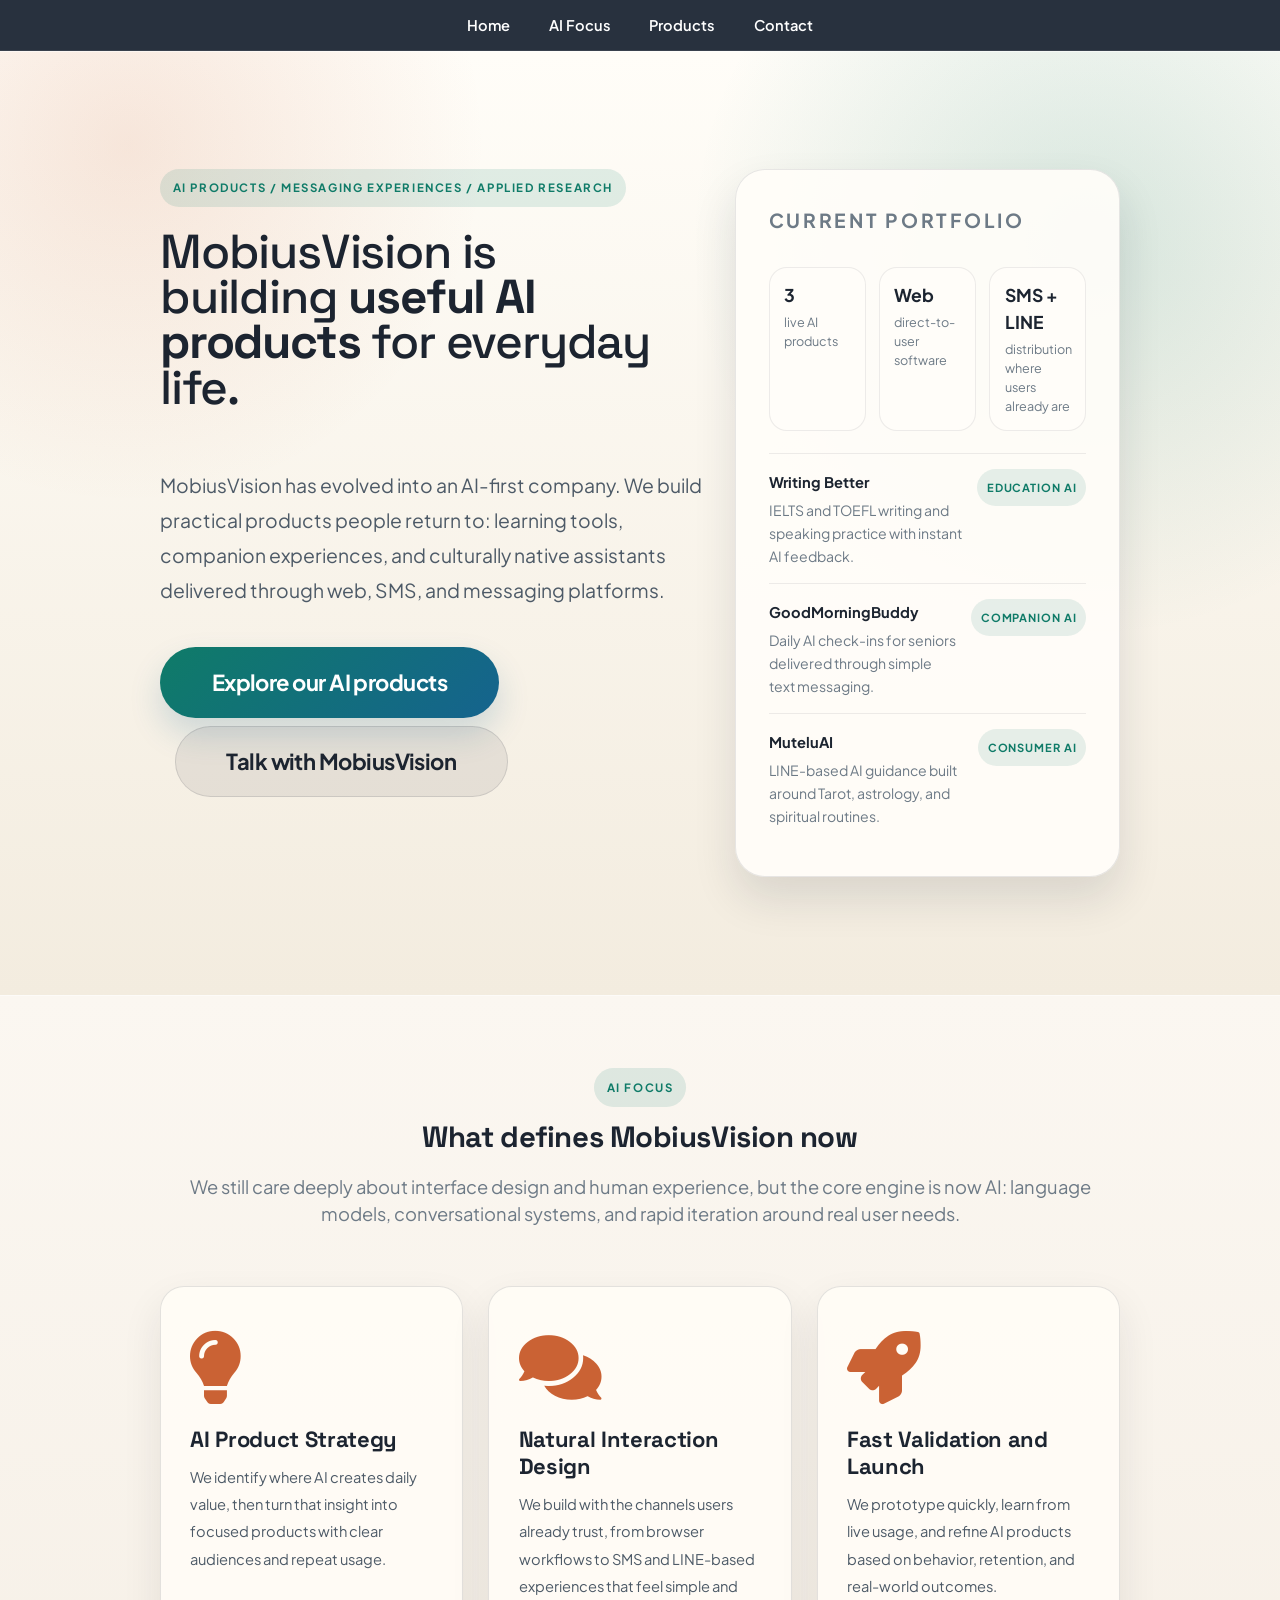
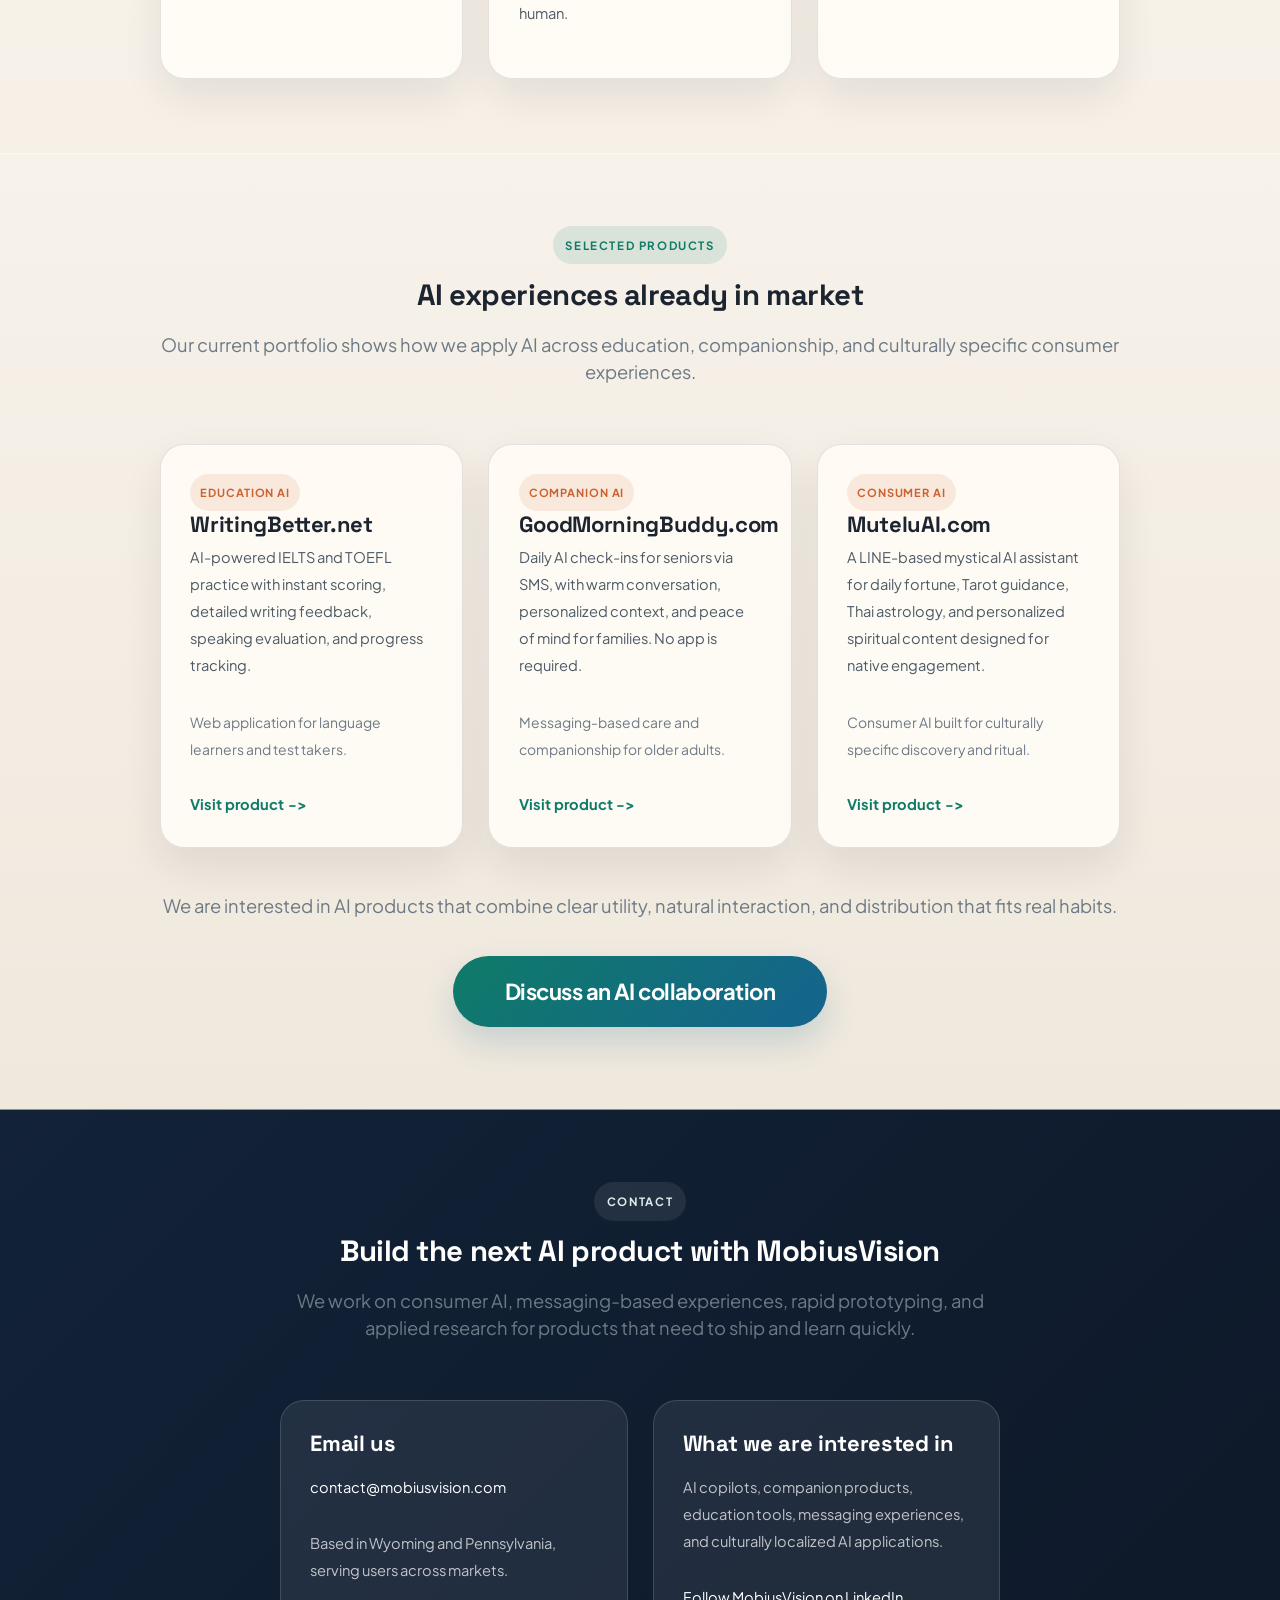
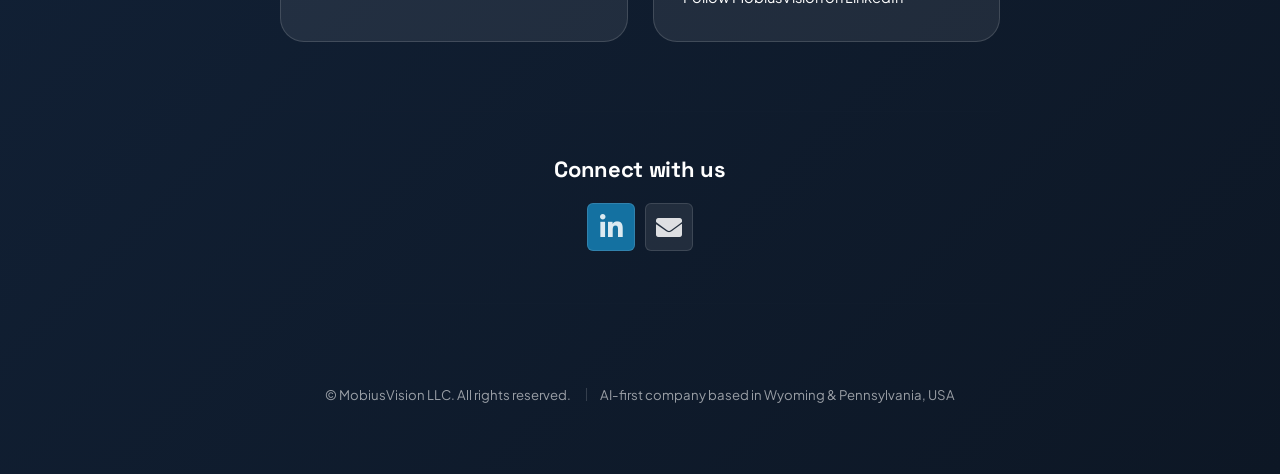
==== commit eb984bba: "Add SEO metadata and remove unused template assets" ====
--- a/index.html
+++ b/index.html
@@ -1,9 +1,10 @@
 <!DOCTYPE HTML>
-<html>
+<html lang="en">
 	<head>
 		<title>MobiusVision - AI Products & Applied Intelligence</title>
 		<meta charset="utf-8" />
 		<meta name="viewport" content="width=device-width, initial-scale=1, user-scalable=no" />
+		<meta name="theme-color" content="#122238" />
 		<meta
 			name="description"
 			content="MobiusVision is an AI-first company building practical AI products across education, companionship, and culturally native consumer experiences."
@@ -12,6 +13,25 @@
 			name="keywords"
 			content="MobiusVision, AI products, applied AI, consumer AI, education AI, companion AI, SMS AI, LINE AI, LLM applications, Wyoming, Pennsylvania"
 		/>
+		<link rel="canonical" href="https://mobiusvision.com/" />
+		<meta property="og:type" content="website" />
+		<meta property="og:url" content="https://mobiusvision.com/" />
+		<meta property="og:title" content="MobiusVision - AI Products & Applied Intelligence" />
+		<meta
+			property="og:description"
+			content="MobiusVision builds practical AI products across education, companionship, and culturally native consumer experiences."
+		/>
+		<meta property="og:image" content="https://mobiusvision.com/images/og-image.png" />
+		<meta property="og:image:alt" content="MobiusVision AI products homepage preview" />
+		<meta property="og:site_name" content="MobiusVision" />
+		<meta name="twitter:card" content="summary_large_image" />
+		<meta name="twitter:title" content="MobiusVision - AI Products & Applied Intelligence" />
+		<meta
+			name="twitter:description"
+			content="AI-first company building practical products across education, companionship, and consumer experiences."
+		/>
+		<meta name="twitter:image" content="https://mobiusvision.com/images/og-image.png" />
+		<link rel="icon" type="image/svg+xml" href="favicon.svg" />
 		<link rel="stylesheet" href="assets/css/main.css" />
 	</head>
 	<body class="is-preload">
--- a/assets/css/main.css
+++ b/assets/css/main.css
@@ -1460,18 +1460,14 @@
   position: relative;
 }
 ul.social li a:before {
-  background-image: url("images/bg.png"), -moz-linear-gradient(top, rgba(0, 0, 0, 0), rgba(0, 0, 0, 0.2));
-  background-image: url("images/bg.png"), -webkit-linear-gradient(top, rgba(0, 0, 0, 0), rgba(0, 0, 0, 0.2));
-  background-image: url("images/bg.png"), -ms-linear-gradient(top, rgba(0, 0, 0, 0), rgba(0, 0, 0, 0.2));
-  background-image: url("images/bg.png"), linear-gradient(top, rgba(0, 0, 0, 0), rgba(0, 0, 0, 0.2));
   -moz-transition: background-color .2s ease-in-out;
   -webkit-transition: background-color .2s ease-in-out;
   -ms-transition: background-color .2s ease-in-out;
   transition: background-color .2s ease-in-out;
-  background-color: #444;
+  background-color: rgba(255, 255, 255, 0.08);
   border-radius: 6px;
-  box-shadow: inset 0px 0px 0px 1px #282828, inset 0px 2px 1px 0px rgba(255, 255, 255, 0.1);
-  color: #2E2E2E !important;
+  box-shadow: inset 0 0 0 1px rgba(255, 255, 255, 0.12);
+  color: rgba(255, 255, 255, 0.85) !important;
   display: block;
   font-size: 26px;
   height: 48px;
@@ -1479,7 +1475,7 @@
   text-align: center;
   outline: 0;
   overflow: hidden;
-  text-shadow: 1px 1px 0px rgba(255, 255, 255, 0.1);
+  text-shadow: none;
   width: 48px;
 }
 ul.social li a.fa-twitter {
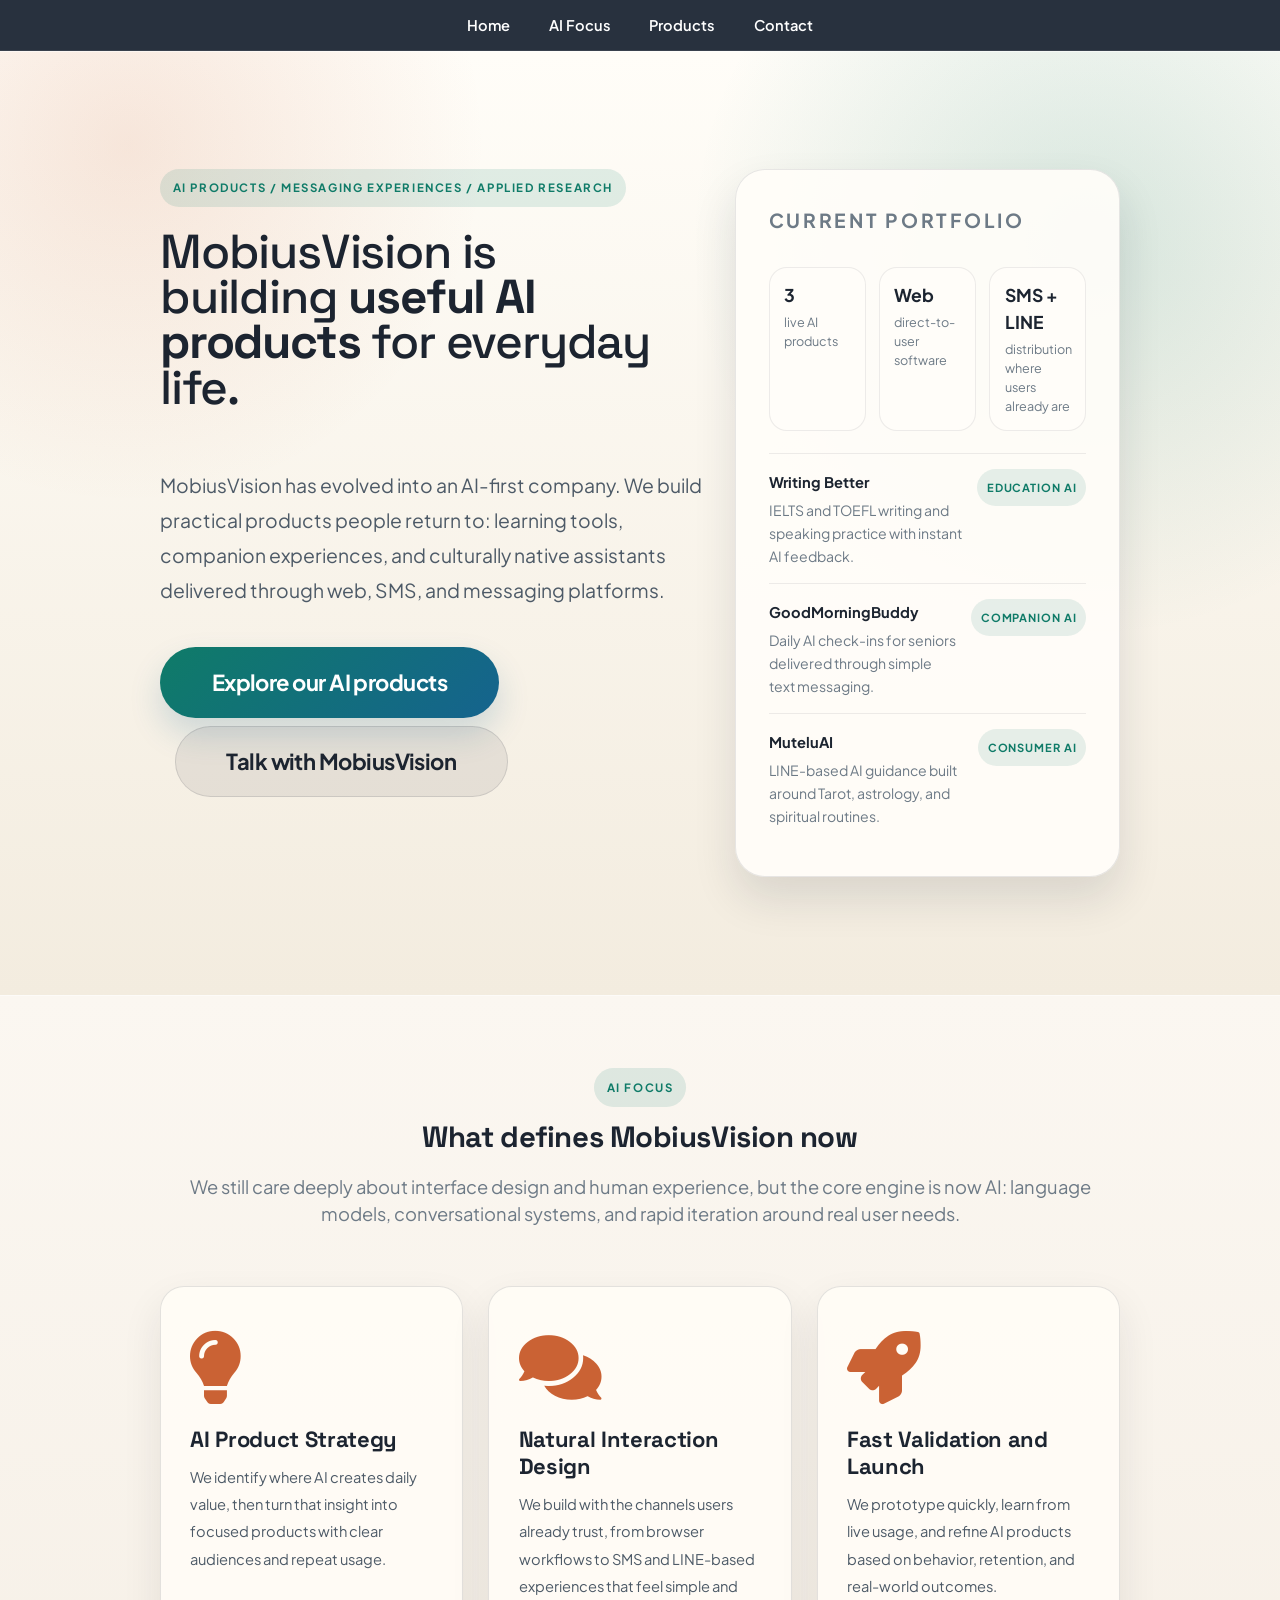
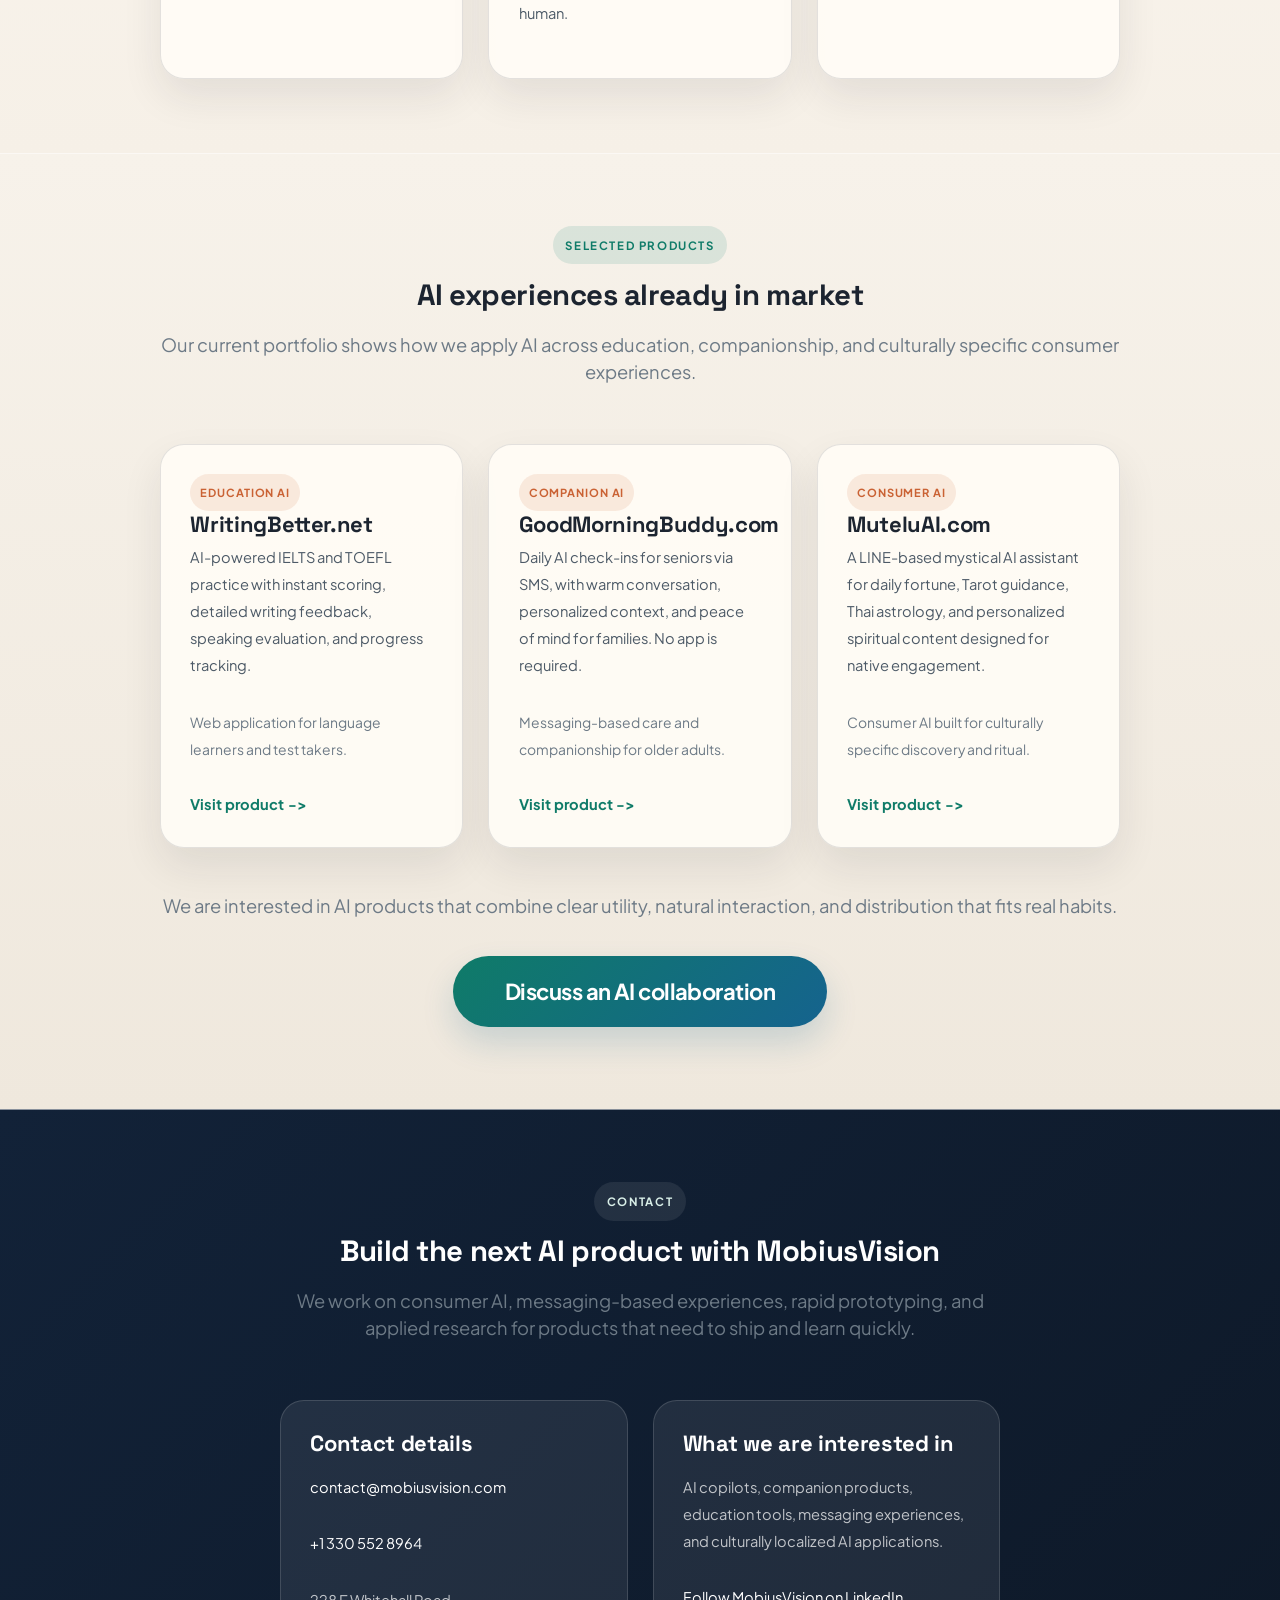
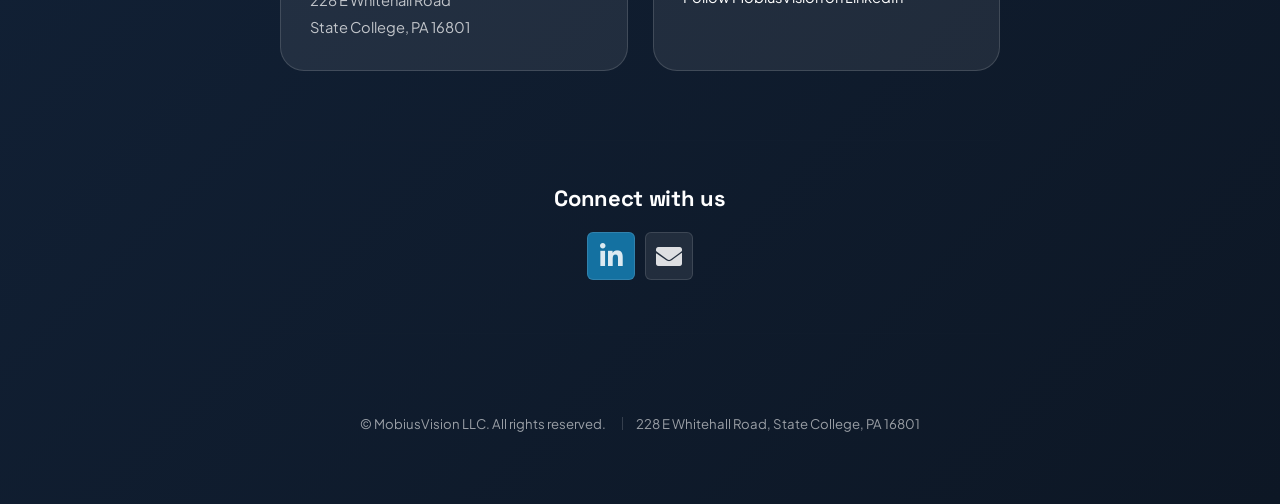
==== commit 37569f67: "将主页中的联系方式进行更新，其中 地址：228 E Whitehall Road, State College, PA 16801 电话：+13305528964 10:17 已处理 41s 联系方式" ====
--- a/index.html
+++ b/index.html
@@ -236,9 +236,10 @@
 					<div class="row">
 						<div class="col-6 col-12-small">
 							<section class="box contact-card">
-								<h3>Email us</h3>
+								<h3>Contact details</h3>
 								<p><a href="mailto:contact@mobiusvision.com">contact@mobiusvision.com</a></p>
-								<p class="contact-detail">Based in Wyoming and Pennsylvania, serving users across markets.</p>
+								<p class="contact-detail"><a href="tel:+13305528964">+1 330 552 8964</a></p>
+								<p class="contact-detail">228 E Whitehall Road<br />State College, PA 16801</p>
 							</section>
 						</div>
 						<div class="col-6 col-12-small">
@@ -270,7 +271,7 @@
 					<footer>
 						<ul id="copyright">
 							<li>&copy; MobiusVision LLC. All rights reserved.</li>
-							<li>AI-first company based in Wyoming &amp; Pennsylvania, USA</li>
+							<li>228 E Whitehall Road, State College, PA 16801</li>
 						</ul>
 					</footer>
 				</div>
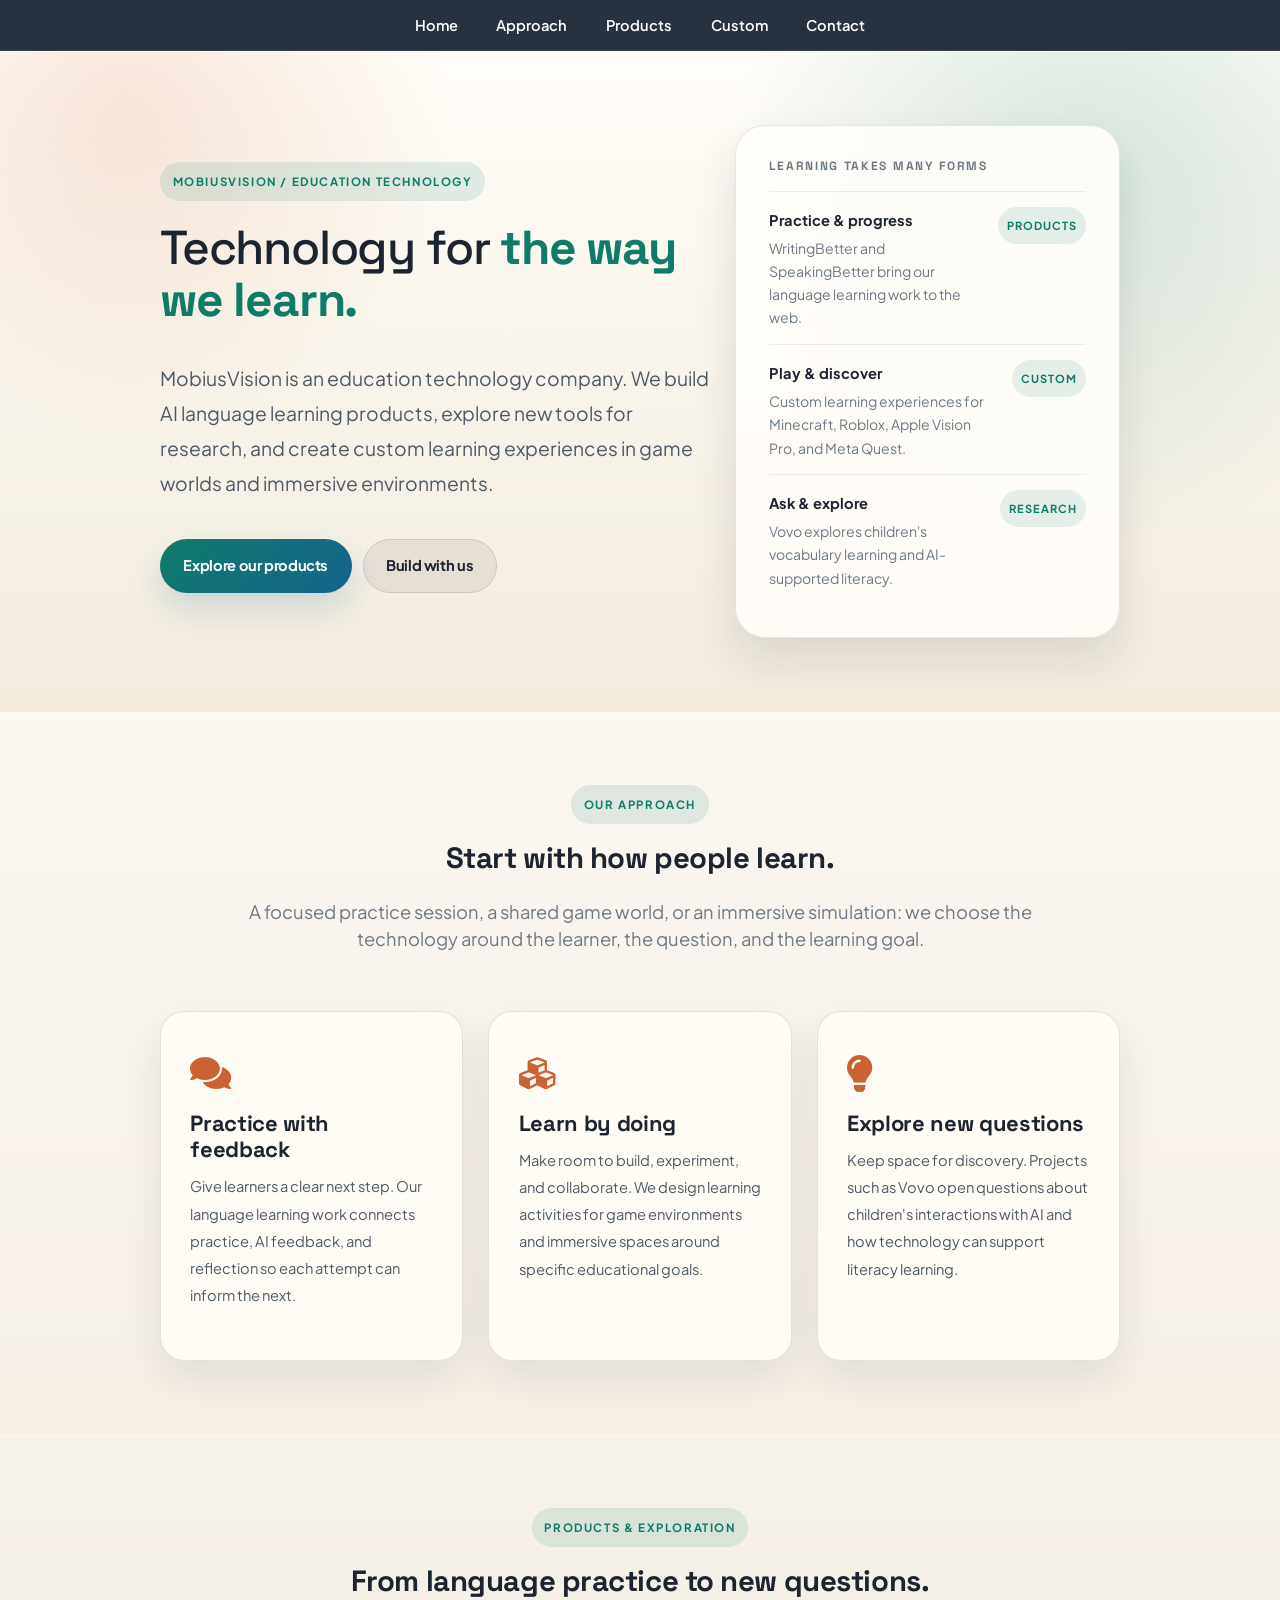
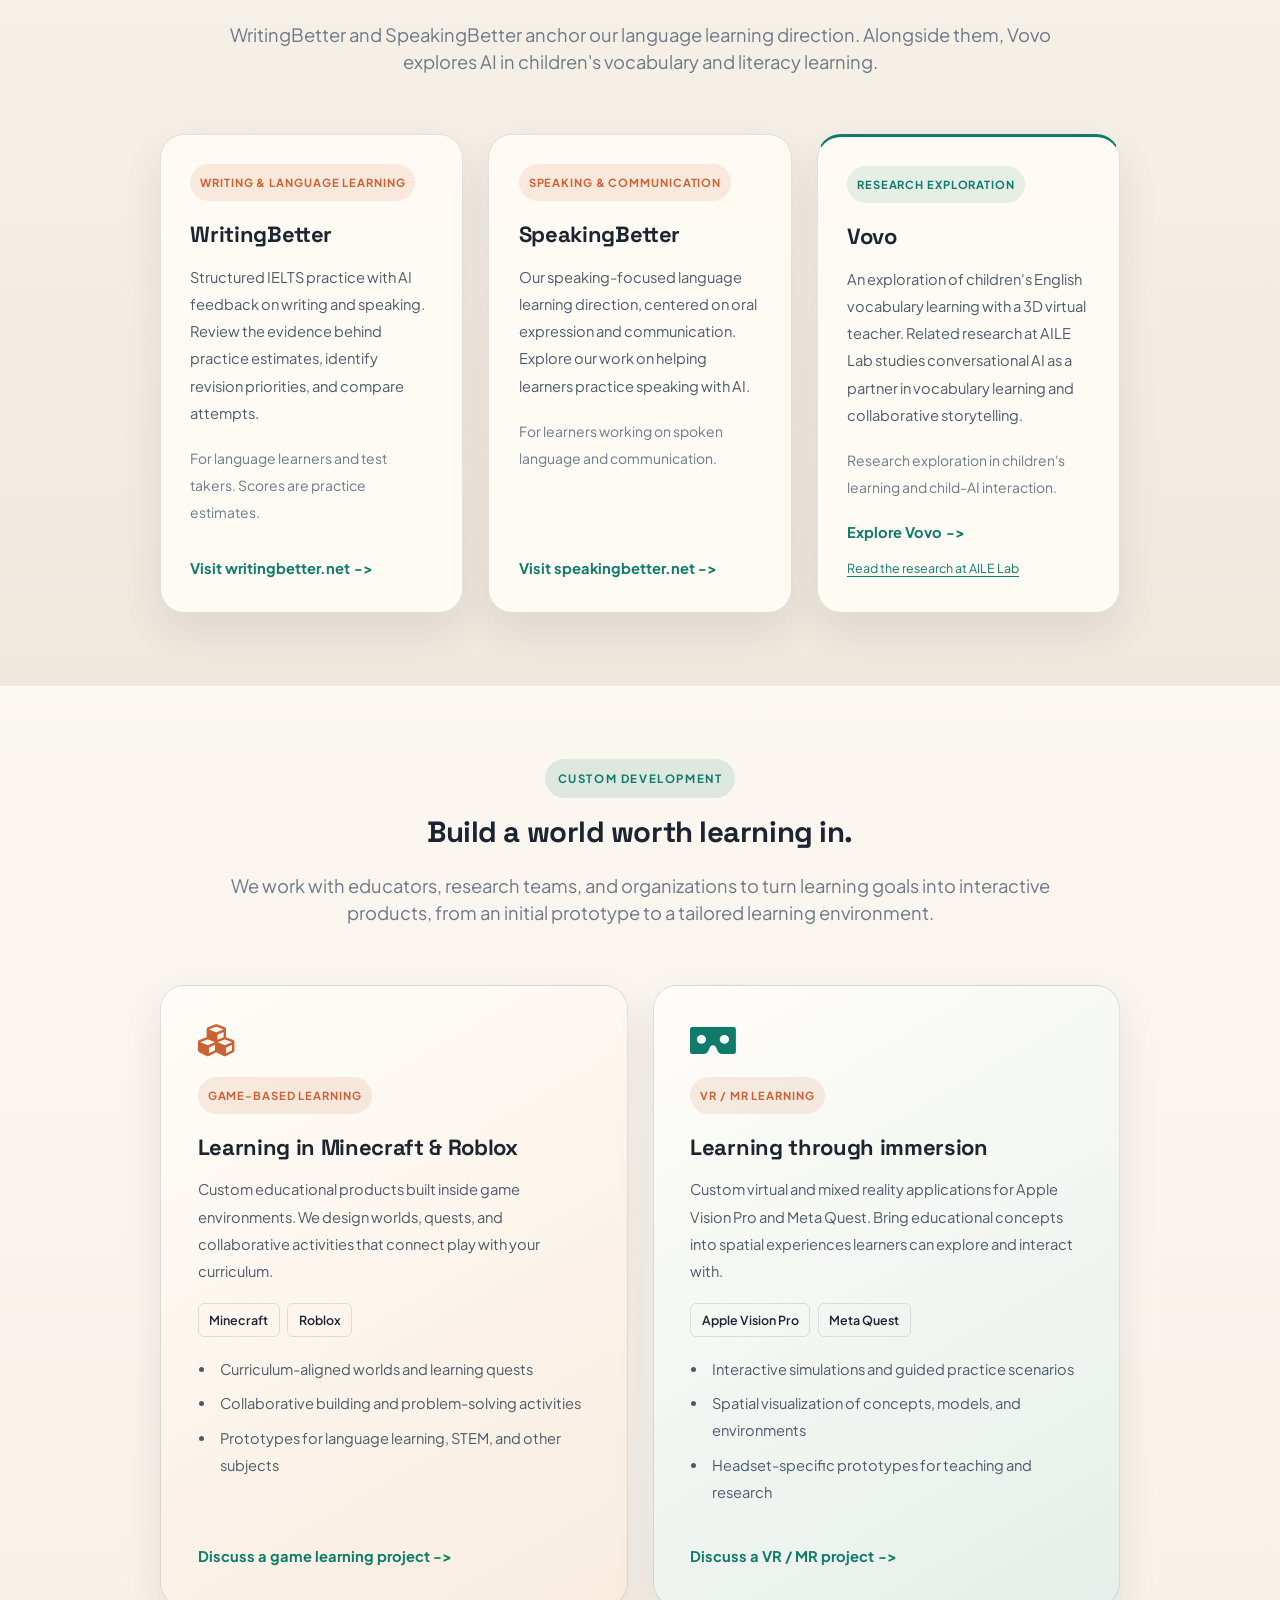
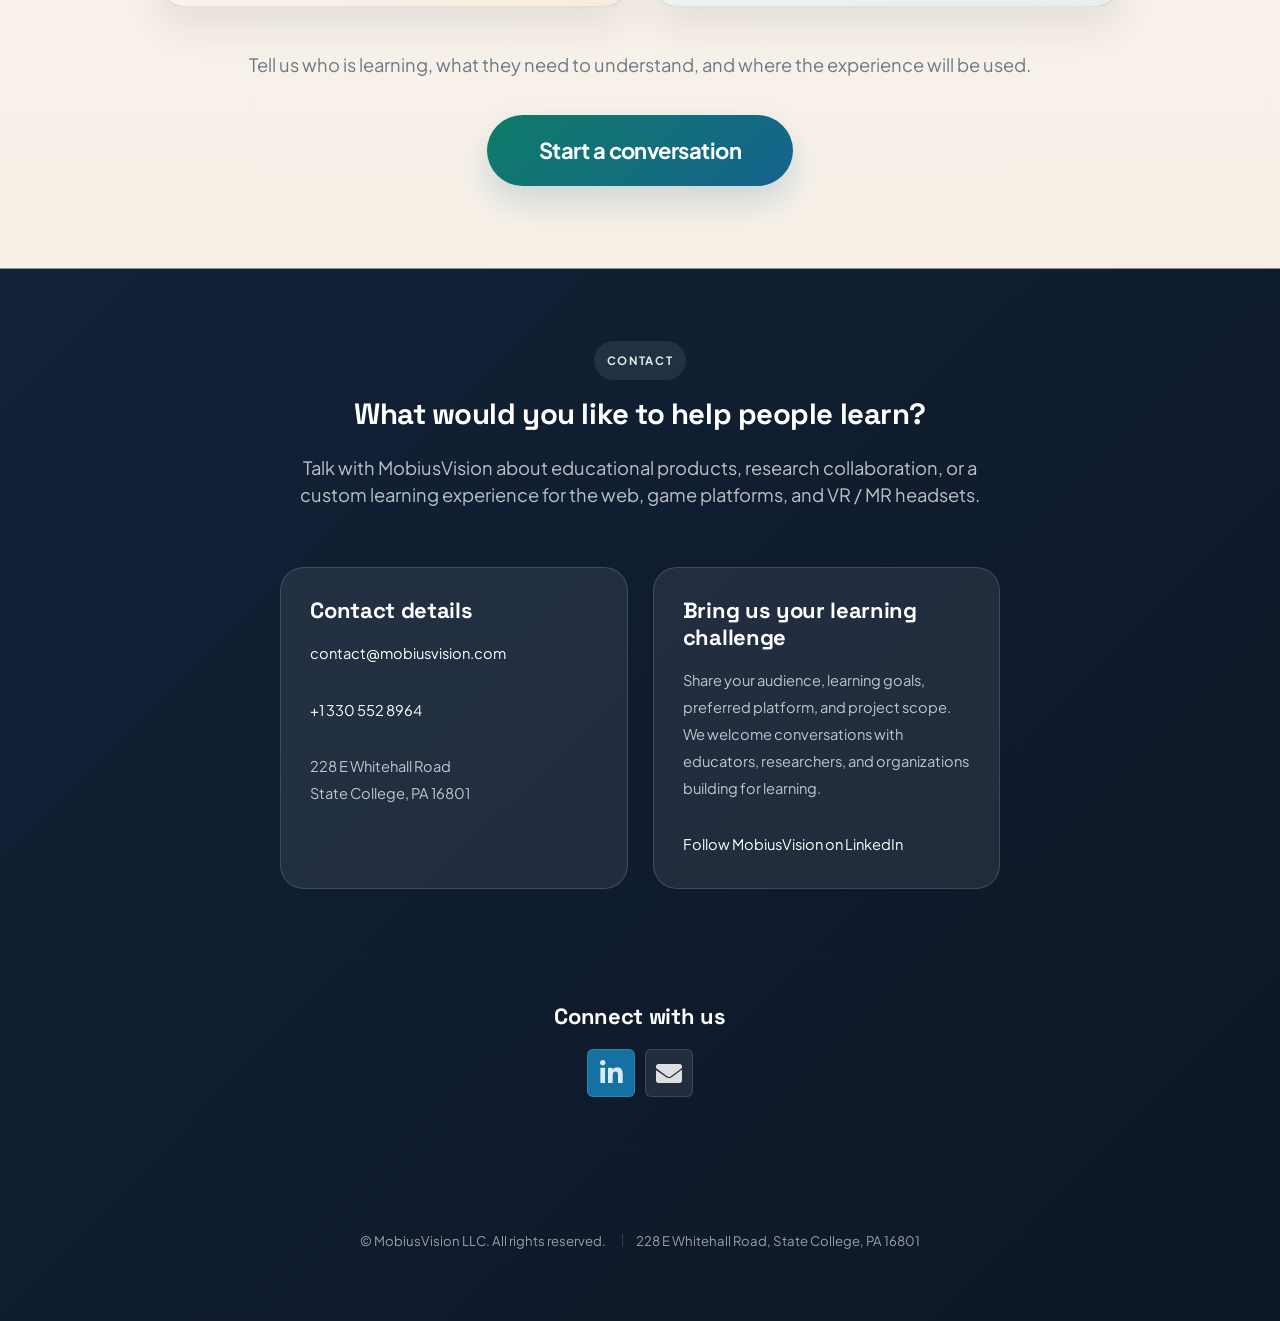
==== commit 2c53e6a0: "Refocus homepage on education technology and immersive learning" ====
--- a/index.html
+++ b/index.html
@@ -1,47 +1,52 @@
 <!DOCTYPE HTML>
 <html lang="en">
 	<head>
-		<title>MobiusVision - AI Products & Applied Intelligence</title>
+		<title>MobiusVision - Technology for Learning &amp; Research</title>
 		<meta charset="utf-8" />
-		<meta name="viewport" content="width=device-width, initial-scale=1, user-scalable=no" />
+		<meta name="viewport" content="width=device-width, initial-scale=1" />
 		<meta name="theme-color" content="#122238" />
 		<meta
 			name="description"
-			content="MobiusVision is an AI-first company building practical AI products across education, companionship, and culturally native consumer experiences."
+			content="MobiusVision builds technology for education: AI language learning, exploratory research, and custom learning experiences in Minecraft, Roblox, VR, and mixed reality."
 		/>
 		<meta
 			name="keywords"
-			content="MobiusVision, AI products, applied AI, consumer AI, education AI, companion AI, SMS AI, LINE AI, LLM applications, Wyoming, Pennsylvania"
+			content="MobiusVision, education technology, WritingBetter, SpeakingBetter, Vovo, AI language learning, research, Minecraft learning, Roblox learning, VR, MR, Apple Vision Pro, Meta Quest, custom development"
 		/>
 		<link rel="canonical" href="https://mobiusvision.com/" />
 		<meta property="og:type" content="website" />
 		<meta property="og:url" content="https://mobiusvision.com/" />
-		<meta property="og:title" content="MobiusVision - AI Products & Applied Intelligence" />
+		<meta property="og:title" content="MobiusVision - Technology for Learning &amp; Research" />
 		<meta
 			property="og:description"
-			content="MobiusVision builds practical AI products across education, companionship, and culturally native consumer experiences."
+			content="AI language learning, exploratory research, and custom educational experiences in Minecraft, Roblox, VR, and mixed reality."
 		/>
 		<meta property="og:image" content="https://mobiusvision.com/images/og-image.png" />
-		<meta property="og:image:alt" content="MobiusVision AI products homepage preview" />
+		<meta property="og:image:alt" content="MobiusVision: technology for learning and research. Language learning, game-based learning, and VR / MR experiences." />
+		<meta property="og:image:width" content="1200" />
+		<meta property="og:image:height" content="630" />
+		<meta property="og:image:type" content="image/png" />
 		<meta property="og:site_name" content="MobiusVision" />
 		<meta name="twitter:card" content="summary_large_image" />
-		<meta name="twitter:title" content="MobiusVision - AI Products & Applied Intelligence" />
+		<meta name="twitter:title" content="MobiusVision - Technology for Learning &amp; Research" />
 		<meta
 			name="twitter:description"
-			content="AI-first company building practical products across education, companionship, and consumer experiences."
+			content="AI language learning, exploratory research, and custom educational experiences in Minecraft, Roblox, VR, and mixed reality."
 		/>
 		<meta name="twitter:image" content="https://mobiusvision.com/images/og-image.png" />
+		<meta name="twitter:image:alt" content="MobiusVision: technology for learning and research. Language learning, game-based learning, and VR / MR experiences." />
 		<link rel="icon" type="image/svg+xml" href="favicon.svg" />
 		<link rel="stylesheet" href="assets/css/main.css" />
 	</head>
 	<body class="is-preload">
 
 		<!-- Nav -->
-			<nav id="nav">
+			<nav id="nav" aria-label="Main navigation">
 				<ul class="container">
 					<li><a href="#top">Home</a></li>
-					<li><a href="#focus">AI Focus</a></li>
+					<li><a href="#focus">Approach</a></li>
 					<li><a href="#products">Products</a></li>
+					<li><a href="#services">Custom</a></li>
 					<li><a href="#contact">Contact</a></li>
 				</ul>
 			</nav>
@@ -51,58 +56,44 @@
 				<div class="container">
 					<div class="row">
 						<div class="col-7 col-7-large col-12-medium">
-							<span class="eyebrow">AI Products / Messaging Experiences / Applied Research</span>
+							<span class="eyebrow">MobiusVision / Education Technology</span>
 							<header>
-								<h1>MobiusVision is building <strong>useful AI products</strong> for everyday life.</h1>
+								<h1>Technology for <strong>the way we learn.</strong></h1>
 							</header>
 							<p>
-								MobiusVision has evolved into an AI-first company. We build practical products people return to:
-								learning tools, companion experiences, and culturally native assistants delivered through web,
-								SMS, and messaging platforms.
+								MobiusVision is an education technology company. We build AI language learning products,
+								explore new tools for research, and create custom learning experiences in game worlds
+								and immersive environments.
 							</p>
 							<ul class="actions">
-								<li><a href="#products" class="button large scrolly">Explore our AI products</a></li>
-								<li><a href="#contact" class="button alt large scrolly">Talk with MobiusVision</a></li>
+								<li><a href="#products" class="button large scrolly">Explore our products</a></li>
+								<li><a href="#services" class="button alt large scrolly">Build with us</a></li>
 							</ul>
 						</div>
 						<div class="col-5 col-5-large col-12-medium">
 							<section class="hero-panel">
-								<p class="hero-panel-label">Current portfolio</p>
-								<div class="hero-metrics">
-									<div class="hero-metric">
-										<strong>3</strong>
-										<span>live AI products</span>
-									</div>
-									<div class="hero-metric">
-										<strong>Web</strong>
-										<span>direct-to-user software</span>
-									</div>
-									<div class="hero-metric">
-										<strong>SMS + LINE</strong>
-										<span>distribution where users already are</span>
-									</div>
-								</div>
+								<h2 class="hero-panel-label">Learning takes many forms</h2>
 								<ul class="signal-list">
 									<li>
 										<div>
-											<strong>Writing Better</strong>
-											<span>IELTS and TOEFL writing and speaking practice with instant AI feedback.</span>
+											<strong>Practice &amp; progress</strong>
+											<span>WritingBetter and SpeakingBetter bring our language learning work to the web.</span>
 										</div>
-										<em>Education AI</em>
+										<em>Products</em>
 									</li>
 									<li>
 										<div>
-											<strong>GoodMorningBuddy</strong>
-											<span>Daily AI check-ins for seniors delivered through simple text messaging.</span>
+											<strong>Play &amp; discover</strong>
+											<span>Custom learning experiences for Minecraft, Roblox, Apple Vision Pro, and Meta Quest.</span>
 										</div>
-										<em>Companion AI</em>
+										<em>Custom</em>
 									</li>
 									<li>
 										<div>
-											<strong>MuteluAI</strong>
-											<span>LINE-based AI guidance built around Tarot, astrology, and spiritual routines.</span>
+											<strong>Ask &amp; explore</strong>
+											<span>Vovo explores children's vocabulary learning and AI-supported literacy.</span>
 										</div>
-										<em>Consumer AI</em>
+										<em>Research</em>
 									</li>
 								</ul>
 							</section>
@@ -111,45 +102,45 @@
 				</div>
 			</article>
 
-		<!-- AI Focus -->
+		<!-- Educational Approach -->
 			<article id="focus" class="wrapper style2">
 				<div class="container">
 					<header>
-						<span class="eyebrow section-eyebrow">AI Focus</span>
-						<h2>What defines MobiusVision now</h2>
+						<span class="eyebrow section-eyebrow">Our Approach</span>
+						<h2>Start with how people learn.</h2>
 						<p>
-							We still care deeply about interface design and human experience, but the core engine is now AI:
-							language models, conversational systems, and rapid iteration around real user needs.
+							A focused practice session, a shared game world, or an immersive simulation:
+							we choose the technology around the learner, the question, and the learning goal.
 						</p>
 					</header>
 					<div class="row aln-center">
 						<div class="col-4 col-6-medium col-12-small">
 							<section class="box style1 focus-card">
-								<span class="icon solid featured fa-lightbulb"></span>
-								<h3>AI Product Strategy</h3>
-								<p>
-									We identify where AI creates daily value, then turn that insight into focused products with
-									clear audiences and repeat usage.
+								<span class="icon solid featured fa-comments" aria-hidden="true"></span>
+								<h3>Practice with feedback</h3>
+								<p>
+									Give learners a clear next step. Our language learning work connects practice,
+									AI feedback, and reflection so each attempt can inform the next.
 								</p>
 							</section>
 						</div>
 						<div class="col-4 col-6-medium col-12-small">
 							<section class="box style1 focus-card">
-								<span class="icon solid featured fa-comments"></span>
-								<h3>Natural Interaction Design</h3>
-								<p>
-									We build with the channels users already trust, from browser workflows to SMS and LINE-based
-									experiences that feel simple and human.
+								<span class="icon solid featured fa-cubes" aria-hidden="true"></span>
+								<h3>Learn by doing</h3>
+								<p>
+									Make room to build, experiment, and collaborate. We design learning activities
+									for game environments and immersive spaces around specific educational goals.
 								</p>
 							</section>
 						</div>
 						<div class="col-4 col-6-medium col-12-small">
 							<section class="box style1 focus-card">
-								<span class="icon solid featured fa-rocket"></span>
-								<h3>Fast Validation and Launch</h3>
-								<p>
-									We prototype quickly, learn from live usage, and refine AI products based on behavior,
-									retention, and real-world outcomes.
+								<span class="icon solid featured fa-lightbulb" aria-hidden="true"></span>
+								<h3>Explore new questions</h3>
+								<p>
+									Keep space for discovery. Projects such as Vovo open questions about
+									children's interactions with AI and how technology can support literacy learning.
 								</p>
 							</section>
 						</div>
@@ -161,63 +152,118 @@
 			<article id="products" class="wrapper style3">
 				<div class="container">
 					<header>
-						<span class="eyebrow section-eyebrow">Selected Products</span>
-						<h2>AI experiences already in market</h2>
+						<span class="eyebrow section-eyebrow">Products &amp; Exploration</span>
+						<h2>From language practice to new questions.</h2>
 						<p>
-							Our current portfolio shows how we apply AI across education, companionship, and culturally
-							specific consumer experiences.
+							WritingBetter and SpeakingBetter anchor our language learning direction.
+							Alongside them, Vovo explores AI in children's vocabulary and literacy learning.
 						</p>
 					</header>
 					<div class="row">
 						<div class="col-4 col-6-medium col-12-small">
 							<article class="box style2 product-card">
-								<span class="product-tag">Education AI</span>
+								<span class="product-tag">Writing &amp; Language Learning</span>
 								<h3>
-									<a href="https://writingbetter.net" target="_blank" rel="noopener noreferrer">WritingBetter.net</a>
+									<a href="https://writingbetter.net/" target="_blank" rel="noopener noreferrer">WritingBetter</a>
 								</h3>
 								<p>
-									AI-powered IELTS and TOEFL practice with instant scoring, detailed writing feedback, speaking
-									evaluation, and progress tracking.
-								</p>
-								<p class="product-meta">Web application for language learners and test takers.</p>
-								<a class="project-link" href="https://writingbetter.net" target="_blank" rel="noopener noreferrer">Visit product</a>
+									Structured IELTS practice with AI feedback on writing and speaking. Review the
+									evidence behind practice estimates, identify revision priorities, and compare attempts.
+								</p>
+								<p class="product-meta">For language learners and test takers. Scores are practice estimates.</p>
+								<a class="project-link" href="https://writingbetter.net/" target="_blank" rel="noopener noreferrer">Visit writingbetter.net</a>
 							</article>
 						</div>
 						<div class="col-4 col-6-medium col-12-small">
 							<article class="box style2 product-card">
-								<span class="product-tag">Companion AI</span>
+								<span class="product-tag">Speaking &amp; Communication</span>
 								<h3>
-									<a href="https://goodmorningbuddy.com" target="_blank" rel="noopener noreferrer">GoodMorningBuddy.com</a>
+									<a href="https://speakingbetter.net/" target="_blank" rel="noopener noreferrer">SpeakingBetter</a>
 								</h3>
 								<p>
-									Daily AI check-ins for seniors via SMS, with warm conversation, personalized context, and
-									peace of mind for families. No app is required.
-								</p>
-								<p class="product-meta">Messaging-based care and companionship for older adults.</p>
-								<a class="project-link" href="https://goodmorningbuddy.com" target="_blank" rel="noopener noreferrer">Visit product</a>
+									Our speaking-focused language learning direction, centered on oral expression
+									and communication. Explore our work on helping learners practice speaking with AI.
+								</p>
+								<p class="product-meta">For learners working on spoken language and communication.</p>
+								<a class="project-link" href="https://speakingbetter.net/" target="_blank" rel="noopener noreferrer">Visit speakingbetter.net</a>
 							</article>
 						</div>
 						<div class="col-4 col-6-medium col-12-small">
-							<article class="box style2 product-card">
-								<span class="product-tag">Consumer AI</span>
-								<h3>
-									<a href="https://muteluai.com" target="_blank" rel="noopener noreferrer">MuteluAI.com</a>
-								</h3>
-								<p>
-									A LINE-based mystical AI assistant for daily fortune, Tarot guidance, Thai astrology, and
-									personalized spiritual content designed for native engagement.
-								</p>
-								<p class="product-meta">Consumer AI built for culturally specific discovery and ritual.</p>
-								<a class="project-link" href="https://muteluai.com" target="_blank" rel="noopener noreferrer">Visit product</a>
+							<article class="box style2 product-card research-card">
+								<span class="product-tag">Research Exploration</span>
+								<h3><a href="https://vovo.ailelab.com/" target="_blank" rel="noopener noreferrer">Vovo</a></h3>
+								<p>
+									An exploration of children's English vocabulary learning with a 3D virtual teacher.
+									Related research at AILE Lab studies conversational AI as a partner in vocabulary
+									learning and collaborative storytelling.
+								</p>
+								<p class="product-meta">Research exploration in children's learning and child-AI interaction.</p>
+								<a class="project-link" href="https://vovo.ailelab.com/" target="_blank" rel="noopener noreferrer">Explore Vovo</a>
+								<a class="research-link" href="https://ailelab.com/#projects" target="_blank" rel="noopener noreferrer">Read the research at AILE Lab</a>
 							</article>
 						</div>
 					</div>
+				</div>
+			</article>
+
+		<!-- Custom Learning Experiences -->
+			<article id="services" class="wrapper style2">
+				<div class="container">
+					<header>
+						<span class="eyebrow section-eyebrow">Custom Development</span>
+						<h2>Build a world worth learning in.</h2>
+						<p>
+							We work with educators, research teams, and organizations to turn learning goals
+							into interactive products, from an initial prototype to a tailored learning environment.
+						</p>
+					</header>
+					<div class="row">
+						<div class="col-6 col-12-medium">
+							<section class="box service-card">
+								<span class="icon solid featured fa-cubes" aria-hidden="true"></span>
+								<span class="product-tag">Game-based Learning</span>
+								<h3>Learning in Minecraft &amp; Roblox</h3>
+								<p>
+									Custom educational products built inside game environments. We design worlds,
+									quests, and collaborative activities that connect play with your curriculum.
+								</p>
+								<ul class="platform-list" aria-label="Game platforms">
+									<li>Minecraft</li>
+									<li>Roblox</li>
+								</ul>
+								<ul class="service-list">
+									<li>Curriculum-aligned worlds and learning quests</li>
+									<li>Collaborative building and problem-solving activities</li>
+									<li>Prototypes for language learning, STEM, and other subjects</li>
+								</ul>
+								<a class="project-link scrolly" href="#contact">Discuss a game learning project</a>
+							</section>
+						</div>
+						<div class="col-6 col-12-medium">
+							<section class="box service-card immersive-card">
+								<span class="icon solid featured fa-vr-cardboard" aria-hidden="true"></span>
+								<span class="product-tag">VR / MR Learning</span>
+								<h3>Learning through immersion</h3>
+								<p>
+									Custom virtual and mixed reality applications for Apple Vision Pro and Meta Quest.
+									Bring educational concepts into spatial experiences learners can explore and interact with.
+								</p>
+								<ul class="platform-list" aria-label="Headset platforms">
+									<li>Apple Vision Pro</li>
+									<li>Meta Quest</li>
+								</ul>
+								<ul class="service-list">
+									<li>Interactive simulations and guided practice scenarios</li>
+									<li>Spatial visualization of concepts, models, and environments</li>
+									<li>Headset-specific prototypes for teaching and research</li>
+								</ul>
+								<a class="project-link scrolly" href="#contact">Discuss a VR / MR project</a>
+							</section>
+						</div>
+					</div>
 					<footer>
-						<p class="section-note">
-							We are interested in AI products that combine clear utility, natural interaction, and distribution
-							that fits real habits.
-						</p>
-						<a href="#contact" class="button large scrolly">Discuss an AI collaboration</a>
+						<p class="section-note">Tell us who is learning, what they need to understand, and where the experience will be used.</p>
+						<a href="#contact" class="button large scrolly">Start a conversation</a>
 					</footer>
 				</div>
 			</article>
@@ -227,10 +273,10 @@
 				<div class="container medium">
 					<header>
 						<span class="eyebrow section-eyebrow">Contact</span>
-						<h2>Build the next AI product with MobiusVision</h2>
+						<h2>What would you like to help people learn?</h2>
 						<p>
-							We work on consumer AI, messaging-based experiences, rapid prototyping, and applied research for
-							products that need to ship and learn quickly.
+							Talk with MobiusVision about educational products, research collaboration,
+							or a custom learning experience for the web, game platforms, and VR / MR headsets.
 						</p>
 					</header>
 					<div class="row">
@@ -244,10 +290,10 @@
 						</div>
 						<div class="col-6 col-12-small">
 							<section class="box contact-card">
-								<h3>What we are interested in</h3>
-								<p>
-									AI copilots, companion products, education tools, messaging experiences, and culturally
-									localized AI applications.
+								<h3>Bring us your learning challenge</h3>
+								<p>
+									Share your audience, learning goals, preferred platform, and project scope.
+									We welcome conversations with educators, researchers, and organizations building for learning.
 								</p>
 								<p class="contact-detail">
 									<a href="https://www.linkedin.com/company/mobiusvision" target="_blank" rel="noopener noreferrer">Follow MobiusVision on LinkedIn</a>
--- a/assets/css/main.css
+++ b/assets/css/main.css
@@ -166,6 +166,7 @@
   font-family: "Space Grotesk", sans-serif;
   color: var(--ink);
   margin: 0 0 0.75em 0;
+  line-height: 1.2;
 }
 
 h1 a, h2 a, h3 a, h4 a, h5 a, h6 a {
@@ -1618,8 +1619,12 @@
 .wrapper {
   background-image: none;
   box-shadow: inset 0 1px 0 rgba(255, 255, 255, 0.5);
-  padding: 8em 0 8em 0;
+  padding: 6em 0;
   text-align: center;
+}
+.wrapper > .container > header > p {
+  max-width: 48em;
+  margin-inline: auto;
 }
 .wrapper.style1 {
   background: radial-gradient(circle at 85% 20%, rgba(15, 123, 104, 0.16), transparent 30%), radial-gradient(circle at 10% 10%, rgba(202, 98, 52, 0.14), transparent 25%), linear-gradient(180deg, #fffdf8 0%, #f3ecdf 100%);
@@ -1720,13 +1725,22 @@
 }
 
 #top {
-  padding: 9em 0 9em 0;
+  padding: 6em 0;
   text-align: left;
+}
+#top .row {
+  align-items: center;
+}
+#top header {
+  margin-bottom: 1.75em;
 }
 #top h1 {
   margin-top: 0.45em;
-  max-width: 10.75em;
-  line-height: 0.95em;
+  max-width: 11em;
+  line-height: 1.08;
+}
+#top h1 strong {
+  color: var(--primary);
 }
 #top p {
   font-size: 1.32em;
@@ -1735,6 +1749,19 @@
 }
 #top p a {
   color: inherit;
+}
+#top .actions {
+  display: flex;
+  flex-wrap: wrap;
+  gap: 0.75em;
+  margin-bottom: 0;
+}
+#top .actions li {
+  margin: 0;
+}
+#top .actions .button {
+  font-size: 1em;
+  padding: 0.9em 1.6em;
 }
 
 #contact .box {
@@ -1776,31 +1803,6 @@
   text-transform: uppercase;
   color: var(--muted);
   margin-bottom: 1.5em;
-}
-
-.hero-metrics {
-  display: grid;
-  grid-template-columns: repeat(3, minmax(0, 1fr));
-  gap: 0.9em;
-  margin-bottom: 1.5em;
-}
-
-.hero-metric {
-  background: var(--surface-strong);
-  border: 1px solid rgba(28, 36, 48, 0.08);
-  border-radius: 18px;
-  padding: 1em;
-}
-.hero-metric strong {
-  display: block;
-  font-size: 1.2em;
-  margin-bottom: 0.2em;
-}
-.hero-metric span {
-  display: block;
-  font-size: 0.86em;
-  line-height: 1.5em;
-  color: var(--muted);
 }
 
 .signal-list {
@@ -1847,14 +1849,107 @@
 
 .focus-card,
 .product-card,
+.service-card,
 .contact-card {
   height: 100%;
   text-align: left;
 }
 .focus-card p:last-child,
 .product-card p:last-child,
+.service-card p:last-child,
 .contact-card p:last-child {
   margin-bottom: 0;
+}
+
+.focus-card .icon.featured,
+.service-card .icon.featured {
+  margin-bottom: 1em;
+}
+.focus-card .icon.featured:before,
+.service-card .icon.featured:before {
+  font-size: 2.5em;
+}
+
+.product-card,
+.service-card {
+  display: flex;
+  flex-direction: column;
+  align-items: flex-start;
+  min-width: 0;
+}
+.product-card h3,
+.service-card h3 {
+  margin: 0.9em 0 0.75em;
+}
+.product-card p,
+.service-card p {
+  margin-bottom: 1.25em;
+}
+.product-card .project-link,
+.service-card .project-link {
+  margin-top: auto;
+}
+
+.box.style2.product-card h3 {
+  margin-bottom: 0.75em;
+}
+
+.research-card {
+  border-top: 3px solid var(--primary);
+}
+.research-card .product-tag {
+  background: rgba(15, 123, 104, 0.1);
+  color: var(--primary);
+}
+
+.research-link {
+  font-size: 0.85em;
+  margin-top: 0.75em;
+  text-decoration: underline;
+  text-underline-offset: 3px;
+}
+
+.service-card {
+  padding: 2.5em;
+  background: linear-gradient(150deg, #fffdf9, #f8ecdf);
+}
+
+.immersive-card {
+  background: linear-gradient(150deg, #fffdf9, #e6efeb);
+}
+.immersive-card .icon.featured {
+  color: var(--primary);
+}
+
+.platform-list {
+  display: flex;
+  flex-wrap: wrap;
+  gap: 0.5em;
+  list-style: none;
+  padding: 0;
+  margin-bottom: 1.25em;
+}
+.platform-list li {
+  padding: 0.2em 0.85em;
+  border: 1px solid var(--border);
+  border-radius: 6px;
+  font-size: 0.85em;
+  font-weight: 600;
+  color: var(--ink);
+}
+
+.service-list {
+  padding-left: 1.25em;
+}
+.service-list li {
+  padding-left: 0.25em;
+  margin-bottom: 0.5em;
+}
+
+#nav a:focus-visible,
+a:focus-visible {
+  outline: 3px solid var(--accent);
+  outline-offset: 4px;
 }
 
 .product-tag {
@@ -1903,6 +1998,9 @@
   color: #fff;
 }
 
+.wrapper.style4 header > p {
+  color: rgba(255, 255, 255, 0.72);
+}
 .wrapper.style4 .eyebrow {
   background: rgba(255, 255, 255, 0.08);
   color: #d9efe8;
@@ -1969,7 +2067,7 @@
   }
   /* Articles */
   #top {
-    padding: 8em 0;
+    padding: 5em 0;
   }
 }
 /* Medium */
@@ -1982,6 +2080,10 @@
   #top h1,
   #top p {
     max-width: none;
+  }
+  #top .actions {
+    justify-content: center;
+    margin-bottom: 1.5em;
   }
   .hero-panel {
     margin: 0 auto;
@@ -2097,6 +2199,13 @@
     margin-left: auto !important;
     margin-right: auto !important;
   }
+  .box.focus-card,
+  .box.product-card,
+  .box.service-card,
+  .box.contact-card {
+    height: auto;
+    margin-bottom: 0 !important;
+  }
   /* Wrappers */
   .wrapper {
     padding: 3em 0;
@@ -2107,8 +2216,13 @@
     height: 44px;
     line-height: 44px;
   }
+  #nav ul {
+    display: flex;
+    justify-content: center;
+    max-width: 100%;
+  }
   #nav a {
-    padding: 0 0.75em;
+    padding: 0 0.65em;
     height: inherit;
     line-height: inherit;
     border-radius: 0;
@@ -2134,9 +2248,6 @@
   .hero-panel {
     padding: 1.5em;
     border-radius: 24px;
-  }
-  .hero-metrics {
-    grid-template-columns: 1fr;
   }
   .signal-list li {
     flex-direction: column;
